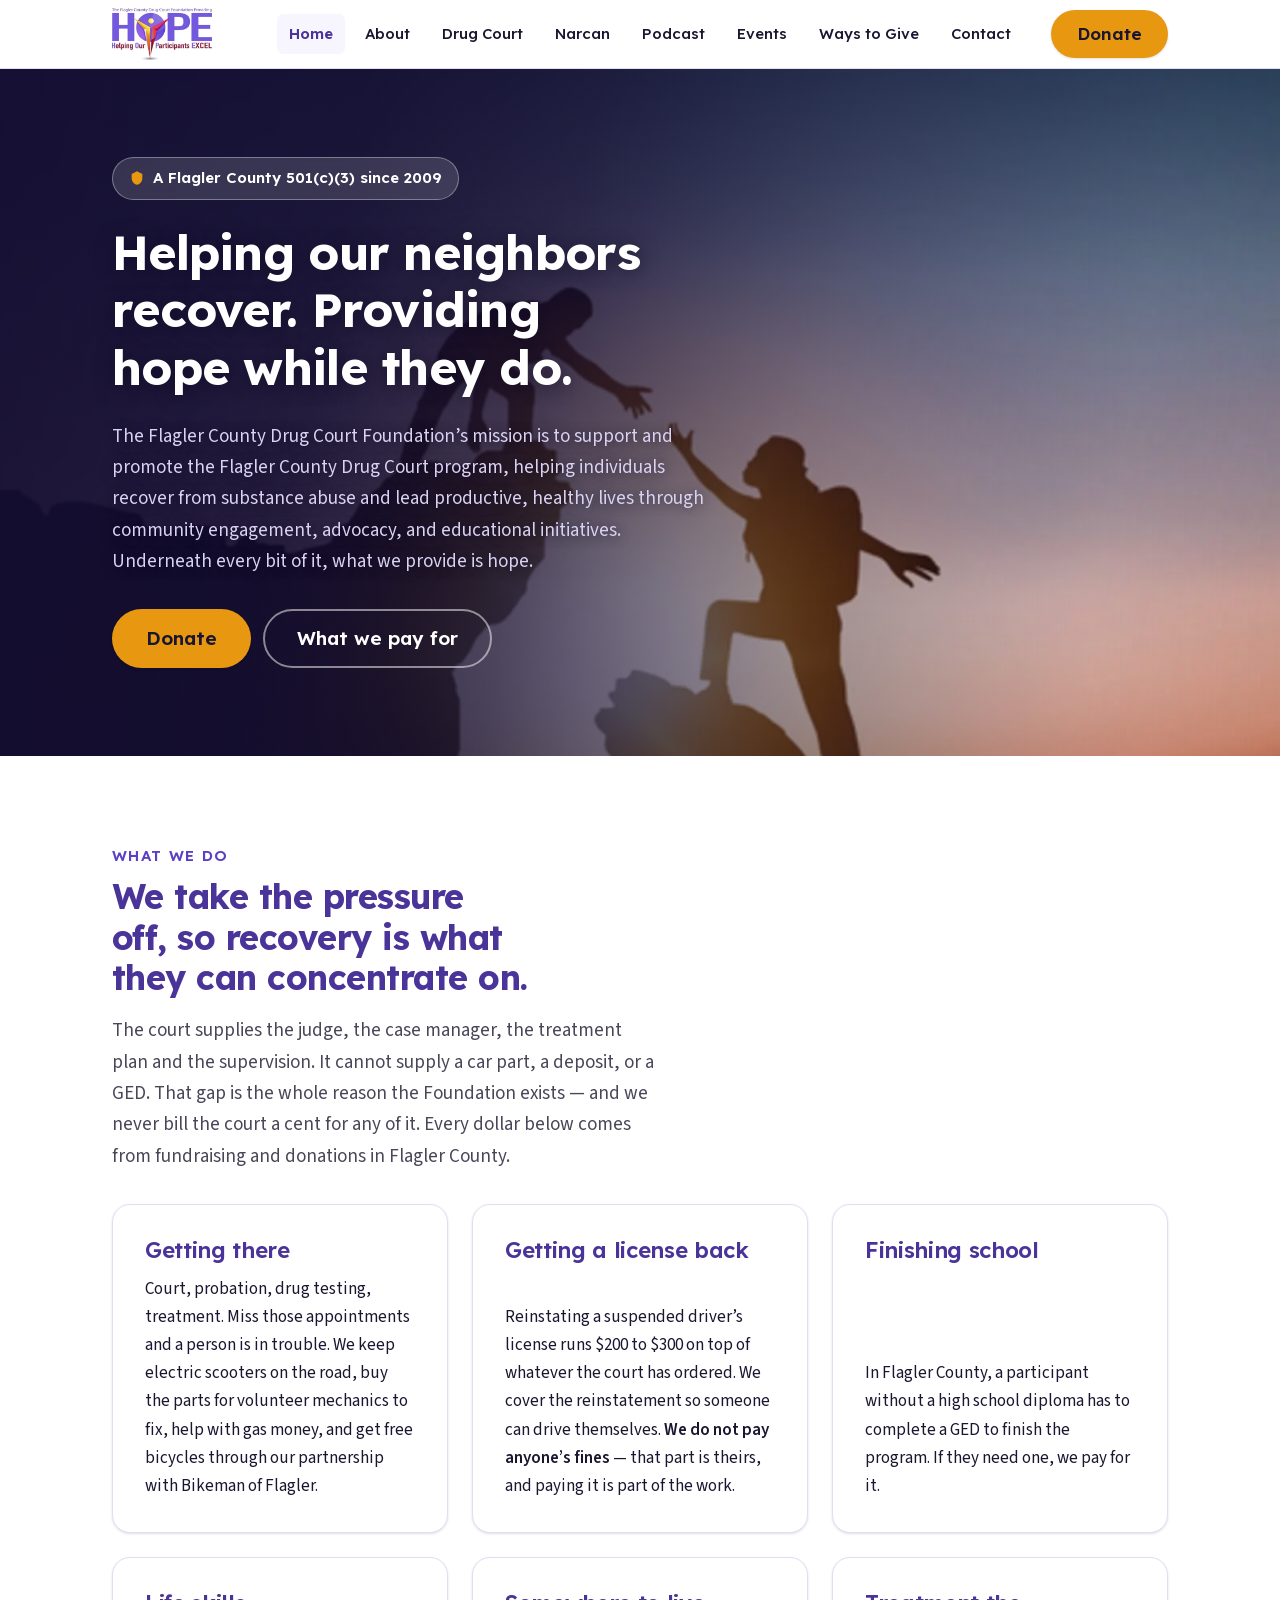
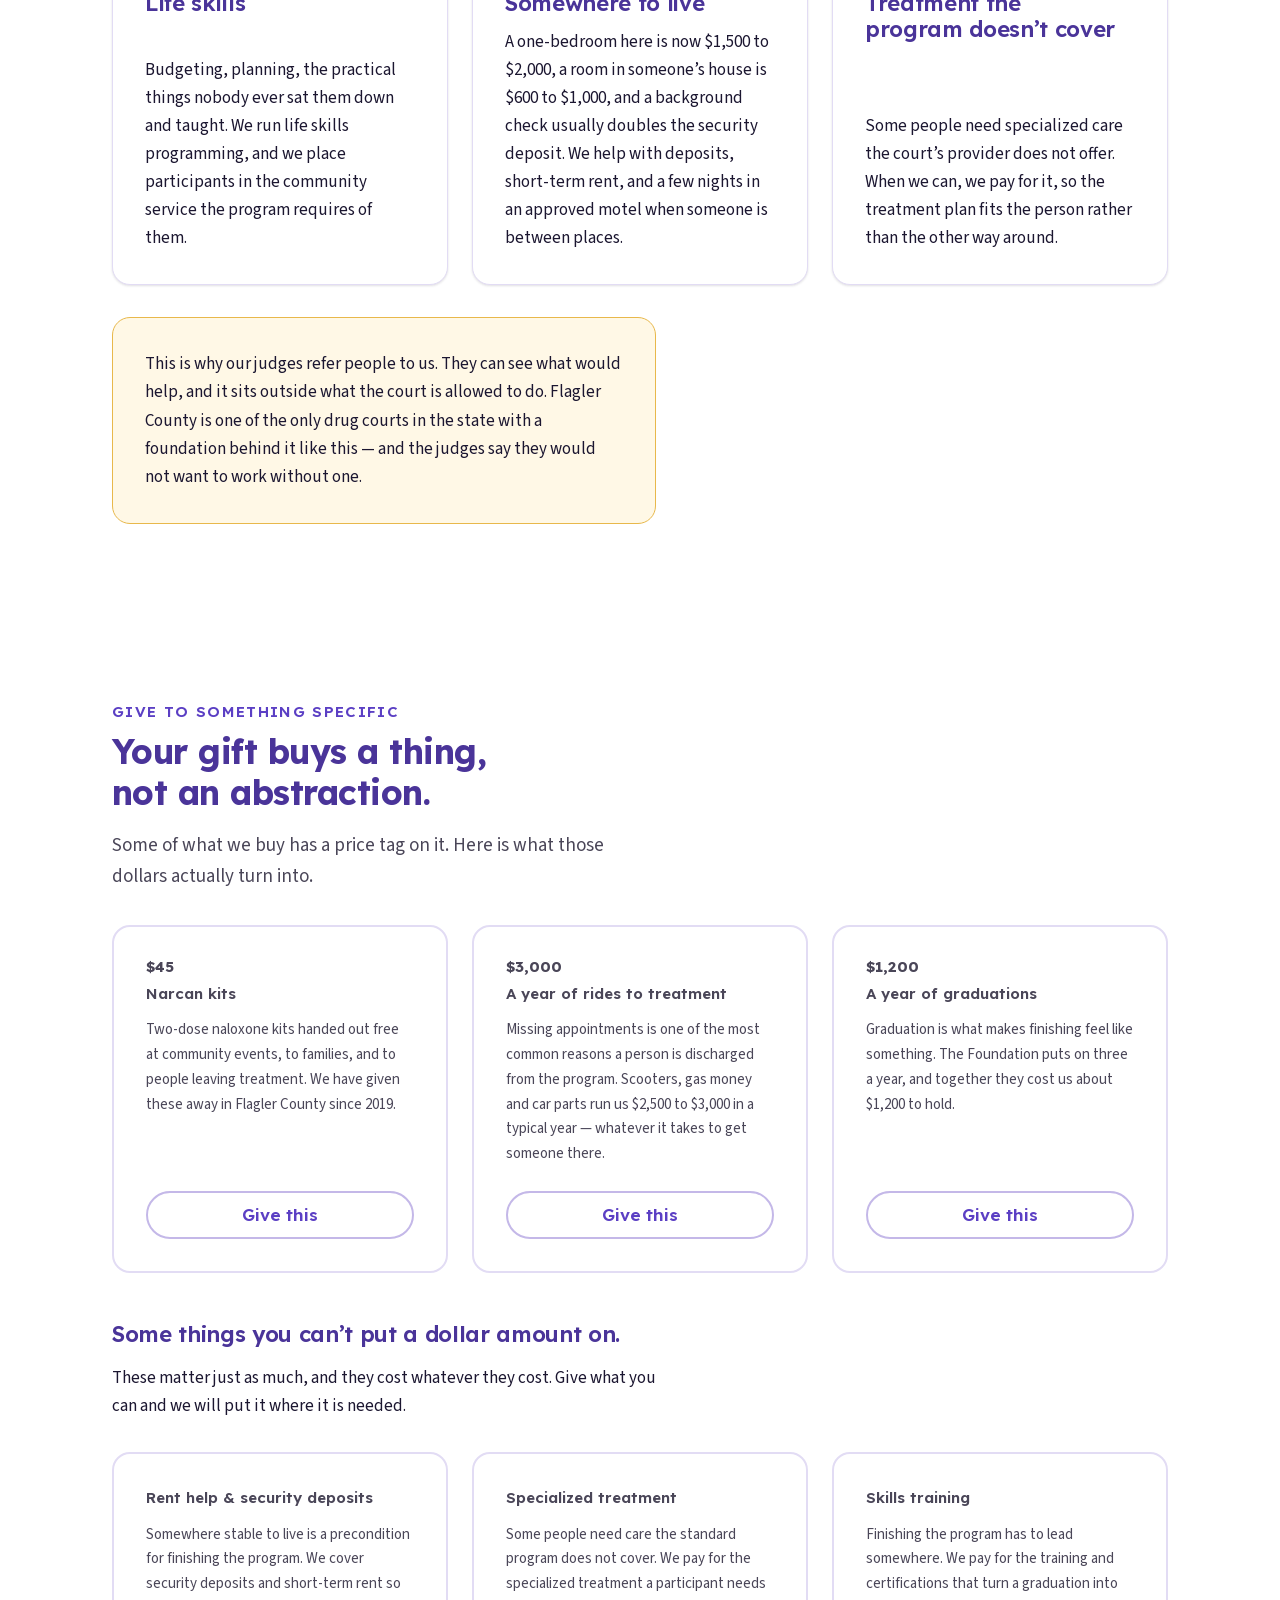
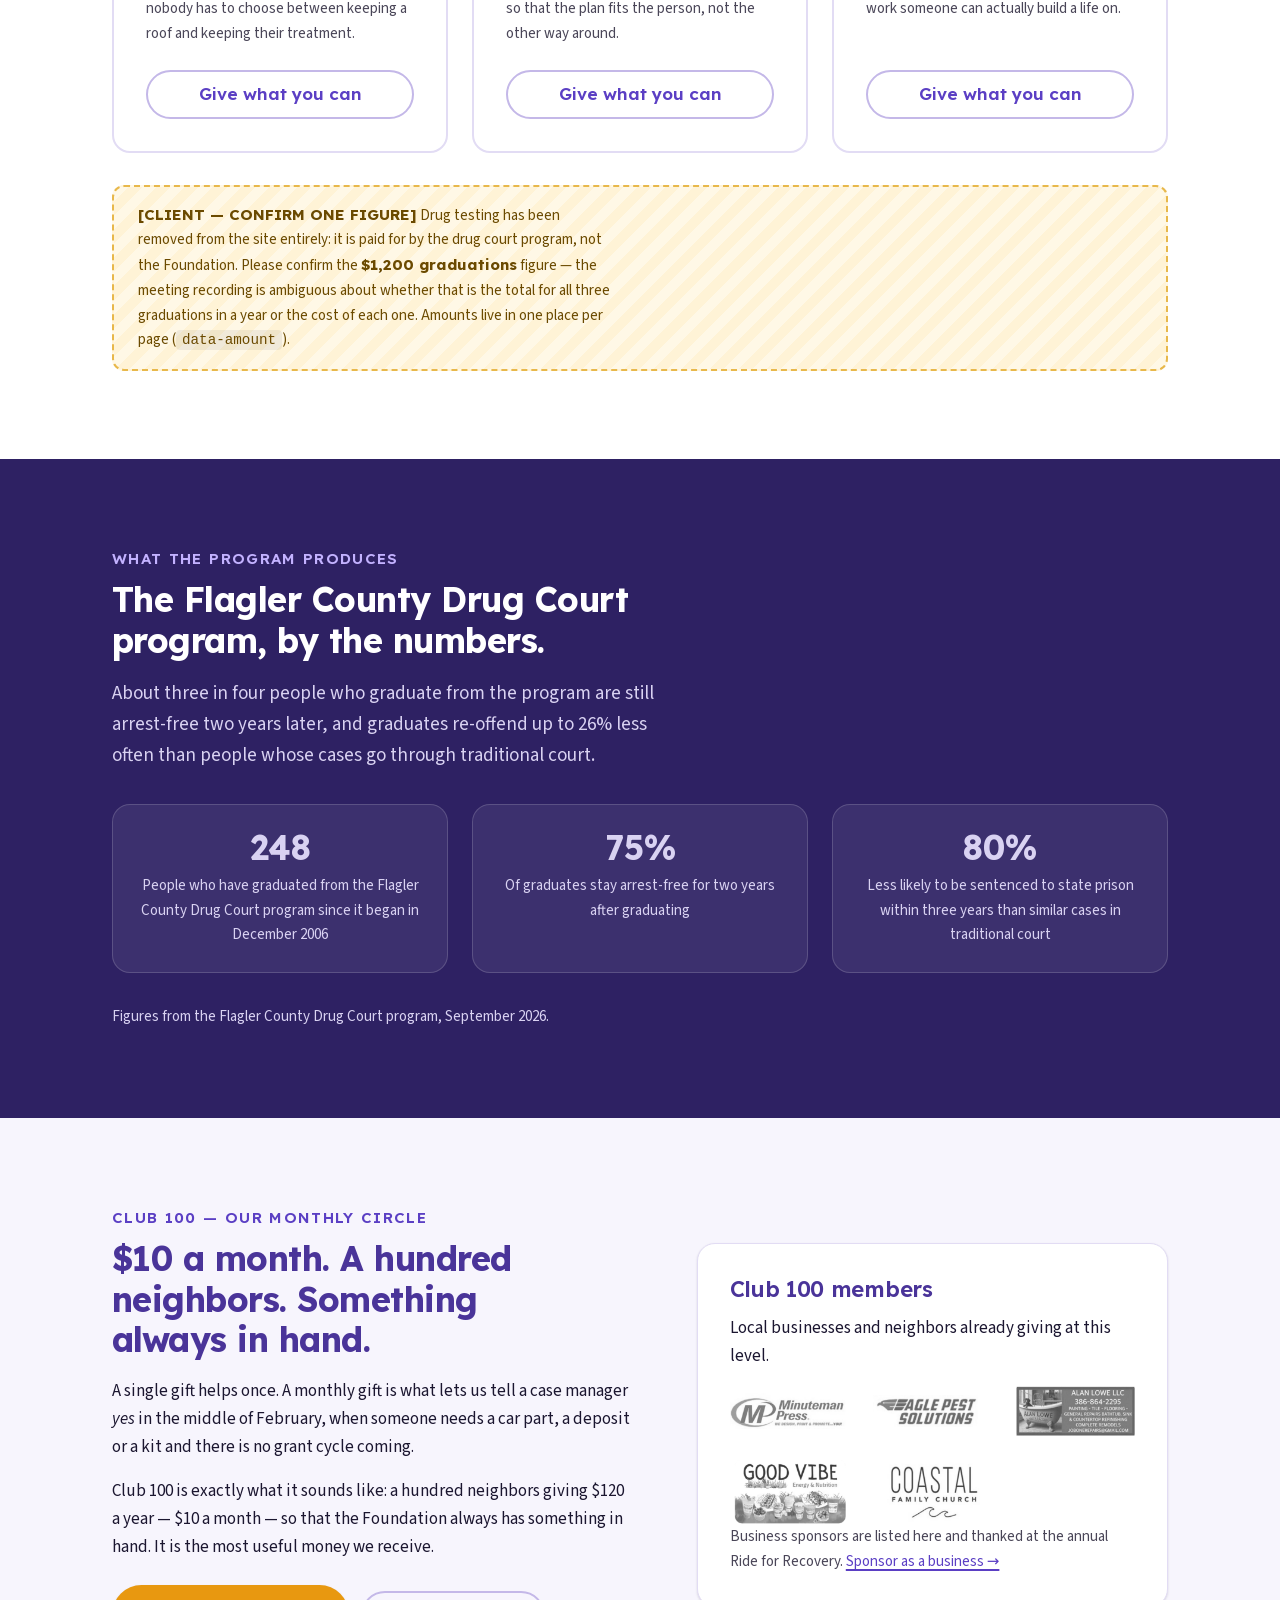
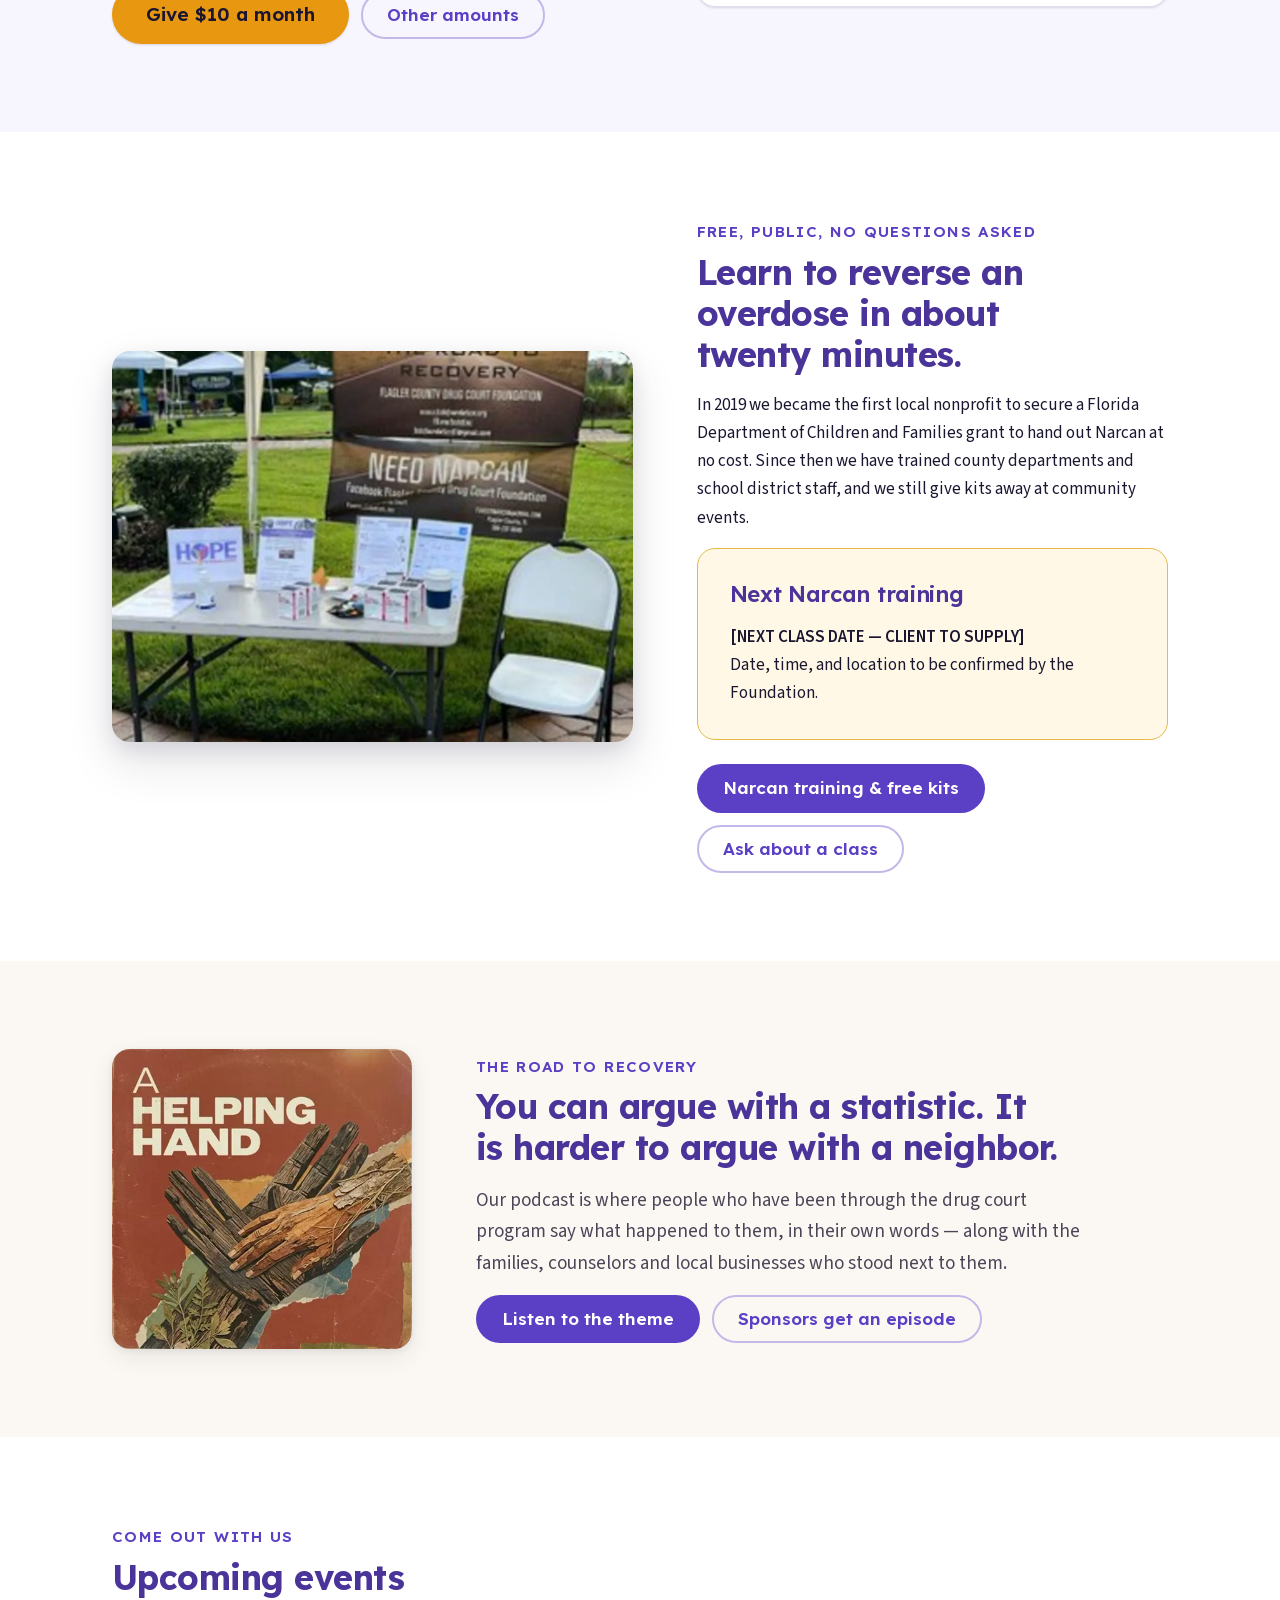
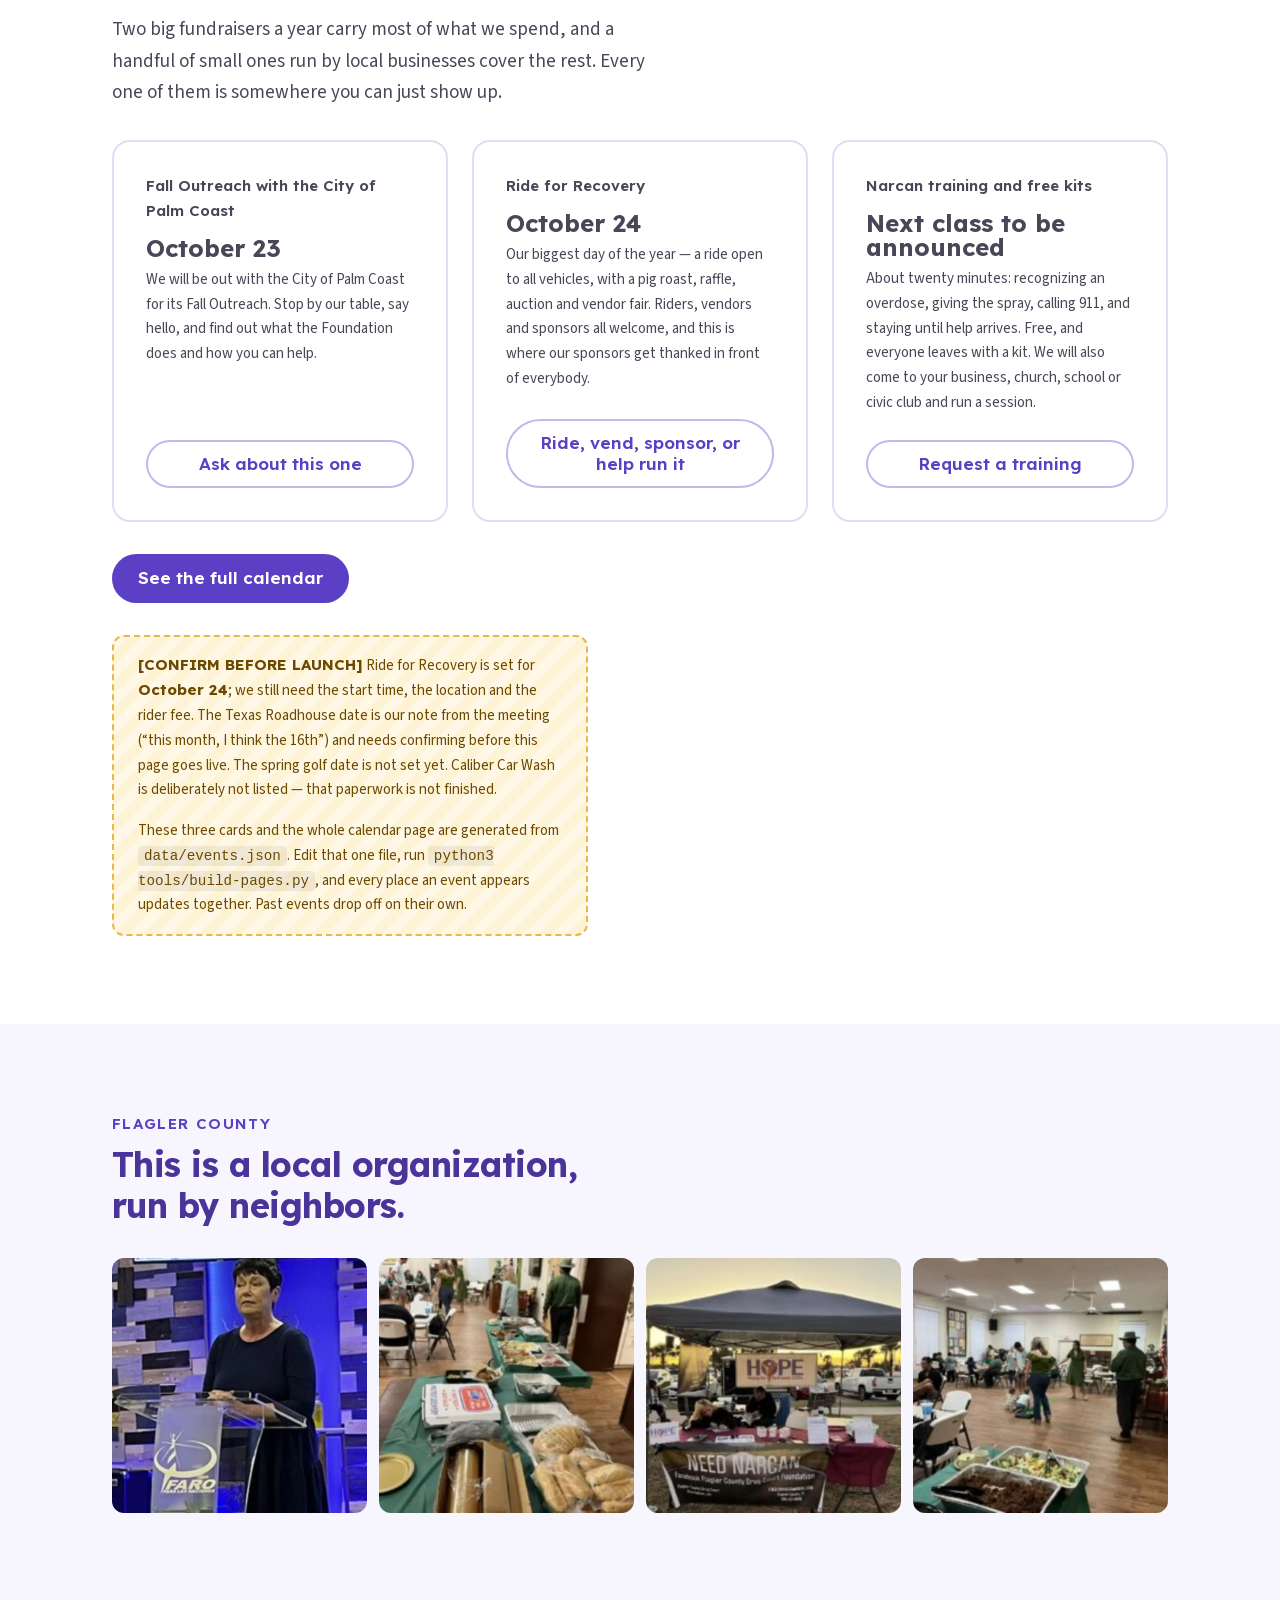
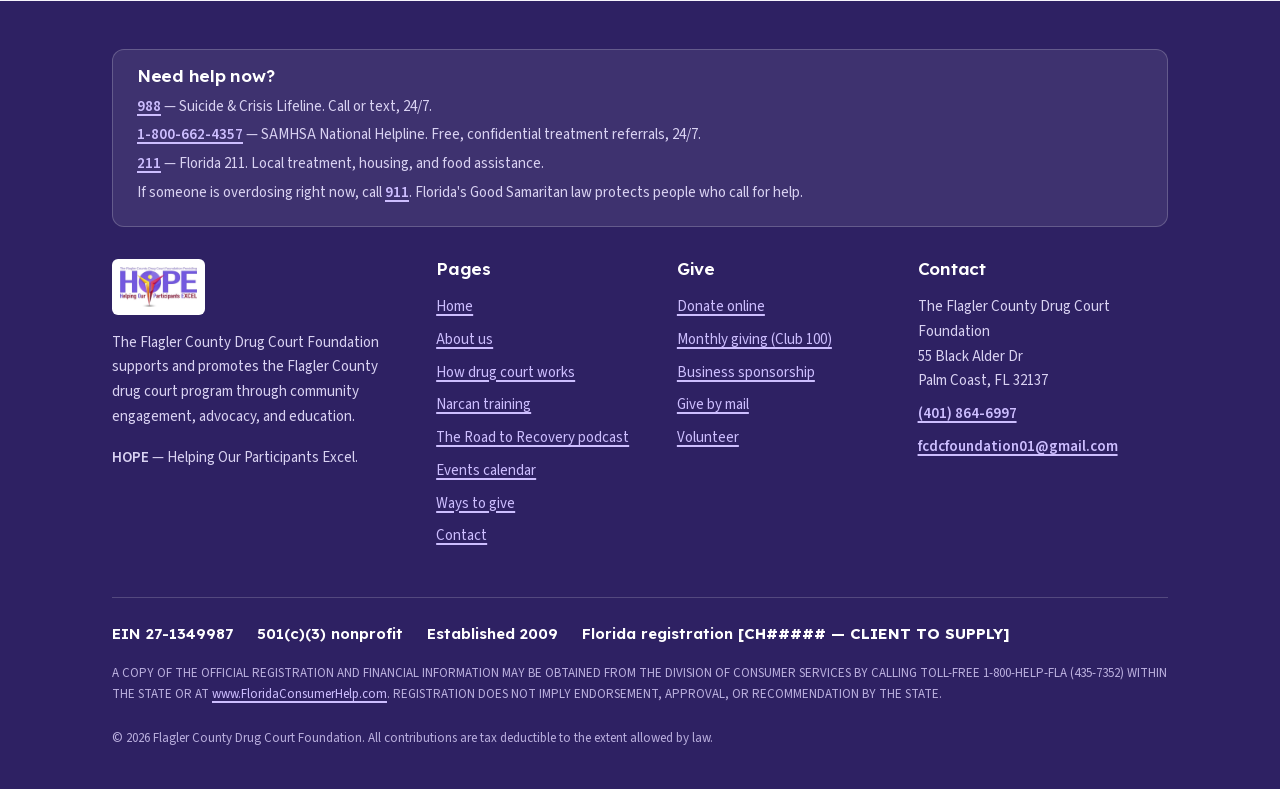
==== index.html @ a87cbf7b "Fill home-page outcome stats from the program's Sept 2026 report; program length is 57 weeks 248 gra" ====
<!DOCTYPE html>
<html lang="en">
<head>
<meta charset="utf-8">
<meta name="viewport" content="width=device-width, initial-scale=1">
<title>Flagler County Drug Court Foundation | Recovery, Hope, Second Chances</title>
<meta name="description" content="The Flagler County Drug Court Foundation helps people in the Flagler County drug court program recover — transportation, housing deposits, GEDs, specialized treatment, free Narcan and training. A local 501(c)(3) since 2009.">
<link rel="canonical" href="https://fcdc.ericolsen.studio/">

<meta property="og:type" content="website">
<meta property="og:title" content="Flagler County Drug Court Foundation | Recovery, Hope, Second Chances">
<meta property="og:description" content="We help Flagler County neighbors in the drug court program get through recovery — rides, deposits, GEDs, free Narcan — and we provide hope. Every dollar stays in this county.">
<meta property="og:url" content="https://fcdc.ericolsen.studio/">
<meta property="og:image" content="https://fcdc.ericolsen.studio/assets/img/og-image.png"><meta property="og:image:width" content="1200"><meta property="og:image:height" content="630"><meta property="og:image:alt" content="Flagler County Drug Court Foundation — recovery, hope, and second chances">
<meta property="og:site_name" content="Flagler County Drug Court Foundation">
<meta name="twitter:card" content="summary_large_image">

<link rel="icon" href="assets/img/hope-logo.png">
<link rel="preload" href="assets/fonts/Lexend-var.woff2" as="font" type="font/woff2" crossorigin>
<link rel="stylesheet" href="css/style.css?v=20260921">

<script type="application/ld+json">
{
  "@context": "https://schema.org",
  "@type": "NGO",
  "name": "Flagler County Drug Court Foundation",
  "alternateName": "FCDC HOPE Foundation",
  "url": "https://fcdc.ericolsen.studio/",
  "logo": "https://fcdc.ericolsen.studio/assets/img/hope-logo.png",
  "foundingDate": "2009",
  "taxID": "27-1349987",
  "nonprofitStatus": "Nonprofit501c3",
  "description": "A Florida 501(c)(3) supporting the Flagler County drug court program through community engagement, advocacy, Narcan distribution and training, and education that reduces the stigma around substance use disorder.",
  "areaServed": { "@type": "AdministrativeArea", "name": "Flagler County, Florida" },
  "address": {
    "@type": "PostalAddress",
    "streetAddress": "55 Black Alder Dr",
    "addressLocality": "Palm Coast",
    "addressRegion": "FL",
    "postalCode": "32137",
    "addressCountry": "US"
  },
  "knowsAbout": ["Substance use disorder recovery", "Drug court", "Narcan", "Naloxone training", "Overdose prevention"]
}
</script>
</head>
<body>

<a class="skip-link" href="#main">Skip to main content</a>

<header class="site-header">
  <div class="container site-header__inner">
    <a class="brand" href="index.html">
      <img src="assets/img/hope-logo.webp" alt="Flagler County Drug Court Foundation — HOPE: Helping Our Participants Excel" width="180" height="88">
      <span class="brand__text">Flagler County Drug&nbsp;Court Foundation</span>
    </a>

    <button class="nav-toggle" type="button" aria-expanded="false" aria-controls="site-nav">
      <svg class="nav-toggle__open" viewBox="0 0 24 24" fill="none" stroke="currentColor" stroke-width="2" stroke-linecap="round" aria-hidden="true"><path d="M3 6h18M3 12h18M3 18h18"/></svg>
      <svg class="nav-toggle__close" viewBox="0 0 24 24" fill="none" stroke="currentColor" stroke-width="2" stroke-linecap="round" aria-hidden="true"><path d="M6 6l12 12M18 6L6 18"/></svg>
      <span>Menu</span>
    </button>

    <nav class="site-nav" id="site-nav" aria-label="Main">
      <ul>
        <li><a href="index.html" aria-current="page">Home</a></li>
        <li><a href="about.html">About</a></li>
        <li><a href="drug-court.html">Drug Court</a></li>
        <li><a href="narcan.html">Narcan</a></li>
        <li><a href="podcast.html">Podcast</a></li>
        <li><a href="events.html">Events</a></li>
        <li><a href="ways-to-give.html">Ways to Give</a></li>
        <li><a href="contact.html">Contact</a></li>
      </ul>
    </nav>

    <a class="btn btn--donate header-donate" href="ways-to-give.html" data-donate>Donate</a>
  </div>
</header>

<main id="main">

  <!-- 1 ─────────────────────────────────────────────── HERO -->
  <section class="hero hero--photo">
    <div class="hero__bg" aria-hidden="true">
      <picture>
        <source srcset="assets/img/hands-community.webp" type="image/webp">
        <img src="assets/img/hands-community.jpg" alt=""
             width="1600" height="1078" fetchpriority="high">
      </picture>
    </div>

    <div class="container">
      <div class="hero__panel">
        <p class="hero__badge">
          <svg viewBox="0 0 24 24" fill="currentColor" aria-hidden="true"><path d="M12 2 4 6v6c0 5 3.4 9.4 8 10 4.6-.6 8-5 8-10V6z"/></svg>
          A Flagler County 501(c)(3) since 2009
        </p>

        <h1>Helping our neighbors recover. Providing hope while they do.</h1>

        <p class="hero__lede">
          The Flagler County Drug Court Foundation’s mission is to support and promote the
          Flagler County Drug Court program, helping individuals recover from substance abuse
          and lead productive, healthy lives through community engagement, advocacy, and
          educational initiatives. Underneath every bit of it, what we provide is hope.
        </p>

        <div class="btn-row">
          <a class="btn btn--donate btn--lg" href="ways-to-give.html" data-donate>Donate</a>
          <a class="btn btn--outline btn--lg" href="#whatwedo-heading">What we pay for</a>
        </div>
      </div>
    </div>
  </section>

  <!-- 2 ────────────────────────────────────────────── WHAT WE DO -->
  <section class="section" aria-labelledby="whatwedo-heading">
    <div class="container">
      <div class="section__head">
        <p class="eyebrow">What we do</p>
        <h2 id="whatwedo-heading">We take the pressure off, so recovery is what they can concentrate on.</h2>
        <p class="lede">
          The court supplies the judge, the case manager, the treatment plan and the supervision.
          It cannot supply a car part, a deposit, or a GED. That gap is the whole reason the
          Foundation exists — and we never bill the court a cent for any of it. Every dollar
          below comes from fundraising and donations in Flagler County.
        </p>
      </div>

      <div class="grid grid--3">
        <div class="card">
          <h3>Getting there</h3>
          <p class="mb-0">
            Court, probation, drug testing, treatment. Miss those appointments and a person is in
            trouble. We keep electric scooters on the road, buy the parts for volunteer mechanics
            to fix, help with gas money, and get free bicycles through our partnership with
            Bikeman of Flagler.
          </p>
        </div>

        <div class="card">
          <h3>Getting a license back</h3>
          <p class="mb-0">
            Reinstating a suspended driver’s license runs $200 to $300 on top of whatever the
            court has ordered. We cover the reinstatement so someone can drive themselves.
            <strong>We do not pay anyone’s fines</strong> — that part is theirs, and paying it is
            part of the work.
          </p>
        </div>

        <div class="card">
          <h3>Finishing school</h3>
          <p class="mb-0">
            In Flagler County, a participant without a high school diploma has to complete a GED
            to finish the program. If they need one, we pay for it.
          </p>
        </div>

        <div class="card">
          <h3>Life skills</h3>
          <p class="mb-0">
            Budgeting, planning, the practical things nobody ever sat them down and taught. We run
            life skills programming, and we place participants in the community service the
            program requires of them.
          </p>
        </div>

        <div class="card">
          <h3>Somewhere to live</h3>
          <p class="mb-0">
            A one-bedroom here is now $1,500 to $2,000, a room in someone’s house is $600 to
            $1,000, and a background check usually doubles the security deposit. We help with
            deposits, short-term rent, and a few nights in an approved motel when someone is
            between places.
          </p>
        </div>

        <div class="card">
          <h3>Treatment the program doesn’t cover</h3>
          <p class="mb-0">
            Some people need specialized care the court’s provider does not offer. When we can, we
            pay for it, so the treatment plan fits the person rather than the other way around.
          </p>
        </div>
      </div>

      <div class="callout callout--gold mt-6 narrow">
        <p class="mb-0">
          This is why our judges refer people to us. They can see what would help, and it sits
          outside what the court is allowed to do. Flagler County is one of the only drug courts
          in the state with a foundation behind it like this — and the judges say they would not
          want to work without one.
        </p>
      </div>
    </div>
  </section>

  <!-- 3 ────────────────────────────────────────── GIVING TIERS -->
  <section class="section" aria-labelledby="tiers-heading">
    <div class="container">
      <div class="section__head">
        <p class="eyebrow">Give to something specific</p>
        <h2 id="tiers-heading">Your gift buys a thing, not an abstraction.</h2>
        <p class="lede">
          Some of what we buy has a price tag on it. Here is what those dollars actually turn
          into.
        </p>
      </div>

      <div class="grid grid--3">
        <div class="tier">
          <p class="tier__amount">$45</p>
          <p class="tier__buys">Narcan kits</p>
          <p>
            Two-dose naloxone kits handed out free at community events, to families, and to
            people leaving treatment. We have given these away in Flagler County since 2019.
          </p>
          <a class="btn btn--outline" href="ways-to-give.html" data-donate data-amount="45">Give this</a>
        </div>

        <div class="tier">
          <p class="tier__amount">$3,000</p>
          <p class="tier__buys">A year of rides to treatment</p>
          <p>
            Missing appointments is one of the most common reasons a person is discharged from
            the program. Scooters, gas money and car parts run us $2,500 to $3,000 in a typical
            year — whatever it takes to get someone there.
          </p>
          <a class="btn btn--outline" href="ways-to-give.html" data-donate data-amount="3000">Give this</a>
        </div>

        <div class="tier">
          <p class="tier__amount">$1,200</p>
          <p class="tier__buys">A year of graduations</p>
          <p>
            Graduation is what makes finishing feel like something. The Foundation puts on three
            a year, and together they cost us about $1,200 to hold.
          </p>
          <a class="btn btn--outline" href="ways-to-give.html" data-donate data-amount="1200">Give this</a>
        </div>
      </div>

      <div class="section__head mt-7">
        <h3>Some things you can&rsquo;t put a dollar amount on.</h3>
        <p>
          These matter just as much, and they cost whatever they cost. Give what you can and we
          will put it where it is needed.
        </p>
      </div>

      <div class="grid grid--3">
        <div class="tier">
          <p class="tier__buys">Rent help &amp; security deposits</p>
          <p>
            Somewhere stable to live is a precondition for finishing the program. We cover
            security deposits and short-term rent so nobody has to choose between keeping a roof
            and keeping their treatment.
          </p>
          <a class="btn btn--outline" href="ways-to-give.html" data-donate>Give what you can</a>
        </div>

        <div class="tier">
          <p class="tier__buys">Specialized treatment</p>
          <p>
            Some people need care the standard program does not cover. We pay for the specialized
            treatment a participant needs so that the plan fits the person, not the other way
            around.
          </p>
          <a class="btn btn--outline" href="ways-to-give.html" data-donate>Give what you can</a>
        </div>

        <div class="tier">
          <p class="tier__buys">Skills training</p>
          <p>
            Finishing the program has to lead somewhere. We pay for the training and
            certifications that turn a graduation into work someone can actually build a life on.
          </p>
          <a class="btn btn--outline" href="ways-to-give.html" data-donate>Give what you can</a>
        </div>
      </div>

      <div class="placeholder mt-6">
        <p class="mb-0"><strong>[CLIENT — CONFIRM ONE FIGURE]</strong> Drug testing has been
        removed from the site entirely: it is paid for by the drug court program, not the
        Foundation. Please confirm the <strong>$1,200 graduations</strong> figure — the meeting
        recording is ambiguous about whether that is the total for all three graduations in a
        year or the cost of each one. Amounts live in one place per page
        (<code>data-amount</code>).</p>
      </div>
    </div>
  </section>

  <!-- 4 ───────────────────────────────────────────── OUTCOMES -->
  <section class="section section--dark" aria-labelledby="outcomes-heading">
    <div class="container">
      <div class="section__head">
        <p class="eyebrow">What the program produces</p>
        <h2 id="outcomes-heading">The Flagler County Drug Court program, by the numbers.</h2>
        <p class="lede">
          About three in four people who graduate from the program are still arrest-free two
          years later, and graduates re-offend up to 26% less often than people whose cases go
          through traditional court.
        </p>
      </div>

      <div class="stats">
        <div class="stat">
          <p class="stat__figure">248</p>
          <p class="stat__label">People who have graduated from the Flagler County Drug Court program since it began in December 2006</p>
        </div>
        <div class="stat">
          <p class="stat__figure">75%</p>
          <p class="stat__label">Of graduates stay arrest-free for two years after graduating</p>
        </div>
        <div class="stat">
          <p class="stat__figure">80%</p>
          <p class="stat__label">Less likely to be sentenced to state prison within three years than similar cases in traditional court</p>
        </div>
      </div>

      <p class="stat__label mt-6">Figures from the Flagler County Drug Court program, September 2026.</p>
    </div>
  </section>

  <!-- 5 ─────────────────────────────────────── MONTHLY GIVING -->
  <section class="section section--tint" aria-labelledby="monthly-heading">
    <div class="container">
      <div class="hero__grid">
        <div>
          <p class="eyebrow">Club 100 — our monthly circle</p>
          <h2 id="monthly-heading">$10 a month. A hundred neighbors. Something always in hand.</h2>
          <p>
            A single gift helps once. A monthly gift is what lets us tell a case manager
            <em>yes</em> in the middle of February, when someone needs a car part, a deposit or
            a kit and there is no grant cycle coming.
          </p>
          <p>
            Club 100 is exactly what it sounds like: a hundred neighbors giving $120 a year —
            $10 a month — so that the Foundation always has something in hand. It is the most
            useful money we receive.
          </p>
          <div class="btn-row mt-5">
            <a class="btn btn--donate btn--lg" href="ways-to-give.html" data-donate data-amount="10" data-monthly="true">Give $10 a month</a>
            <a class="btn btn--outline" href="ways-to-give.html">Other amounts</a>
          </div>
        </div>

        <div>
          <div class="card">
            <h3>Club 100 members</h3>
            <p>Local businesses and neighbors already giving at this level.</p>
            <div class="logo-wall" style="grid-template-columns:repeat(3,1fr)">
              <img src="assets/img/sponsor-MinuteManPress.webp" alt="Minuteman Press" loading="lazy" width="400" height="122">
              <img src="assets/img/sponsor-EaglePest-2.webp" alt="Eagle Pest Solutions" loading="lazy" width="400" height="107">
              <img src="assets/img/sponsor-JobOne.webp" alt="Alan Lowe LLC" loading="lazy" width="400" height="167">
              <img src="assets/img/sponsor-GoodVibes.webp" alt="Good Vibe Energy &amp; Nutrition" loading="lazy" width="400" height="217">
              <img src="assets/img/sponsor-Coastal-church2.webp" alt="Coastal Family Church" loading="lazy" width="400" height="219">
            </div>
            <p class="field__help mt-5">
              Business sponsors are listed here and thanked at the annual Ride for Recovery.
              <a href="ways-to-give.html#business">Sponsor as a business →</a>
            </p>
          </div>
        </div>
      </div>
    </div>
  </section>

  <!-- 6 ────────────────────────────────────── NARCAN TRAINING -->
  <section class="section" aria-labelledby="narcan-heading">
    <div class="container">
      <div class="hero__grid">
        <div class="hero__media">
          <picture>
            <source srcset="assets/img/narcan-outreach.webp" type="image/webp">
            <img src="assets/img/narcan-outreach.jpg"
                 alt="The Foundation's outreach table at a Flagler County community event, with free Narcan and information handouts laid out under a canopy."
                 loading="lazy" width="1200" height="1200">
          </picture>
        </div>

        <div>
          <p class="eyebrow">Free, public, no questions asked</p>
          <h2 id="narcan-heading">Learn to reverse an overdose in about twenty minutes.</h2>
          <p>
            In 2019 we became the first local nonprofit to secure a Florida Department of
            Children and Families grant to hand out Narcan at no cost. Since then we have
            trained county departments and school district staff, and we still give kits away
            at community events.
          </p>

          <div class="callout callout--gold">
            <h3>Next Narcan training</h3>
            <p class="mb-0">
              <strong>[NEXT CLASS DATE — CLIENT TO SUPPLY]</strong><br>
              Date, time, and location to be confirmed by the Foundation.
            </p>
          </div>

          <div class="btn-row mt-5">
            <a class="btn btn--primary" href="narcan.html">Narcan training &amp; free kits</a>
            <a class="btn btn--outline" href="contact.html?subject=narcan">Ask about a class</a>
          </div>
        </div>
      </div>
    </div>
  </section>

  <!-- 7 ─────────────────────────────────────────────── EVENTS -->
  <!-- Podcast -->
  <section class="section section--warm" aria-labelledby="podcast-heading">
    <div class="container">
      <div class="podcast-teaser podcast-teaser--lg">
        <a class="podcast-teaser__art" href="podcast.html" tabindex="-1" aria-hidden="true">
          <picture>
            <source srcset="assets/img/podcast-cover.webp" type="image/webp">
            <img src="assets/img/podcast-cover.jpg" alt="" loading="lazy" width="480" height="480">
          </picture>
        </a>
        <div class="podcast-teaser__body">
          <p class="eyebrow">The Road to Recovery</p>
          <h2 id="podcast-heading">You can argue with a statistic. It is harder to argue with a neighbor.</h2>
          <p class="lede">
            Our podcast is where people who have been through the drug court program say what
            happened to them, in their own words — along with the families, counselors and
            local businesses who stood next to them.
          </p>
          <div class="btn-row">
            <a class="btn btn--primary" href="podcast.html">Listen to the theme</a>
            <a class="btn btn--outline" href="ways-to-give.html#business">Sponsors get an episode</a>
          </div>
        </div>
      </div>
    </div>
  </section>

  <section class="section" aria-labelledby="events-heading">
    <div class="container">
      <div class="section__head">
        <p class="eyebrow">Come out with us</p>
        <h2 id="events-heading">Upcoming events</h2>
        <p class="lede">
          Two big fundraisers a year carry most of what we spend, and a handful of small ones run
          by local businesses cover the rest. Every one of them is somewhere you can just show up.
        </p>
      </div>

      <div class="grid grid--3">
        <div class="tier">
          <p class="tier__buys">Fall Outreach with the City of Palm Coast</p>
          <p class="tier__amount" style="font-size:1.5rem">October 23</p>
          <p>We will be out with the City of Palm Coast for its Fall Outreach. Stop by our table, say hello, and find out what the Foundation does and how you can help.</p>
          <a class="btn btn--outline" href="contact.html?subject=general">Ask about this one</a>
        </div>
        <div class="tier">
          <p class="tier__buys">Ride for Recovery</p>
          <p class="tier__amount" style="font-size:1.5rem">October 24</p>
          <p>Our biggest day of the year — a ride open to all vehicles, with a pig roast, raffle, auction and vendor fair. Riders, vendors and sponsors all welcome, and this is where our sponsors get thanked in front of everybody.</p>
          <a class="btn btn--outline" href="contact.html?subject=ride">Ride, vend, sponsor, or help run it</a>
        </div>
        <div class="tier">
          <p class="tier__buys">Narcan training and free kits</p>
          <p class="tier__amount" style="font-size:1.5rem">Next class to be announced</p>
          <p>About twenty minutes: recognizing an overdose, giving the spray, calling 911, and staying until help arrives. Free, and everyone leaves with a kit. We will also come to your business, church, school or civic club and run a session.</p>
          <a class="btn btn--outline" href="contact.html?subject=narcan">Request a training</a>
        </div>
      </div>

      <div class="btn-row mt-6">
        <a class="btn btn--primary" href="events.html">See the full calendar</a>
      </div>

      <div class="placeholder mt-6 narrow">
        <p><strong>[CONFIRM BEFORE LAUNCH]</strong> Ride for Recovery is set for
        <strong>October 24</strong>; we still need the start time, the location and the rider
        fee. The Texas Roadhouse date is our note from the meeting (“this month, I think the
        16th”) and needs confirming before this page goes live. The spring golf date is not set
        yet. Caliber Car Wash is deliberately not listed — that paperwork is not finished.</p>
        <p class="mb-0">These three cards and the whole calendar page are generated from
        <code>data/events.json</code>. Edit that one file, run
        <code>python3 tools/build-pages.py</code>, and every place an event appears updates
        together. Past events drop off on their own.</p>
      </div>
    </div>
  </section>

  <!-- Community -->
  <section class="section section--tint" aria-labelledby="community-heading">
    <div class="container">
      <div class="section__head">
        <p class="eyebrow">Flagler County</p>
        <h2 id="community-heading">This is a local organization, run by neighbors.</h2>
      </div>
      <div class="gallery">
        <img src="assets/img/gal-hope3.webp" alt="Foundation volunteers at a Flagler County community event." loading="lazy" width="900" height="900">
        <img src="assets/img/gal-event1a-300x225.webp" alt="Community members gathered at a Foundation event." loading="lazy" width="900" height="900">
        <img src="assets/img/gal-hope7-300x225.webp" alt="Foundation supporters together outdoors in Flagler County." loading="lazy" width="900" height="900">
        <img src="assets/img/gal-event1b-300x225.webp" alt="Volunteers staffing a Foundation information table." loading="lazy" width="900" height="900">
      </div>
    </div>
  </section>

</main>

<!-- Sticky mobile donate -->
<div class="mobile-donate">
  <a class="btn btn--donate btn--block btn--lg" href="ways-to-give.html" data-donate>Donate</a>
</div>

<footer class="site-footer">
  <div class="container">

    <div class="footer__help">
      <h3>Need help now?</h3>
      <ul>
        <li><strong><a href="tel:988">988</a></strong> — Suicide &amp; Crisis Lifeline. Call or text, 24/7.</li>
        <li><strong><a href="tel:18006624357">1-800-662-4357</a></strong> — SAMHSA National Helpline. Free, confidential treatment referrals, 24/7.</li>
        <li><strong><a href="tel:211">211</a></strong> — Florida 211. Local treatment, housing, and food assistance.</li>
        <li>If someone is overdosing right now, call <strong><a href="tel:911">911</a></strong>. Florida's Good Samaritan law protects people who call for help.</li>
      </ul>
    </div>

    <div class="footer__grid">
      <div class="footer__brand">
        <img src="assets/img/hope-logo.webp" alt="" width="180" height="88">
        <p>
          The Flagler County Drug Court Foundation supports and promotes the Flagler County
          drug court program through community engagement, advocacy, and education.
        </p>
        <p><strong>HOPE</strong> — Helping Our Participants Excel.</p>
      </div>

      <div>
        <h3>Pages</h3>
        <ul>
          <li><a href="index.html">Home</a></li>
          <li><a href="about.html">About us</a></li>
          <li><a href="drug-court.html">How drug court works</a></li>
          <li><a href="narcan.html">Narcan training</a></li>
          <li><a href="podcast.html">The Road to Recovery podcast</a></li>
          <li><a href="events.html">Events calendar</a></li>
          <li><a href="ways-to-give.html">Ways to give</a></li>
          <li><a href="contact.html">Contact</a></li>
        </ul>
      </div>

      <div>
        <h3>Give</h3>
        <ul>
          <li><a href="ways-to-give.html" data-donate>Donate online</a></li>
          <li><a href="ways-to-give.html#monthly">Monthly giving (Club 100)</a></li>
          <li><a href="ways-to-give.html#business">Business sponsorship</a></li>
          <li><a href="ways-to-give.html#mail">Give by mail</a></li>
          <li><a href="contact.html">Volunteer</a></li>
        </ul>
      </div>

      <div>
        <h3>Contact</h3>
        <ul>
          <li>The Flagler County Drug Court Foundation<br>55 Black Alder Dr<br>Palm Coast, FL 32137</li>
          <li><strong><a href="tel:+14018646997">(401) 864-6997</a></strong></li>
          <li><strong><a href="mailto:fcdcfoundation01@gmail.com">fcdcfoundation01@gmail.com</a></strong></li>
        </ul>
      </div>
    </div>

    <div class="footer__legal">
      <div class="footer__meta">
        <span>EIN 27-1349987</span>
        <span>501(c)(3) nonprofit</span>
        <span>Established 2009</span>
        <span>Florida registration <strong>[CH##### — CLIENT TO SUPPLY]</strong></span>
      </div>

      <p class="footer__disclosure">
        A COPY OF THE OFFICIAL REGISTRATION AND FINANCIAL INFORMATION MAY BE OBTAINED FROM THE
        DIVISION OF CONSUMER SERVICES BY CALLING TOLL-FREE 1-800-HELP-FLA (435-7352) WITHIN THE
        STATE OR AT <a href="https://www.FloridaConsumerHelp.com" rel="noopener">www.FloridaConsumerHelp.com</a>.
        REGISTRATION DOES NOT IMPLY ENDORSEMENT, APPROVAL, OR RECOMMENDATION BY THE STATE.
      </p>

      <p class="footer__disclosure mt-5">
        &copy; <span data-year>2026</span> Flagler County Drug Court Foundation. All contributions
        are tax deductible to the extent allowed by law.
      </p>
    </div>
  </div>
</footer>

<script src="js/donate-config.js"></script>
<script src="js/main.js?v=20260921" defer></script>
</body>
</html>
---- css/style.css ----
@import url('../assets/fonts/fonts.css');

/* ==========================================================================
   FCDC HOPE Foundation — single stylesheet
   Style: "Accessible & Ethical" — WCAG AA/AAA, high contrast, large text.
   Palette sampled from the Foundation's own HOPE logo.
   ========================================================================== */

:root {
  /* ---- Brand (sampled from HOPE logo) ---- */
  --hope-purple:      #7359DE;  /* logo primary */
  --hope-purple-700:  #5B3FC4;  /* 7.1:1 on white — links, body accents */
  --hope-purple-800:  #4A3499;  /* 9.4:1 on white — headings */
  --hope-purple-900:  #2E2163;  /* deep surfaces */
  --hope-crimson:     #8C1533;  /* logo "EXCEL" — 9.3:1 on white */
  --hope-gold:        #E89810;  /* logo figure — donate CTA */
  --hope-gold-600:    #C67D06;

  /* ---- Semantic tokens ---- */
  --color-primary:        var(--hope-purple-700);
  --color-on-primary:     #FFFFFF;
  --color-accent:         var(--hope-gold);      /* donate only */
  --color-on-accent:      #1B1630;

  --color-bg:             #FFFFFF;
  --color-bg-tint:        #F7F5FD;  /* pale purple wash */
  --color-bg-warm:        #FBF8F3;  /* warm paper */
  --color-surface:        #FFFFFF;
  --color-surface-dark:   var(--hope-purple-900);

  --color-text:           #1B1630;  /* 17.4:1 on white */
  --color-text-muted:     #4A4658;  /* 8.9:1 on white */
  --color-text-invert:    #FFFFFF;
  --color-text-invert-mut:#D9D2F2;

  --color-border:         #E2DCF4;
  --color-border-strong:  #C4B8E8;
  --color-ring:           var(--hope-purple);

  --color-success:        #1E7A4D;
  --color-danger:         #A8232E;
  --color-note-bg:        #FFF8E6;
  --color-note-border:    #E8B84B;

  /* ---- Type scale ---- */
  --font-head: 'Lexend', ui-sans-serif, system-ui, -apple-system, 'Segoe UI', sans-serif;
  --font-body: 'Source Sans 3', ui-sans-serif, system-ui, -apple-system, 'Segoe UI', sans-serif;

  --fs-xs:   0.8125rem;  /* 13 — legal only */
  --fs-sm:   0.9375rem;  /* 15 */
  --fs-base: 1.0625rem;  /* 17 — body, generous for older donors */
  --fs-lg:   1.1875rem;
  --fs-xl:   1.375rem;
  --fs-2xl:  1.75rem;
  --fs-3xl:  2.125rem;
  --fs-4xl:  2.75rem;

  /* ---- Spacing (4/8 rhythm) ---- */
  --sp-1: 0.25rem; --sp-2: 0.5rem;  --sp-3: 0.75rem; --sp-4: 1rem;
  --sp-5: 1.5rem;  --sp-6: 2rem;    --sp-7: 3rem;    --sp-8: 4rem;
  --sp-9: 5.5rem;

  --radius-sm: 6px;
  --radius:    12px;
  --radius-lg: 18px;
  --radius-pill: 999px;

  --shadow-sm: 0 1px 2px rgba(27,22,48,.06), 0 1px 3px rgba(27,22,48,.08);
  --shadow:    0 2px 6px rgba(27,22,48,.07), 0 8px 24px rgba(27,22,48,.08);
  --shadow-lg: 0 8px 20px rgba(27,22,48,.10), 0 20px 48px rgba(27,22,48,.12);

  --container: 1120px;
  --measure: 68ch;

  --dur: 200ms;
  --ease: cubic-bezier(.2,.7,.3,1);

  /* z-index scale */
  --z-nav: 100;
  --z-sticky-cta: 90;
  --z-skip: 200;
}

/* ==========================================================================
   Reset / base
   ========================================================================== */
*, *::before, *::after { box-sizing: border-box; }
html { -webkit-text-size-adjust: 100%; scroll-behavior: smooth; }
@media (prefers-reduced-motion: reduce) { html { scroll-behavior: auto; } }

body {
  margin: 0;
  background: var(--color-bg);
  color: var(--color-text);
  font-family: var(--font-body);
  font-size: var(--fs-base);
  line-height: 1.65;
  -webkit-font-smoothing: antialiased;
  overflow-wrap: break-word;
}

h1, h2, h3, h4 {
  font-family: var(--font-head);
  color: var(--hope-purple-800);
  line-height: 1.2;
  letter-spacing: -0.015em;
  margin: 0 0 var(--sp-4);
  text-wrap: balance;
}
h1 { font-size: var(--fs-4xl); font-weight: 700; }
h2 { font-size: var(--fs-3xl); font-weight: 700; }
h3 { font-size: var(--fs-xl); font-weight: 600; }
h4 { font-size: var(--fs-lg); font-weight: 600; }

p, ul, ol { margin: 0 0 var(--sp-4); }
p { max-width: var(--measure); }

a { color: var(--hope-purple-700); text-decoration-thickness: 1.5px; text-underline-offset: 3px; }
a:hover { color: var(--hope-purple-800); }

img { max-width: 100%; height: auto; display: block; }

hr { border: 0; border-top: 1px solid var(--color-border); margin: var(--sp-6) 0; }

:focus-visible {
  outline: 3px solid var(--color-ring);
  outline-offset: 3px;
  border-radius: var(--radius-sm);
}

::selection { background: var(--hope-purple); color: #fff; }

/* ==========================================================================
   Layout helpers
   ========================================================================== */
.container {
  width: 100%;
  max-width: var(--container);
  margin-inline: auto;
  padding-inline: var(--sp-5);
}
@media (min-width: 768px) { .container { padding-inline: var(--sp-6); } }

.section { padding-block: var(--sp-7); }
@media (min-width: 768px) { .section { padding-block: var(--sp-9); } }

.section--tint { background: var(--color-bg-tint); }
.section--warm { background: var(--color-bg-warm); }
.section--dark {
  background: var(--color-surface-dark);
  color: var(--color-text-invert);
}
.section--dark h1, .section--dark h2, .section--dark h3 { color: #fff; }
.section--dark p { color: var(--color-text-invert-mut); }
.section--dark a:not(.btn) { color: #CDBEFF; }

.section__head { max-width: var(--measure); margin-bottom: var(--sp-6); }
.eyebrow {
  font-family: var(--font-head);
  font-size: var(--fs-sm);
  font-weight: 600;
  letter-spacing: 0.09em;
  text-transform: uppercase;
  color: var(--hope-purple-700);
  margin: 0 0 var(--sp-2);
}
.section--dark .eyebrow { color: #C3B2FF; }

.lede { font-size: var(--fs-lg); color: var(--color-text-muted); }
.section--dark .lede { color: var(--color-text-invert-mut); }

.skip-link {
  position: absolute; left: var(--sp-4); top: -100px;
  z-index: var(--z-skip);
  background: var(--hope-purple-800); color: #fff;
  padding: var(--sp-3) var(--sp-4);
  border-radius: 0 0 var(--radius) var(--radius);
  font-weight: 600;
  transition: top var(--dur) var(--ease);
}
.skip-link:focus { top: 0; color: #fff; }

/* ==========================================================================
   Buttons
   ========================================================================== */
.btn {
  display: inline-flex; align-items: center; justify-content: center; gap: var(--sp-2);
  min-height: 48px;
  padding: var(--sp-3) var(--sp-5);
  font-family: var(--font-head);
  font-size: var(--fs-base);
  font-weight: 600;
  line-height: 1.2;
  border: 2px solid transparent;
  border-radius: var(--radius-pill);
  text-decoration: none;
  cursor: pointer;
  text-align: center;
  touch-action: manipulation;
  transition: background-color var(--dur) var(--ease),
              border-color var(--dur) var(--ease),
              color var(--dur) var(--ease),
              box-shadow var(--dur) var(--ease),
              transform var(--dur) var(--ease);
}
.btn:active { transform: scale(.97); }
@media (prefers-reduced-motion: reduce) { .btn:active { transform: none; } }

/* Donate — gold, deliberately unlike anything else on the page */
.btn--donate {
  background: var(--color-accent);
  color: var(--color-on-accent);
  box-shadow: var(--shadow-sm);
}
.btn--donate:hover { background: var(--hope-gold-600); color: var(--color-on-accent); box-shadow: var(--shadow); }

.btn--primary { background: var(--hope-purple-700); color: #fff; }
.btn--primary:hover { background: var(--hope-purple-800); color: #fff; }

.btn--outline {
  background: transparent;
  color: var(--hope-purple-700);
  border-color: var(--color-border-strong);
}
.btn--outline:hover { background: var(--color-bg-tint); color: var(--hope-purple-800); border-color: var(--hope-purple); }

.section--dark .btn--outline { color: #fff; border-color: rgba(255,255,255,.45); }
.section--dark .btn--outline:hover { background: rgba(255,255,255,.1); color: #fff; border-color: #fff; }

.btn--lg { min-height: 56px; padding: var(--sp-4) var(--sp-6); font-size: var(--fs-lg); }
.btn--block { display: flex; width: 100%; }

.btn-row { display: flex; flex-wrap: wrap; gap: var(--sp-3); align-items: center; }

/* ==========================================================================
   Header / nav
   ========================================================================== */
.site-header {
  position: sticky; top: 0; z-index: var(--z-nav);
  background: rgba(255,255,255,.97);
  border-bottom: 1px solid var(--color-border);
  backdrop-filter: saturate(140%) blur(8px);
}
.site-header__inner {
  display: flex; align-items: center; gap: var(--sp-4);
  min-height: 68px;
  padding-block: var(--sp-2);
}
.brand { display: flex; align-items: center; gap: var(--sp-3); text-decoration: none; margin-right: auto; flex-shrink: 0; }
.brand img { display: block; height: 44px; width: auto; }
.brand__text { display: none; }
/* Wordmark text only while the nav is collapsed (480–1099px). On desktop the
   eight nav items + Donate need the whole 1120px container, and the logo
   already carries the full name — the text was wrapping to four lines and
   colliding with "Home". */
@media (min-width: 480px) and (max-width: 1099.98px) {
  .brand__text {
    display: block;
    font-family: var(--font-head);
    font-weight: 600;
    font-size: var(--fs-sm);
    line-height: 1.25;
    color: var(--hope-purple-800);
    max-width: 15ch;
  }
}

.nav-toggle {
  display: inline-flex; align-items: center; justify-content: center; gap: var(--sp-2);
  min-height: 44px; min-width: 44px;
  padding: var(--sp-2) var(--sp-3);
  background: transparent;
  border: 2px solid var(--color-border-strong);
  border-radius: var(--radius-pill);
  color: var(--hope-purple-800);
  font-family: var(--font-head); font-weight: 600; font-size: var(--fs-sm);
  cursor: pointer;
}
.nav-toggle:hover { background: var(--color-bg-tint); }
.nav-toggle svg { width: 20px; height: 20px; }
.nav-toggle__close { display: none; }
.nav-toggle[aria-expanded="true"] .nav-toggle__open { display: none; }
.nav-toggle[aria-expanded="true"] .nav-toggle__close { display: block; }

.site-nav ul { list-style: none; margin: 0; padding: 0; }
.site-nav a {
  display: block;
  font-family: var(--font-head);
  font-weight: 500;
  text-decoration: none;
  color: var(--color-text);
  border-radius: var(--radius-sm);
}
.site-nav a:hover { color: var(--hope-purple-700); }
.site-nav a[aria-current="page"] { color: var(--hope-purple-800); font-weight: 600; }

/* Mobile nav panel */
@media (max-width: 1099px) {
  .site-nav {
    display: none;
    position: absolute; left: 0; right: 0; top: 100%;
    background: #fff;
    border-bottom: 1px solid var(--color-border);
    box-shadow: var(--shadow);
    padding: var(--sp-3) var(--sp-5) var(--sp-5);
  }
  .site-nav.is-open { display: block; }
  .site-nav li + li { border-top: 1px solid var(--color-border); }
  .site-nav a { padding: var(--sp-4) var(--sp-1); min-height: 48px; }
  .site-nav a[aria-current="page"] { border-left: 3px solid var(--hope-purple); padding-left: var(--sp-3); }
  .header-donate { display: none; }
}

@media (min-width: 1100px) {
  .nav-toggle { display: none; }
  .brand img { height: 52px; }
  .site-nav { display: block; flex-shrink: 0; }
  .site-nav ul { display: flex; align-items: center; gap: var(--sp-2); }
  .site-nav a { padding: var(--sp-2) var(--sp-3); font-size: var(--fs-sm); white-space: nowrap; }
  .site-nav a[aria-current="page"] { background: var(--color-bg-tint); }
  .header-donate { margin-left: var(--sp-3); }
}

/* Sticky mobile donate bar */
.mobile-donate {
  position: fixed; left: 0; right: 0; bottom: 0;
  z-index: var(--z-sticky-cta);
  padding: var(--sp-3) var(--sp-4);
  padding-bottom: calc(var(--sp-3) + env(safe-area-inset-bottom, 0px));
  background: rgba(255,255,255,.98);
  border-top: 1px solid var(--color-border);
  box-shadow: 0 -4px 16px rgba(27,22,48,.10);
  backdrop-filter: blur(8px);
}
@media (min-width: 1100px) { .mobile-donate { display: none; } }
body.has-mobile-donate { padding-bottom: 88px; }
@media (min-width: 1100px) { body.has-mobile-donate { padding-bottom: 0; } }

/* ==========================================================================
   Hero
   ========================================================================== */
.hero {
  position: relative;
  background: linear-gradient(180deg, var(--color-bg-tint) 0%, #fff 100%);
  padding-block: var(--sp-7) var(--sp-7);
  overflow: hidden;
}
@media (min-width: 768px) { .hero { padding-block: var(--sp-8) var(--sp-8); } }

.hero__grid { display: grid; gap: var(--sp-6); align-items: center; }
@media (min-width: 900px) { .hero__grid { grid-template-columns: 1.05fr .95fr; gap: var(--sp-8); } }

.hero h1 { font-size: clamp(2rem, 6vw, 3.25rem); margin-bottom: var(--sp-5); }
.hero__lede { font-size: var(--fs-lg); color: var(--color-text-muted); margin-bottom: var(--sp-6); }

.hero__media {
  position: relative;
  border-radius: var(--radius-lg);
  overflow: hidden;
  box-shadow: var(--shadow-lg);
  aspect-ratio: 4 / 3;
}
.hero__media img { width: 100%; height: 100%; object-fit: cover; }

.hero__badge {
  display: inline-flex; align-items: center; gap: var(--sp-2);
  background: #fff;
  border: 1px solid var(--color-border-strong);
  border-radius: var(--radius-pill);
  padding: var(--sp-2) var(--sp-4);
  font-size: var(--fs-sm);
  font-weight: 600;
  font-family: var(--font-head);
  color: var(--hope-purple-800);
  margin-bottom: var(--sp-5);
  box-shadow: var(--shadow-sm);
}
.hero__badge svg { width: 16px; height: 16px; color: var(--hope-purple); }

/* --- Full-bleed photo hero (home) -------------------------------------- */
.hero--photo {
  isolation: isolate;
  background: #140E32;
  color: var(--color-text-invert);
  padding-block: var(--sp-8);
}
@media (min-width: 768px) { .hero--photo { padding-block: var(--sp-8); } }
/* The wider the window, the harsher a short block crops the photo — so the
   block grows with the width to keep the figures whole, and stops at 760px
   however large the window gets. */
@media (min-width: 900px) {
  .hero--photo {
    min-block-size: min(40vw, 760px);
    max-block-size: 760px;
    display: flex;
    align-items: center;
  }
  .hero--photo > .container { inline-size: 100%; }
}

.hero__bg { position: absolute; inset: 0; z-index: -2; }

.hero__bg img {
  width: 100%; height: 100%;
  object-fit: cover;
  object-position: 50% 42%;
}

/* Scrim — heavy behind the words, clearing toward the sunburst on the right. */
.hero--photo::after {
  content: "";
  position: absolute; inset: 0; z-index: -1;
  background: linear-gradient(180deg,
      rgba(20,14,50,.82) 0%,
      rgba(20,14,50,.62) 55%,
      rgba(20,14,50,.86) 100%);
}
@media (min-width: 900px) {
  .hero--photo::after {
    background:
      linear-gradient(100deg,
        rgba(20,14,50,.95) 0%,
        rgba(20,14,50,.90) 26%,
        rgba(20,14,50,.74) 43%,
        rgba(20,14,50,.40) 63%,
        rgba(20,14,50,.10) 85%,
        rgba(20,14,50,0) 100%),
      linear-gradient(180deg,
        rgba(20,14,50,.28) 0%,
        rgba(20,14,50,0) 30%,
        rgba(20,14,50,0) 76%,
        rgba(20,14,50,.16) 100%);
  }
}

/* The copy sits on a translucent pane that dissolves into the photograph. */
.hero__panel {
  max-width: 41rem;
  padding-block: var(--sp-4);
}
@media (min-width: 900px) {
  .hero__panel { padding-block: var(--sp-5); }
}

.hero--photo h1 {
  color: var(--color-text-invert);
  font-size: clamp(1.9rem, 4.4vw, 3rem);
  text-shadow: 0 2px 18px rgba(12,8,32,.55);
}
.hero--photo .hero__lede {
  color: var(--color-text-invert-mut);
  text-shadow: 0 1px 12px rgba(12,8,32,.55);
}
.hero--photo .hero__badge {
  background: rgba(255,255,255,.14);
  border-color: rgba(255,255,255,.34);
  color: var(--color-text-invert);
  box-shadow: none;
  -webkit-backdrop-filter: blur(6px);
  backdrop-filter: blur(6px);
}
.hero--photo .hero__badge svg { color: var(--hope-gold); }

.hero--photo .btn--outline { color: #fff; border-color: rgba(255,255,255,.5); }
.hero--photo .btn--outline:hover {
  background: rgba(255,255,255,.12); color: #fff; border-color: #fff;
}

/* Page hero (interior pages) */
.page-hero {
  background: var(--color-bg-tint);
  border-bottom: 1px solid var(--color-border);
  padding-block: var(--sp-7);
}
.page-hero h1 { margin-bottom: var(--sp-3); }
.page-hero p { font-size: var(--fs-lg); color: var(--color-text-muted); margin-bottom: 0; }

/* ==========================================================================
   The economic case
   ========================================================================== */
.cost-compare {
  display: grid; gap: var(--sp-4);
  margin-block: var(--sp-6);
}
@media (min-width: 720px) { .cost-compare { grid-template-columns: 1fr 1fr; gap: var(--sp-5); } }

.cost-card {
  border-radius: var(--radius-lg);
  padding: var(--sp-6);
  border: 2px solid var(--color-border);
  background: #fff;
  display: flex; flex-direction: column;
}
.cost-card--prison { border-color: #E4C9CE; background: #FDF7F8; }
.cost-card--court  { border-color: var(--hope-purple); background: var(--color-bg-tint); }

.cost-card__label {
  font-family: var(--font-head);
  font-size: var(--fs-sm); font-weight: 600;
  letter-spacing: .07em; text-transform: uppercase;
  color: var(--color-text-muted);
  margin-bottom: var(--sp-3);
}
.cost-card__figure {
  font-family: var(--font-head);
  font-size: clamp(2.5rem, 9vw, 3.5rem);
  font-weight: 700;
  line-height: 1;
  letter-spacing: -0.03em;
  font-variant-numeric: tabular-nums;
  margin-bottom: var(--sp-2);
}
.cost-card--prison .cost-card__figure { color: var(--hope-crimson); }
.cost-card--court  .cost-card__figure { color: var(--hope-purple-800); }
.cost-card__unit { font-size: var(--fs-sm); color: var(--color-text-muted); font-weight: 600; display: block; margin-bottom: var(--sp-4); }
.cost-card__desc { font-size: var(--fs-sm); color: var(--color-text-muted); margin: 0; }

/* Proportional bars — visual, not color-only */
.cost-bar { height: 14px; border-radius: var(--radius-pill); background: #EDE7F9; overflow: hidden; margin-bottom: var(--sp-4); }
.cost-bar__fill { height: 100%; border-radius: var(--radius-pill); }
.cost-card--prison .cost-bar__fill { background: var(--hope-crimson); }
.cost-card--court  .cost-bar__fill { background: var(--hope-purple); }

.source-note {
  font-size: var(--fs-sm);
  color: var(--color-text-muted);
  background: var(--color-bg-warm);
  border-left: 3px solid var(--color-border-strong);
  padding: var(--sp-4) var(--sp-5);
  border-radius: 0 var(--radius) var(--radius) 0;
  max-width: var(--measure);
}
.source-note p { font-size: inherit; margin-bottom: var(--sp-2); }
.source-note p:last-child { margin-bottom: 0; }

/* ==========================================================================
   Cards / grids
   ========================================================================== */
.grid { display: grid; gap: var(--sp-5); }
.grid--2 { grid-template-columns: 1fr; }
.grid--3 { grid-template-columns: 1fr; }
@media (min-width: 640px) { .grid--2 { grid-template-columns: repeat(2, 1fr); } }
@media (min-width: 860px) { .grid--3 { grid-template-columns: repeat(3, 1fr); } }

.card {
  background: var(--color-surface);
  border: 1px solid var(--color-border);
  border-radius: var(--radius-lg);
  padding: var(--sp-6);
  box-shadow: var(--shadow-sm);
  display: flex; flex-direction: column;
}
.card h3 { margin-bottom: var(--sp-3); }
.card p { margin-bottom: var(--sp-4); }
.card > :last-child { margin-bottom: 0; margin-top: auto; }

.card__icon {
  width: 48px; height: 48px;
  display: grid; place-items: center;
  border-radius: var(--radius);
  background: var(--color-bg-tint);
  color: var(--hope-purple-700);
  margin-bottom: var(--sp-4);
}
.card__icon svg { width: 26px; height: 26px; }

/* Giving tiers */
.tier {
  background: #fff;
  border: 2px solid var(--color-border);
  border-radius: var(--radius-lg);
  padding: var(--sp-6);
  display: flex; flex-direction: column;
  transition: border-color var(--dur) var(--ease), box-shadow var(--dur) var(--ease);
}
.tier:hover { border-color: var(--hope-purple); box-shadow: var(--shadow); }
.tier--featured { border-color: var(--hope-purple); box-shadow: var(--shadow); position: relative; }
.tier__flag {
  position: absolute; top: -13px; left: var(--sp-5);
  background: var(--hope-purple-800); color: #fff;
  font-family: var(--font-head); font-size: var(--fs-xs); font-weight: 600;
  letter-spacing: .06em; text-transform: uppercase;
  padding: var(--sp-1) var(--sp-3);
  border-radius: var(--radius-pill);
}
.tier__amount {
  font-family: var(--font-head);
  font-size: var(--fs-3xl); font-weight: 700;
  color: var(--hope-purple-800);
  font-variant-numeric: tabular-nums;
  line-height: 1;
  margin-bottom: var(--sp-2);
}
.tier__buys { font-family: var(--font-head); font-weight: 600; font-size: var(--fs-lg); color: var(--color-text); margin-bottom: var(--sp-3); }
.tier p { font-size: var(--fs-sm); color: var(--color-text-muted); }
/* Buttons sit on the card floor so every button in a row lines up,
   however long the description above it runs. */
.tier > p:last-of-type { margin-bottom: var(--sp-5); }
.tier .btn { margin-top: auto; }

/* Outcomes / stats */
.stats { display: grid; gap: var(--sp-5); }
@media (min-width: 640px) { .stats { grid-template-columns: repeat(3, 1fr); } }
.stat {
  text-align: center;
  padding: var(--sp-5);
  border-radius: var(--radius-lg);
  background: rgba(255,255,255,.07);
  border: 1px solid rgba(255,255,255,.16);
}
.stat__figure {
  font-family: var(--font-head);
  font-size: var(--fs-3xl); font-weight: 700; line-height: 1.1;
  color: #fff;
  font-variant-numeric: tabular-nums;
  margin-bottom: var(--sp-2);
}
.stat__label { font-size: var(--fs-sm); color: var(--color-text-invert-mut); margin: 0; }

/* Logo wall */
.logo-wall {
  display: grid;
  grid-template-columns: repeat(2, 1fr);
  gap: var(--sp-5);
  align-items: center;
}
@media (min-width: 640px) { .logo-wall { grid-template-columns: repeat(3, 1fr); } }
@media (min-width: 900px) { .logo-wall { grid-template-columns: repeat(4, 1fr); } }
.logo-wall img {
  max-height: 68px; width: auto; margin-inline: auto;
  filter: grayscale(1); opacity: .78;
  transition: filter var(--dur) var(--ease), opacity var(--dur) var(--ease);
}
.logo-wall a:hover img, .logo-wall img:hover { filter: none; opacity: 1; }

/* Gallery */
.gallery { display: grid; grid-template-columns: repeat(2, 1fr); gap: var(--sp-3); }
@media (min-width: 700px) { .gallery { grid-template-columns: repeat(4, 1fr); } }
.gallery img {
  width: 100%; aspect-ratio: 1; object-fit: cover;
  border-radius: var(--radius);
}

/* ==========================================================================
   Callouts / notes
   ========================================================================== */
.callout {
  border-radius: var(--radius-lg);
  padding: var(--sp-6);
  background: var(--color-bg-tint);
  border: 1px solid var(--color-border-strong);
}
.callout--gold { background: var(--color-note-bg); border-color: var(--color-note-border); }
.callout > :last-child { margin-bottom: 0; }

/* Editorial placeholder — visible to the client, obvious in review */
.placeholder {
  background: repeating-linear-gradient(135deg, #FFF8E6, #FFF8E6 10px, #FFF3D6 10px, #FFF3D6 20px);
  border: 2px dashed var(--color-note-border);
  border-radius: var(--radius);
  padding: var(--sp-4) var(--sp-5);
  color: #6B4A00;
  font-size: var(--fs-sm);
}
.placeholder > :last-child { margin-bottom: 0; }
.placeholder strong { font-family: var(--font-head); }
/* A placeholder keeps its own light card colours even inside a dark section —
   otherwise .section--dark's light text lands on the pale amber and vanishes. */
.section--dark .placeholder,
.section--dark .placeholder p,
.section--dark .placeholder li { color: #6B4A00; }
.section--dark .placeholder a { color: #7A3E00; }
.placeholder code {
  background: rgba(0,0,0,.06); padding: 2px 6px; border-radius: 4px;
  font-size: .95em;
}

/* Help-now strip */
.help-now {
  background: var(--hope-crimson);
  color: #fff;
}
.help-now a { color: #fff; font-weight: 600; }
.help-now__inner {
  display: flex; flex-wrap: wrap; gap: var(--sp-3) var(--sp-5);
  align-items: center; justify-content: center;
  padding-block: var(--sp-4);
  text-align: center;
  font-size: var(--fs-sm);
}
.help-now__label { font-family: var(--font-head); font-weight: 600; }

/* ==========================================================================
   Prose lists
   ========================================================================== */
.list-check { list-style: none; padding: 0; max-width: var(--measure); }
.list-check li {
  position: relative; padding-left: var(--sp-6); margin-bottom: var(--sp-3);
}
.list-check li::before {
  content: ""; position: absolute; left: 0; top: .45em;
  width: 18px; height: 18px;
  background: var(--hope-purple);
  -webkit-mask: url("data:image/svg+xml,%3Csvg xmlns='http://www.w3.org/2000/svg' viewBox='0 0 20 20'%3E%3Cpath d='M7.6 14.3 3.7 10.4l1.4-1.4 2.5 2.5 7.3-7.3 1.4 1.4z'/%3E%3C/svg%3E") center/contain no-repeat;
  mask: url("data:image/svg+xml,%3Csvg xmlns='http://www.w3.org/2000/svg' viewBox='0 0 20 20'%3E%3Cpath d='M7.6 14.3 3.7 10.4l1.4-1.4 2.5 2.5 7.3-7.3 1.4 1.4z'/%3E%3C/svg%3E") center/contain no-repeat;
}
.section--dark .list-check li::before { background: #C3B2FF; }

.steps { counter-reset: step; list-style: none; padding: 0; max-width: var(--measure); }
.steps li {
  counter-increment: step;
  position: relative; padding-left: var(--sp-7); margin-bottom: var(--sp-5);
}
.steps li::before {
  content: counter(step);
  position: absolute; left: 0; top: 0;
  width: 34px; height: 34px;
  display: grid; place-items: center;
  border-radius: 50%;
  background: var(--hope-purple-700); color: #fff;
  font-family: var(--font-head); font-weight: 700; font-size: var(--fs-sm);
}
.steps h3 { margin-bottom: var(--sp-2); }

/* ==========================================================================
   Donation embed
   ========================================================================== */
.donate-embed {
  background: #fff;
  border: 1px solid var(--color-border);
  border-radius: var(--radius-lg);
  box-shadow: var(--shadow);
  overflow: hidden;
  min-height: 640px;
}
.donate-embed iframe { display: block; width: 100%; min-height: 640px; border: 0; }

/* ==========================================================================
   Forms
   ========================================================================== */
.form { max-width: 34rem; }
.field { margin-bottom: var(--sp-5); }
.field label {
  display: block;
  font-family: var(--font-head); font-weight: 600; font-size: var(--fs-sm);
  margin-bottom: var(--sp-2);
}
.field .req { color: var(--color-danger); }
.field input, .field select, .field textarea {
  width: 100%;
  min-height: 48px;
  padding: var(--sp-3) var(--sp-4);
  font-family: var(--font-body);
  font-size: var(--fs-base);
  color: var(--color-text);
  background: #fff;
  border: 2px solid var(--color-border-strong);
  border-radius: var(--radius);
}
.field textarea { min-height: 140px; resize: vertical; }
.field input:focus, .field select:focus, .field textarea:focus {
  border-color: var(--hope-purple);
  outline: 3px solid rgba(115,89,222,.28);
  outline-offset: 0;
}
.field__help { font-size: var(--fs-sm); color: var(--color-text-muted); margin: var(--sp-2) 0 0; }
.field__error { font-size: var(--fs-sm); color: var(--color-danger); font-weight: 600; margin: var(--sp-2) 0 0; display: none; }
.field.has-error input, .field.has-error textarea, .field.has-error select { border-color: var(--color-danger); }
.field.has-error .field__error { display: block; }

.form__status { margin-top: var(--sp-4); font-weight: 600; }

/* honeypot */
.hp { position: absolute; left: -9999px; width: 1px; height: 1px; overflow: hidden; }

/* ==========================================================================
   Contact details
   ========================================================================== */
.detail-list { list-style: none; padding: 0; margin: 0; }
.detail-list li { display: flex; gap: var(--sp-4); margin-bottom: var(--sp-5); align-items: flex-start; }
.detail-list svg { width: 22px; height: 22px; color: var(--hope-purple-700); flex-shrink: 0; margin-top: 3px; }
.detail-list__label { font-family: var(--font-head); font-weight: 600; display: block; }

/* ==========================================================================
   FAQ
   ========================================================================== */
.faq { max-width: var(--measure); }
.faq details {
  border: 1px solid var(--color-border);
  border-radius: var(--radius);
  margin-bottom: var(--sp-3);
  background: #fff;
}
.faq summary {
  cursor: pointer;
  padding: var(--sp-4) var(--sp-5);
  font-family: var(--font-head); font-weight: 600;
  min-height: 48px;
  display: flex; align-items: center;
  list-style: none;
}
.faq summary::-webkit-details-marker { display: none; }
.faq summary::after {
  content: ""; margin-left: auto; width: 12px; height: 12px;
  border-right: 2px solid var(--hope-purple-700);
  border-bottom: 2px solid var(--hope-purple-700);
  transform: rotate(45deg); transition: transform var(--dur) var(--ease);
  flex-shrink: 0;
}
.faq details[open] summary::after { transform: rotate(-135deg); }
.faq .faq__body { padding: 0 var(--sp-5) var(--sp-5); }
.faq .faq__body > :last-child { margin-bottom: 0; }

/* ==========================================================================
   Footer
   ========================================================================== */
.site-footer {
  background: var(--hope-purple-900);
  color: var(--color-text-invert-mut);
  padding-block: var(--sp-7) var(--sp-5);
  font-size: var(--fs-sm);
}
.site-footer h2, .site-footer h3 { color: #fff; font-size: var(--fs-base); margin-bottom: var(--sp-4); }
.site-footer a { color: #CDBEFF; }
.site-footer a:hover { color: #fff; }
.site-footer ul { list-style: none; padding: 0; }
.site-footer li { margin-bottom: var(--sp-2); }
.site-footer p { max-width: none; }

.footer__grid { display: grid; gap: var(--sp-6); }
@media (min-width: 640px) { .footer__grid { grid-template-columns: repeat(2, 1fr); } }
@media (min-width: 960px) { .footer__grid { grid-template-columns: 1.4fr 1fr 1fr 1.2fr; gap: var(--sp-6); } }

.footer__brand img { height: 56px; width: auto; margin-bottom: var(--sp-4); background: #fff; border-radius: var(--radius-sm); padding: var(--sp-2); }

.footer__legal {
  margin-top: var(--sp-6);
  padding-top: var(--sp-5);
  border-top: 1px solid rgba(255,255,255,.18);
}
.footer__disclosure {
  font-size: var(--fs-xs);
  line-height: 1.6;
  color: #B9AEDD;
  max-width: 92ch;
}
.footer__meta {
  display: flex; flex-wrap: wrap; gap: var(--sp-2) var(--sp-5);
  margin-bottom: var(--sp-4);
  font-family: var(--font-head); font-weight: 600; color: #fff;
}

.footer__help {
  background: rgba(255,255,255,.08);
  border: 1px solid rgba(255,255,255,.2);
  border-radius: var(--radius);
  padding: var(--sp-4) var(--sp-5);
  margin-bottom: var(--sp-6);
}
.footer__help h3 { margin-bottom: var(--sp-2); }
.footer__help ul { margin: 0; }
.footer__help li { margin-bottom: var(--sp-1); }

/* ==========================================================================
   Utilities
   ========================================================================== */
.visually-hidden {
  position: absolute !important; width: 1px; height: 1px;
  padding: 0; margin: -1px; overflow: hidden;
  clip: rect(0 0 0 0); white-space: nowrap; border: 0;
}
[hidden] { display: none !important; }
.text-center { text-align: center; }
.mb-0 { margin-bottom: 0; }
.mt-5 { margin-top: var(--sp-5); }
.mt-7 { margin-top: var(--sp-7); }
.mt-6 { margin-top: var(--sp-6); }
.narrow { max-width: var(--measure); }

/* Reveal-on-scroll (progressive enhancement; no-JS shows everything) */
@media (prefers-reduced-motion: no-preference) {
  .js .reveal { opacity: 0; transform: translateY(16px); transition: opacity 500ms var(--ease), transform 500ms var(--ease); }
  .js .reveal.is-visible { opacity: 1; transform: none; }
}

/* ==========================================================================
   Podcast  (podcast.html, plus teasers on index.html and about.html)
   ========================================================================== */
.podcast-layout { display: grid; gap: var(--sp-7); align-items: start; }
@media (min-width: 900px) {
  .podcast-layout { grid-template-columns: minmax(0, 420px) minmax(0, 1fr); gap: var(--sp-8); }
  .podcast-player { position: sticky; top: var(--sp-6); }
}

/* The clip is square cover art. Locking the box to 1:1 stops the poster from
   letterboxing inside a 16:9 default and keeps the layout from jumping when
   the video element finally loads its own metadata. */
.podcast-video {
  display: block;
  width: 100%;
  aspect-ratio: 1;
  height: auto;
  background: var(--hope-purple-900);
  border-radius: var(--radius-lg);
  box-shadow: var(--shadow);
}
.podcast-caption {
  font-size: var(--fs-sm);
  color: var(--color-text-muted);
  margin: var(--sp-4) 0 0;
}

.lyrics {
  margin: 0;
  padding: var(--sp-6);
  background: #fff;
  border: 1px solid var(--color-border);
  border-left: 4px solid var(--hope-purple);
  border-radius: var(--radius);
  font-size: var(--fs-lg);
  line-height: 1.8;
}
.lyrics p { max-width: none; }

/* Teaser card — cover art beside a short pitch */
.podcast-teaser {
  display: grid;
  gap: var(--sp-5);
  align-items: center;
}
@media (min-width: 640px) {
  .podcast-teaser { grid-template-columns: 180px minmax(0, 1fr); gap: var(--sp-6); }
  .podcast-teaser--lg { grid-template-columns: 300px minmax(0, 1fr); gap: var(--sp-8); }
}
.podcast-teaser__art {
  display: block;
  max-width: 300px;
  border-radius: var(--radius-lg);
  overflow: hidden;
  box-shadow: var(--shadow);
  line-height: 0;
}
.podcast-teaser__art img { width: 100%; height: auto; }
.podcast-teaser__body > :last-child { margin-bottom: 0; }
/* Inside .section--dark the body copy inherits the light text it needs; the
   art is decorative and carries no colour of its own. */

/* ==========================================================================
   Events calendar  (events.html)
   The month grid is progressive enhancement — the full event list underneath is
   plain HTML and works with JavaScript off.
   ========================================================================== */
.cal-layout { display: grid; grid-template-columns: minmax(0, 1fr); gap: var(--sp-7); align-items: start; }
.cal-layout > * { min-width: 0; } /* the event slideshow's flex row must not widen the page */
@media (min-width: 900px) {
  .cal-layout { grid-template-columns: minmax(0, 380px) minmax(0, 1fr); gap: var(--sp-8); }
}

.cal__bar {
  display: flex; align-items: center; justify-content: space-between;
  gap: var(--sp-3); margin-bottom: var(--sp-4);
}
.cal__month {
  font-family: var(--font-head); font-weight: 600; font-size: var(--fs-xl);
  color: var(--hope-purple-800); margin: 0;
}
.cal__nav { display: flex; gap: var(--sp-2); }
.cal__nav button {
  width: 2.75rem; height: 2.75rem; display: grid; place-items: center;
  background: var(--color-surface); color: var(--hope-purple-700);
  border: 1px solid var(--color-border-strong); border-radius: var(--radius-sm);
  cursor: pointer; transition: background var(--dur) var(--ease);
}
.cal__nav button:hover { background: var(--color-bg-tint); }
.cal__nav svg { width: 1.25rem; height: 1.25rem; }

table.cal__grid {
  width: 100%; border-collapse: collapse; table-layout: fixed;
  background: var(--color-surface); border: 1px solid var(--color-border);
  border-radius: var(--radius); overflow: hidden;
}
table.cal__grid th {
  font-family: var(--font-head); font-size: var(--fs-sm); font-weight: 600;
  color: var(--color-text-muted); text-transform: uppercase; letter-spacing: .06em;
  padding: var(--sp-3) 0; background: var(--color-bg-tint);
  border-bottom: 1px solid var(--color-border);
}
table.cal__grid td {
  border: 1px solid var(--color-border); vertical-align: top;
  padding: var(--sp-2) var(--sp-2) var(--sp-3); height: 4.25rem;
}
table.cal__grid td.is-blank { background: var(--color-bg-tint); }
.cal__num { display: block; font-size: var(--fs-sm); color: var(--color-text-muted); }
td[aria-current="date"] .cal__num {
  font-weight: 700; color: var(--color-on-primary); background: var(--hope-purple-700);
  width: 1.75rem; height: 1.75rem; border-radius: 50%; display: grid; place-items: center;
}
td.has-events { background: #FCFBFF; }
/* The day of the event showing in the slideshow alongside */
td.is-active { background: #EDE8FB; box-shadow: inset 0 0 0 2px var(--hope-purple); }
td.is-active .cal__num { color: var(--hope-purple-800); font-weight: 700; }
td[aria-current="date"].is-active .cal__num { color: var(--color-on-primary); }

/* A dot, not a title: seven columns in a 380px rail cannot hold readable text,
   and the full detail sits in the list alongside. The accessible name is intact. */
.cal__evt {
  display: inline-block; width: .6rem; height: .6rem; border-radius: 50%;
  margin: 5px 2px 0; vertical-align: top; text-decoration: none;
}
.cal__evt:hover { transform: scale(1.35); }
.cal__evt:focus-visible { outline: 2px solid var(--color-ring); outline-offset: 3px; }

.cal-legend {
  list-style: none; margin: var(--sp-4) 0 0; padding: 0;
  display: flex; flex-wrap: wrap; gap: var(--sp-4);
  font-size: var(--fs-sm); color: var(--color-text-muted);
}
.cal-legend li { display: flex; align-items: center; gap: var(--sp-2); }
.cal-legend span { width: .6rem; height: .6rem; border-radius: 50%; display: inline-block; }
/* Solid, not the pale chip tints — these are 10px dots on white and have to carry. */
.cal__evt--fundraiser { background: var(--hope-gold-600); }
.cal__evt--training   { background: var(--hope-purple-700); }
.cal__evt--community  { background: var(--hope-crimson); }

@media (max-width: 560px) {
  table.cal__grid td { height: 3.25rem; padding: var(--sp-2) 4px; }
}

/* ---- Event list: a horizontal slideshow ----
   Scroll-snap does the sliding, so with JavaScript off it is still a sideways
   scroll with a visible scrollbar. calendar.js adds arrows, dots and the count
   (and only then hides the scrollbar). One event fills the width at a time. */
.evt-slider { margin-top: var(--sp-5); }
.evt-list {
  list-style: none; margin: 0; padding: 4px; /* room for the card shadow */
  display: flex; gap: var(--sp-5);
  overflow-x: auto; overscroll-behavior-x: contain;
  scroll-snap-type: x mandatory; scroll-behavior: smooth;
  -webkit-overflow-scrolling: touch;
  position: relative;
}
.evt-list > .evt { flex: 0 0 100%; scroll-snap-align: start; scroll-snap-stop: always; }
.evt-slider.is-ready .evt-list { scrollbar-width: none; }
.evt-slider.is-ready .evt-list::-webkit-scrollbar { display: none; }
@media (prefers-reduced-motion: reduce) { .evt-list { scroll-behavior: auto; } }

.evt-slider__bar {
  display: flex; align-items: center; justify-content: space-between;
  gap: var(--sp-3); margin-bottom: var(--sp-3);
}
.evt-slider__count {
  margin: 0; font-family: var(--font-head); font-weight: 600;
  font-size: var(--fs-sm); color: var(--color-text-muted);
}
.evt-slider__count b { color: var(--hope-purple-800); font-weight: 700; }
.evt-slider__nav button:disabled { opacity: .35; cursor: default; }
.evt-slider__nav button:disabled:hover { background: var(--color-surface); }
.evt-slider__dots {
  display: flex; justify-content: center; gap: var(--sp-2);
  margin: var(--sp-4) 0 0; padding: 0; list-style: none;
}
.evt-slider__dots button {
  width: 2rem; height: 1.5rem; display: grid; place-items: center;
  background: none; border: 0; padding: 0; cursor: pointer;
}
.evt-slider__dots button::before {
  content: ""; width: .625rem; height: .625rem; border-radius: 50%;
  background: var(--color-border-strong);
  transition: background var(--dur) var(--ease), transform var(--dur) var(--ease);
}
.evt-slider__dots button:hover::before { background: #B7A6F2; }
.evt-slider__dots button[aria-current="true"]::before { background: var(--hope-purple); transform: scale(1.3); }
.evt-slider__dots button:focus-visible { outline: 2px solid var(--color-ring); outline-offset: 2px; border-radius: var(--radius-sm); }

/* Spacer bars: a three-colour brand band (the legend colours) between sections */
.spacer-bar {
  height: 10px;
  background: linear-gradient(90deg,
    var(--hope-purple) 0 62%, var(--hope-crimson) 62% 84%, var(--hope-gold) 84% 100%);
}
.evt {
  display: grid; gap: var(--sp-4); align-items: start;
  background: var(--color-surface); border: 1px solid var(--color-border);
  border-radius: var(--radius); padding: var(--sp-5); box-shadow: var(--shadow-sm);
}
@media (min-width: 560px) { .evt { grid-template-columns: 4.5rem minmax(0, 1fr); } }
.evt { scroll-margin-top: 6rem; } /* clear the sticky header on #hash jumps */
.evt:target { border-color: var(--hope-purple); box-shadow: 0 0 0 3px rgba(115, 89, 222, .25); }
.evt__date {
  background: var(--hope-purple-900); color: var(--color-text-invert);
  border-radius: var(--radius-sm); padding: var(--sp-2) 0; text-align: center;
  width: 4.5rem;
}
.evt__mon {
  display: block; font-family: var(--font-head); font-size: var(--fs-sm);
  font-weight: 600; text-transform: uppercase; letter-spacing: .08em;
  color: var(--color-text-invert-mut);
}
.evt__day { display: block; font-family: var(--font-head); font-size: var(--fs-2xl); font-weight: 700; line-height: 1.1; }
.evt__body > h3 { margin: var(--sp-2) 0 var(--sp-1); }
.evt__when { font-weight: 600; color: var(--color-text); margin: 0; }
.evt__where { color: var(--color-text-muted); margin: 0 0 var(--sp-3); }
.evt__actions { display: flex; flex-wrap: wrap; gap: var(--sp-3); margin: var(--sp-4) 0 0; }
.evt__actions .btn { margin: 0; }
.evt-confirm {
  background: var(--color-note-bg); border-left: 4px solid var(--color-note-border);
  padding: var(--sp-3) var(--sp-4); margin: var(--sp-3) 0; border-radius: var(--radius-sm);
}
.evt--empty { display: block; }

.evt-kind {
  display: inline-block; font-family: var(--font-head); font-size: var(--fs-xs);
  font-weight: 600; text-transform: uppercase; letter-spacing: .08em;
  padding: 3px 10px; border-radius: var(--radius-pill);
}
.evt-kind--fundraiser { background: #FFF1D6; color: #6E4600; }
.evt-kind--training   { background: #EDE8FB; color: var(--hope-purple-800); }
.evt-kind--community  { background: #FAE7EC; color: var(--hope-crimson); }

@media print {
  .cal-wrap, .evt__actions, .evt-slider__bar, .evt-slider__dots, .spacer-bar { display: none !important; }
  .cal-layout { grid-template-columns: minmax(0, 1fr); }
  .evt-list { display: grid; overflow: visible; }
  .evt { break-inside: avoid; box-shadow: none; }
}

@media print {
  .site-header, .mobile-donate, .help-now, .btn { display: none !important; }
  body { font-size: 11pt; }
}
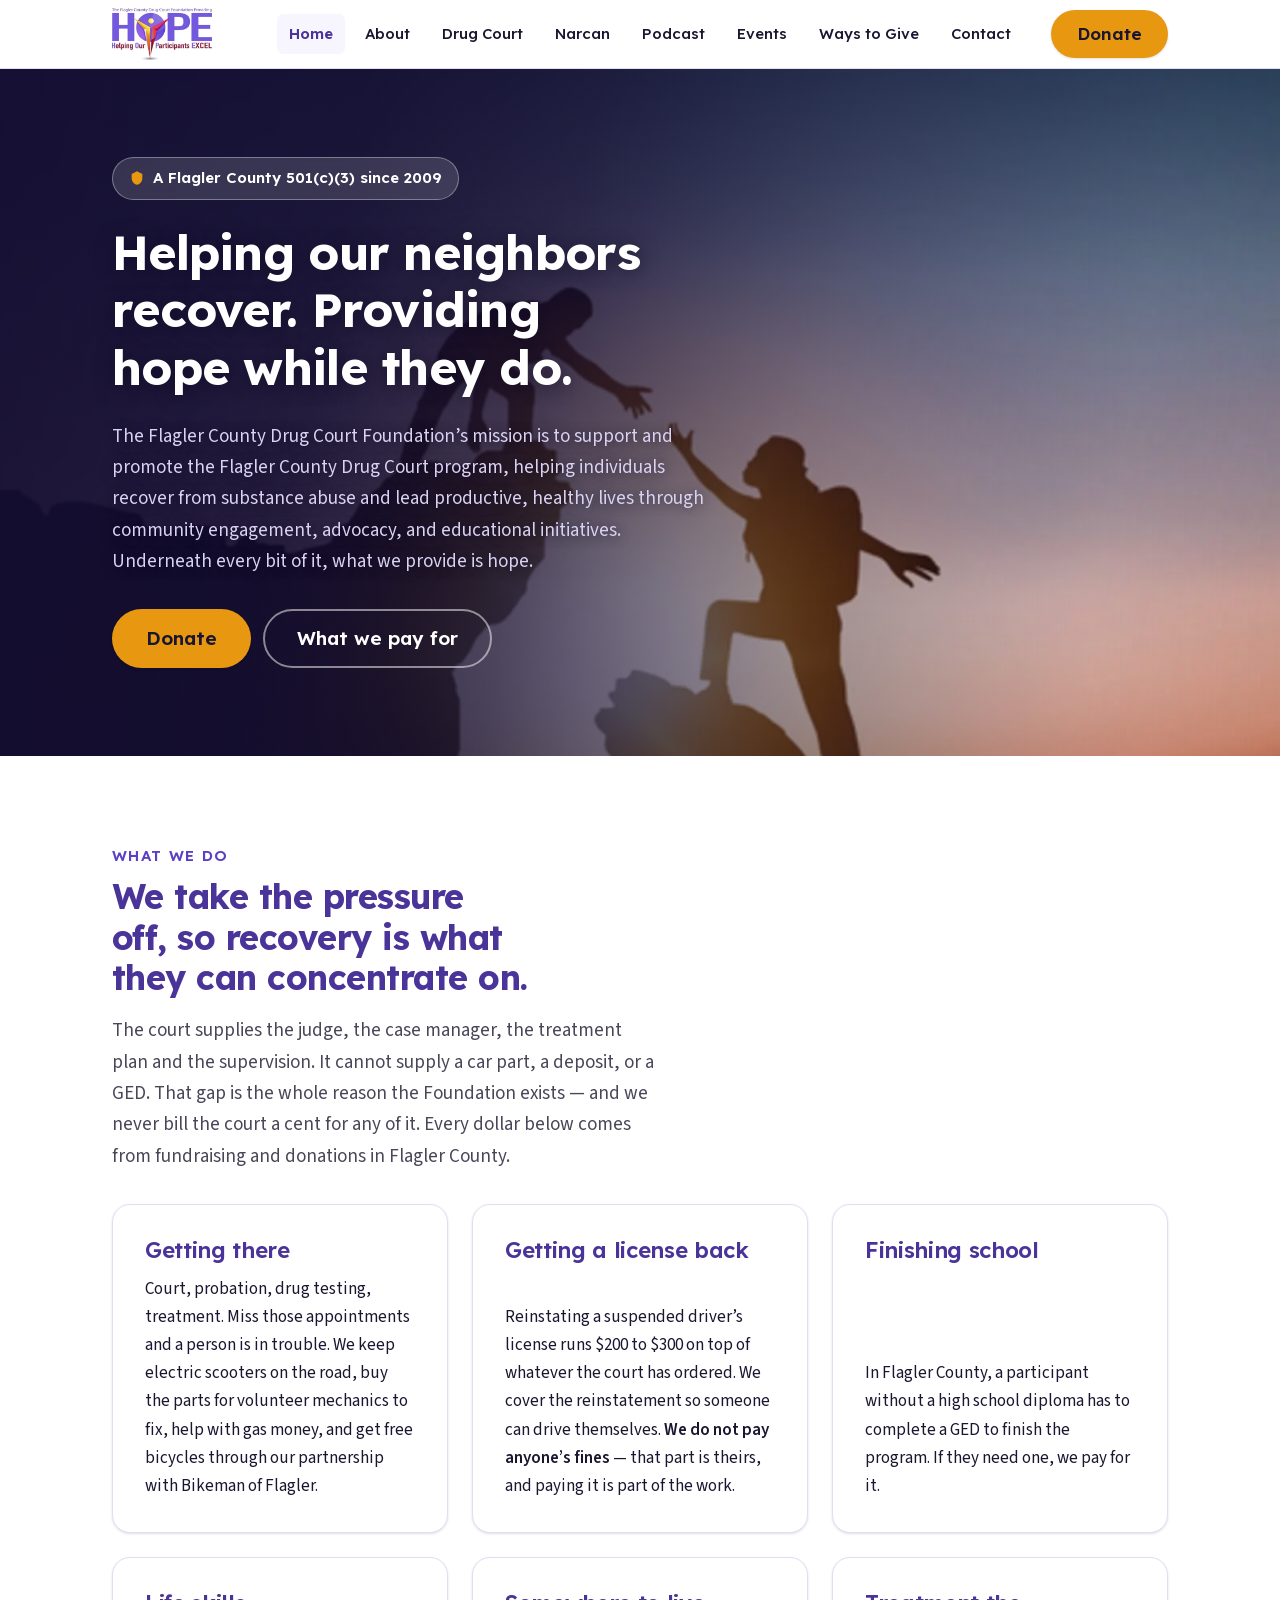
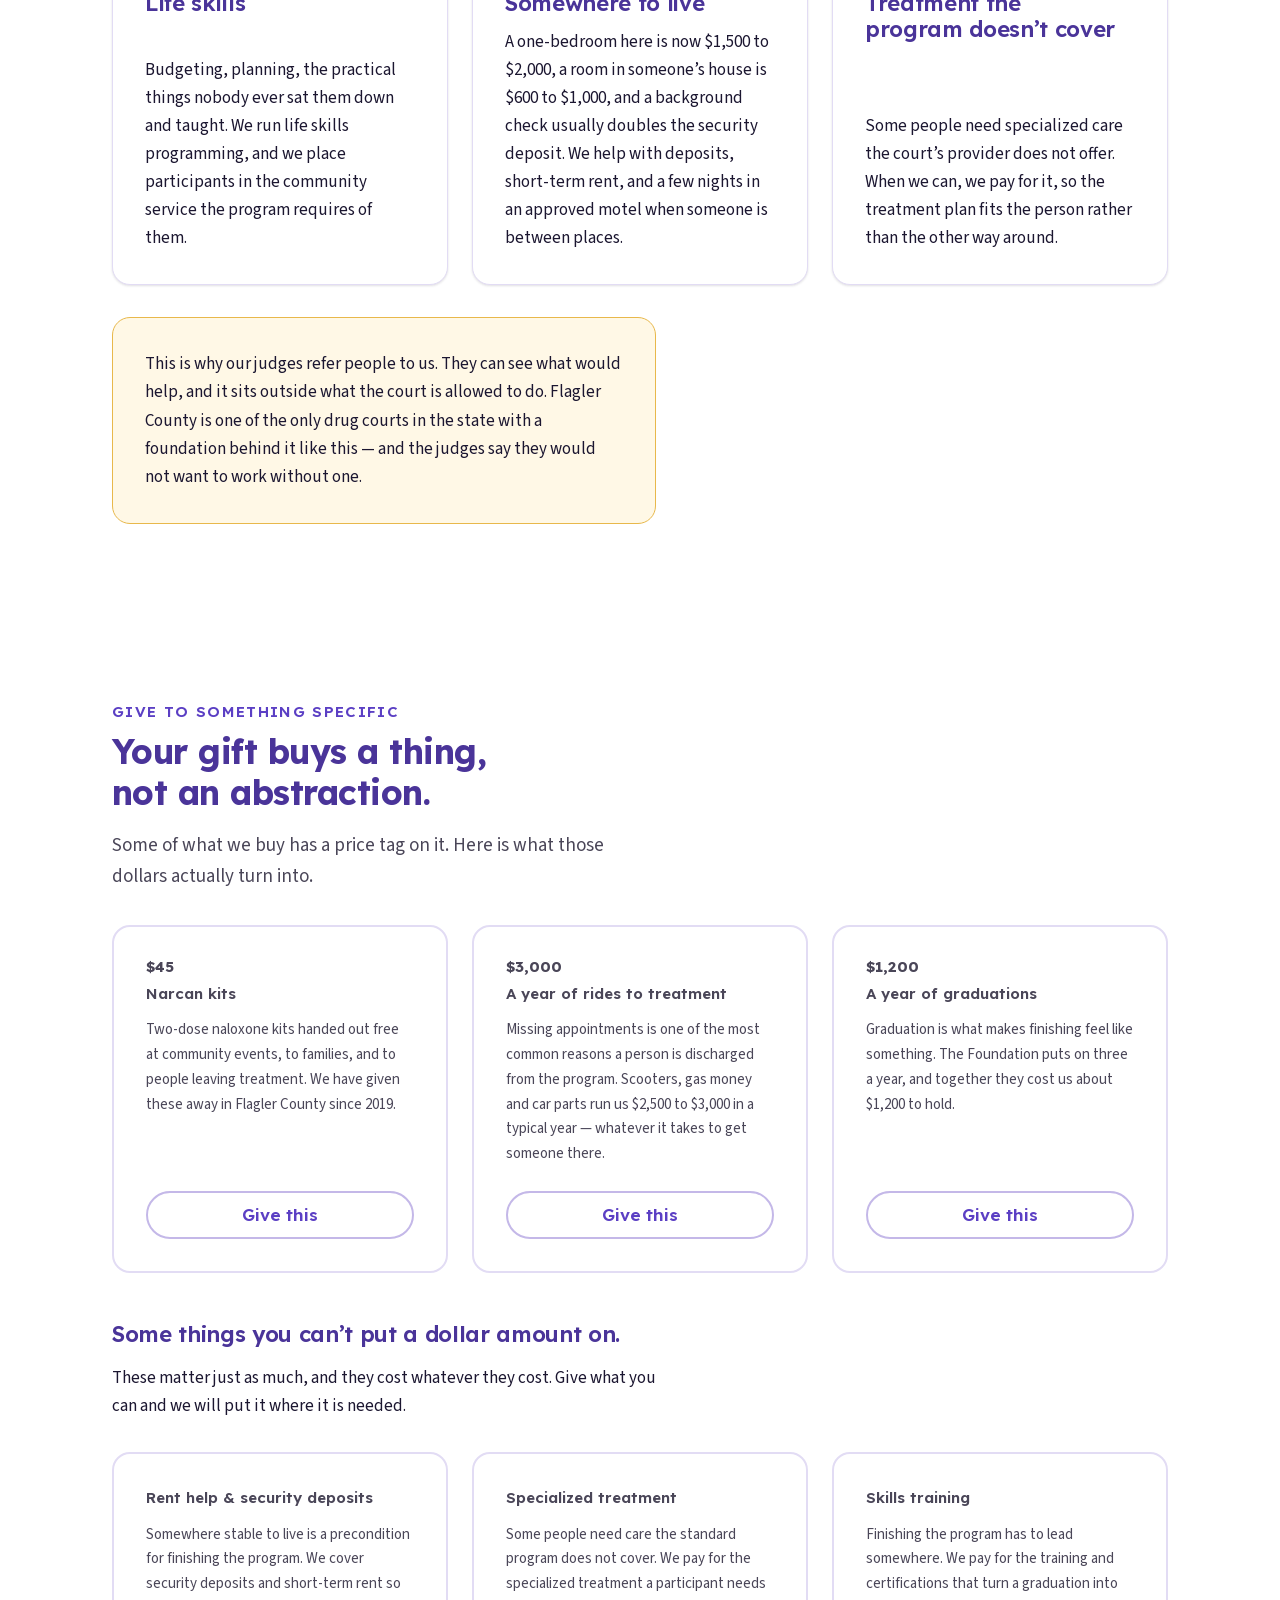
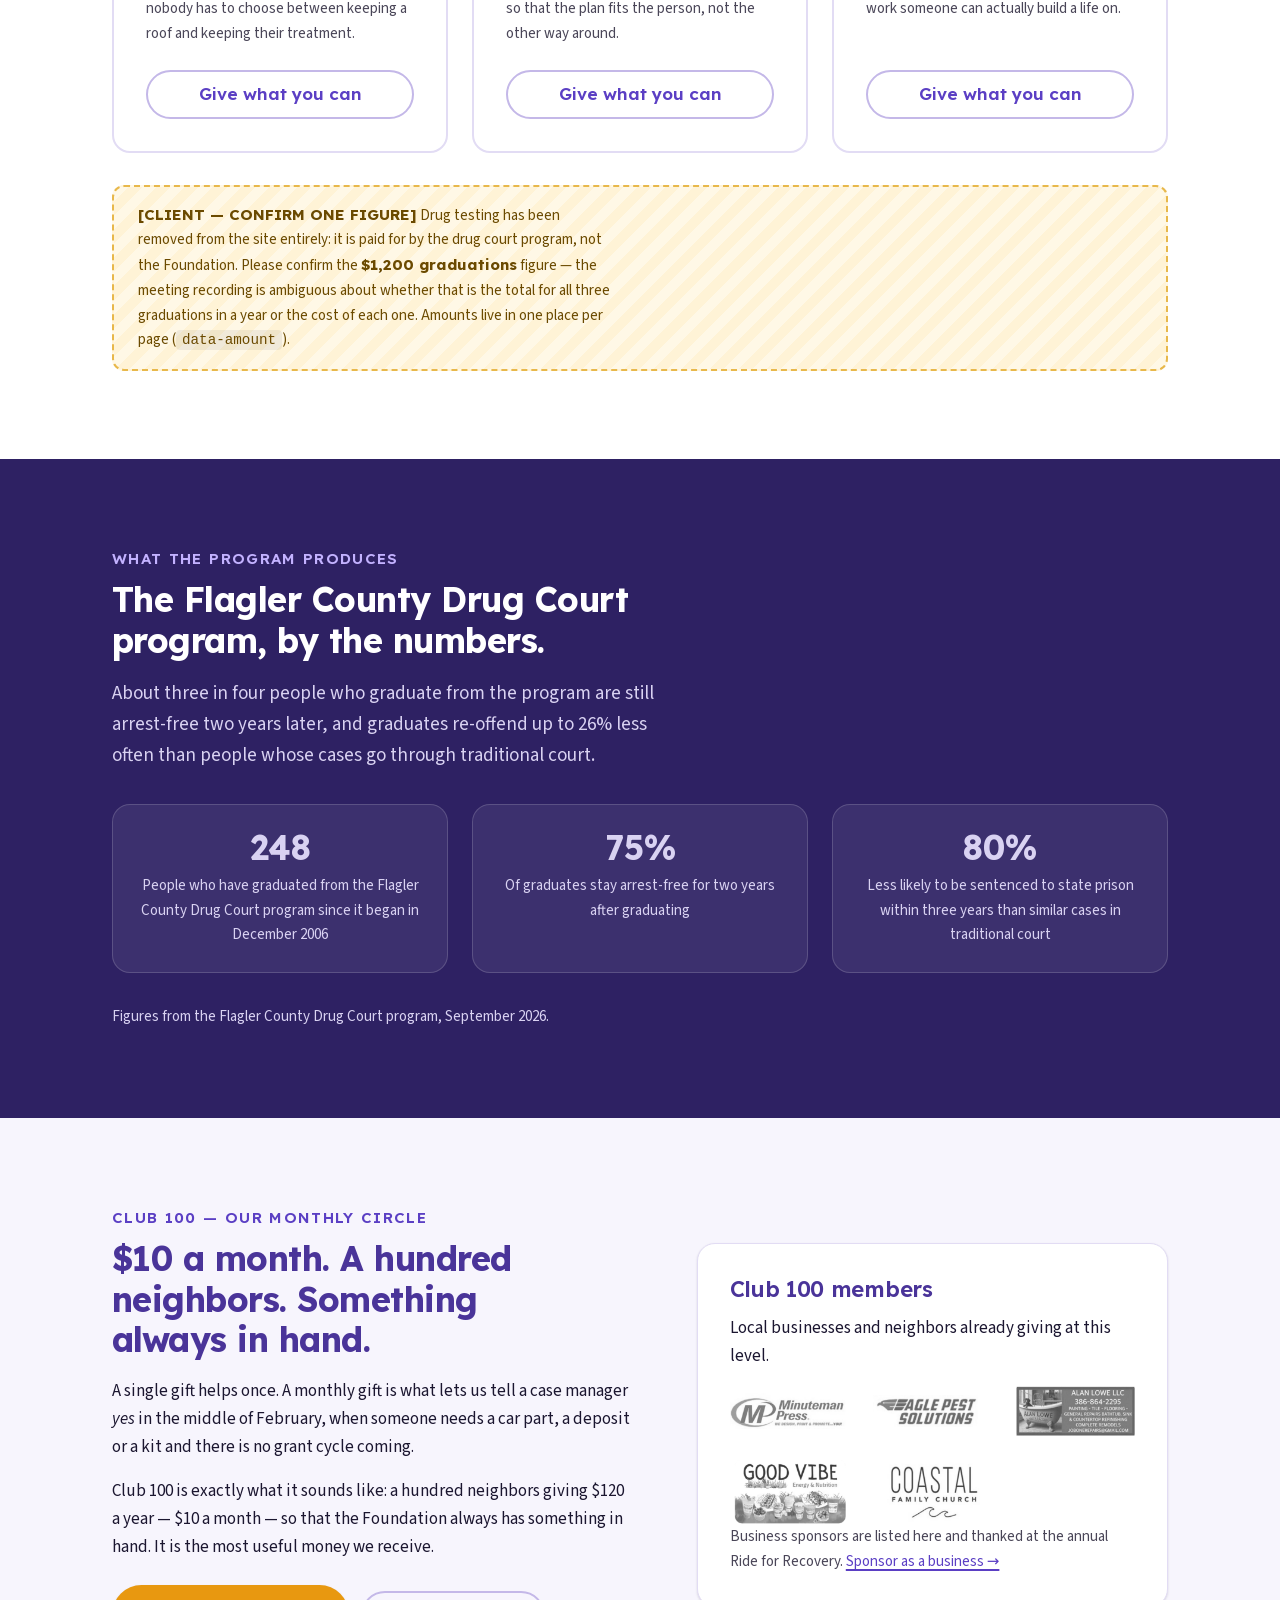
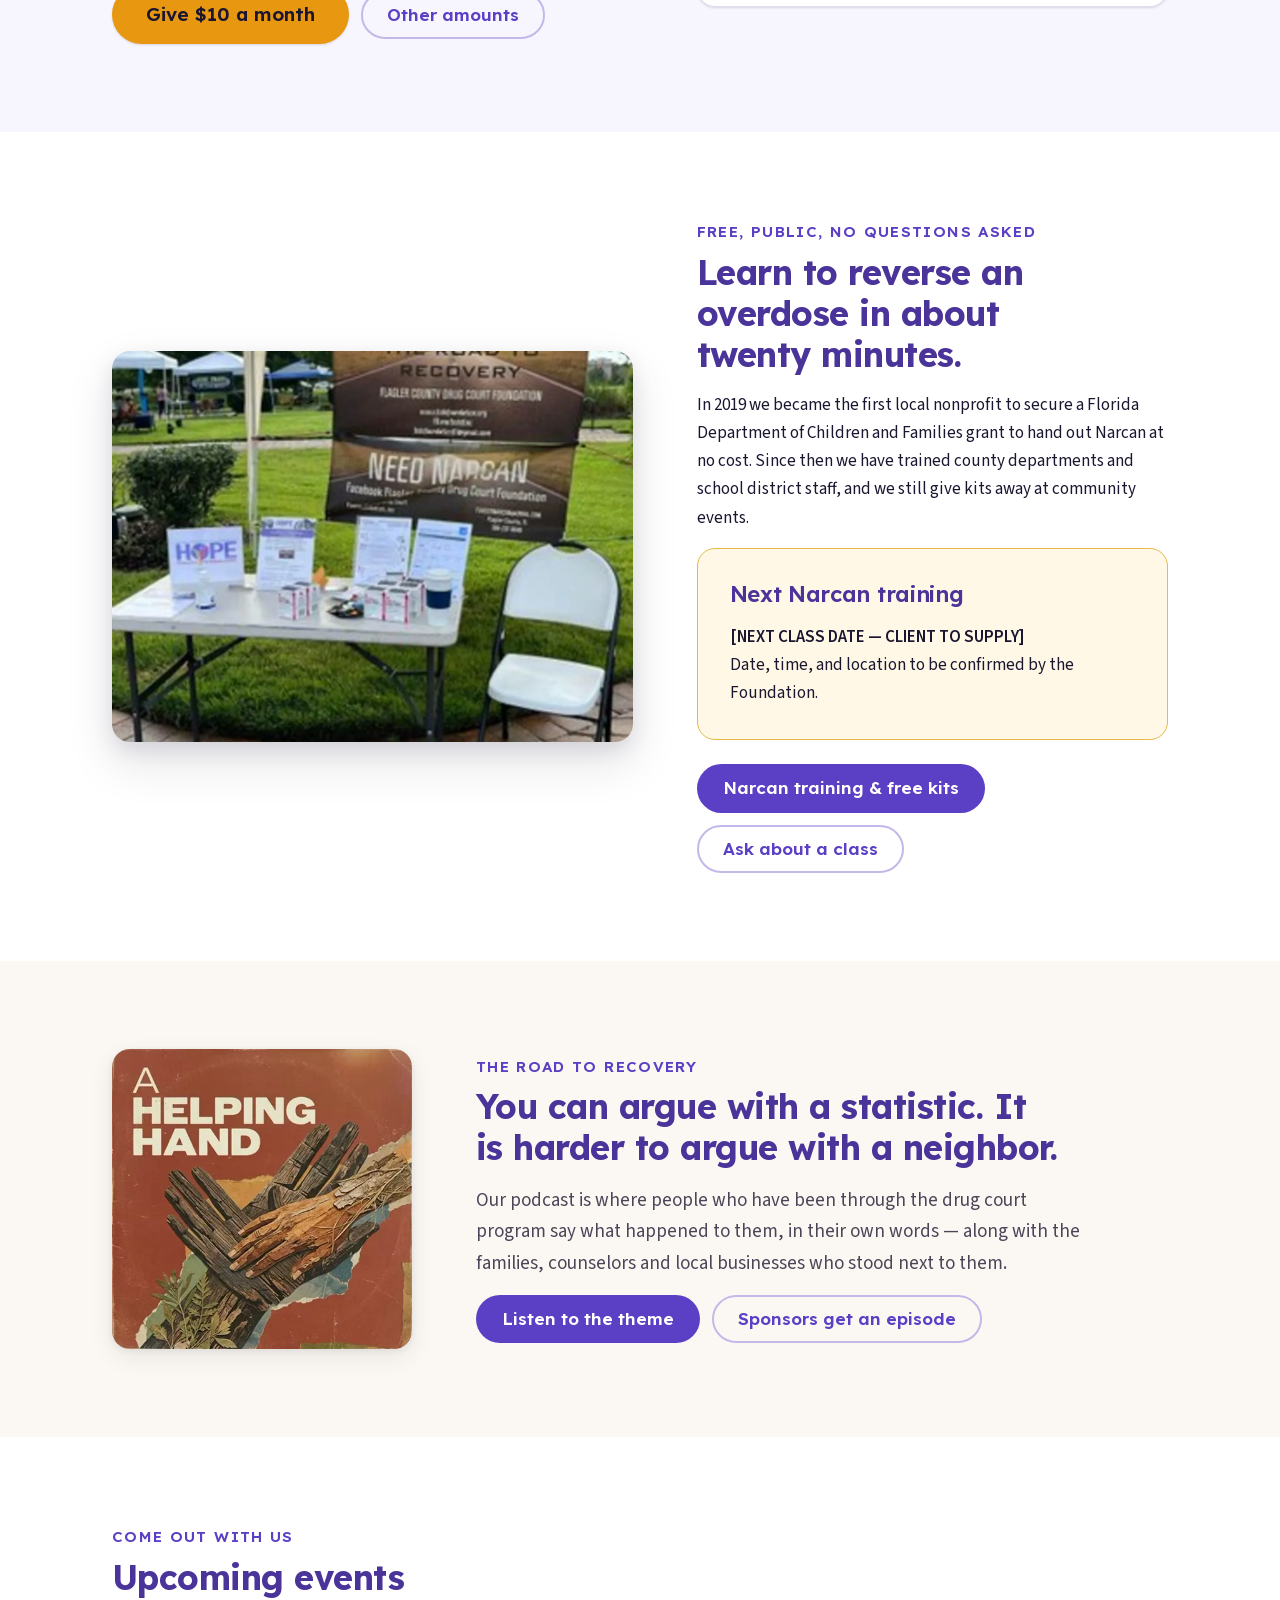
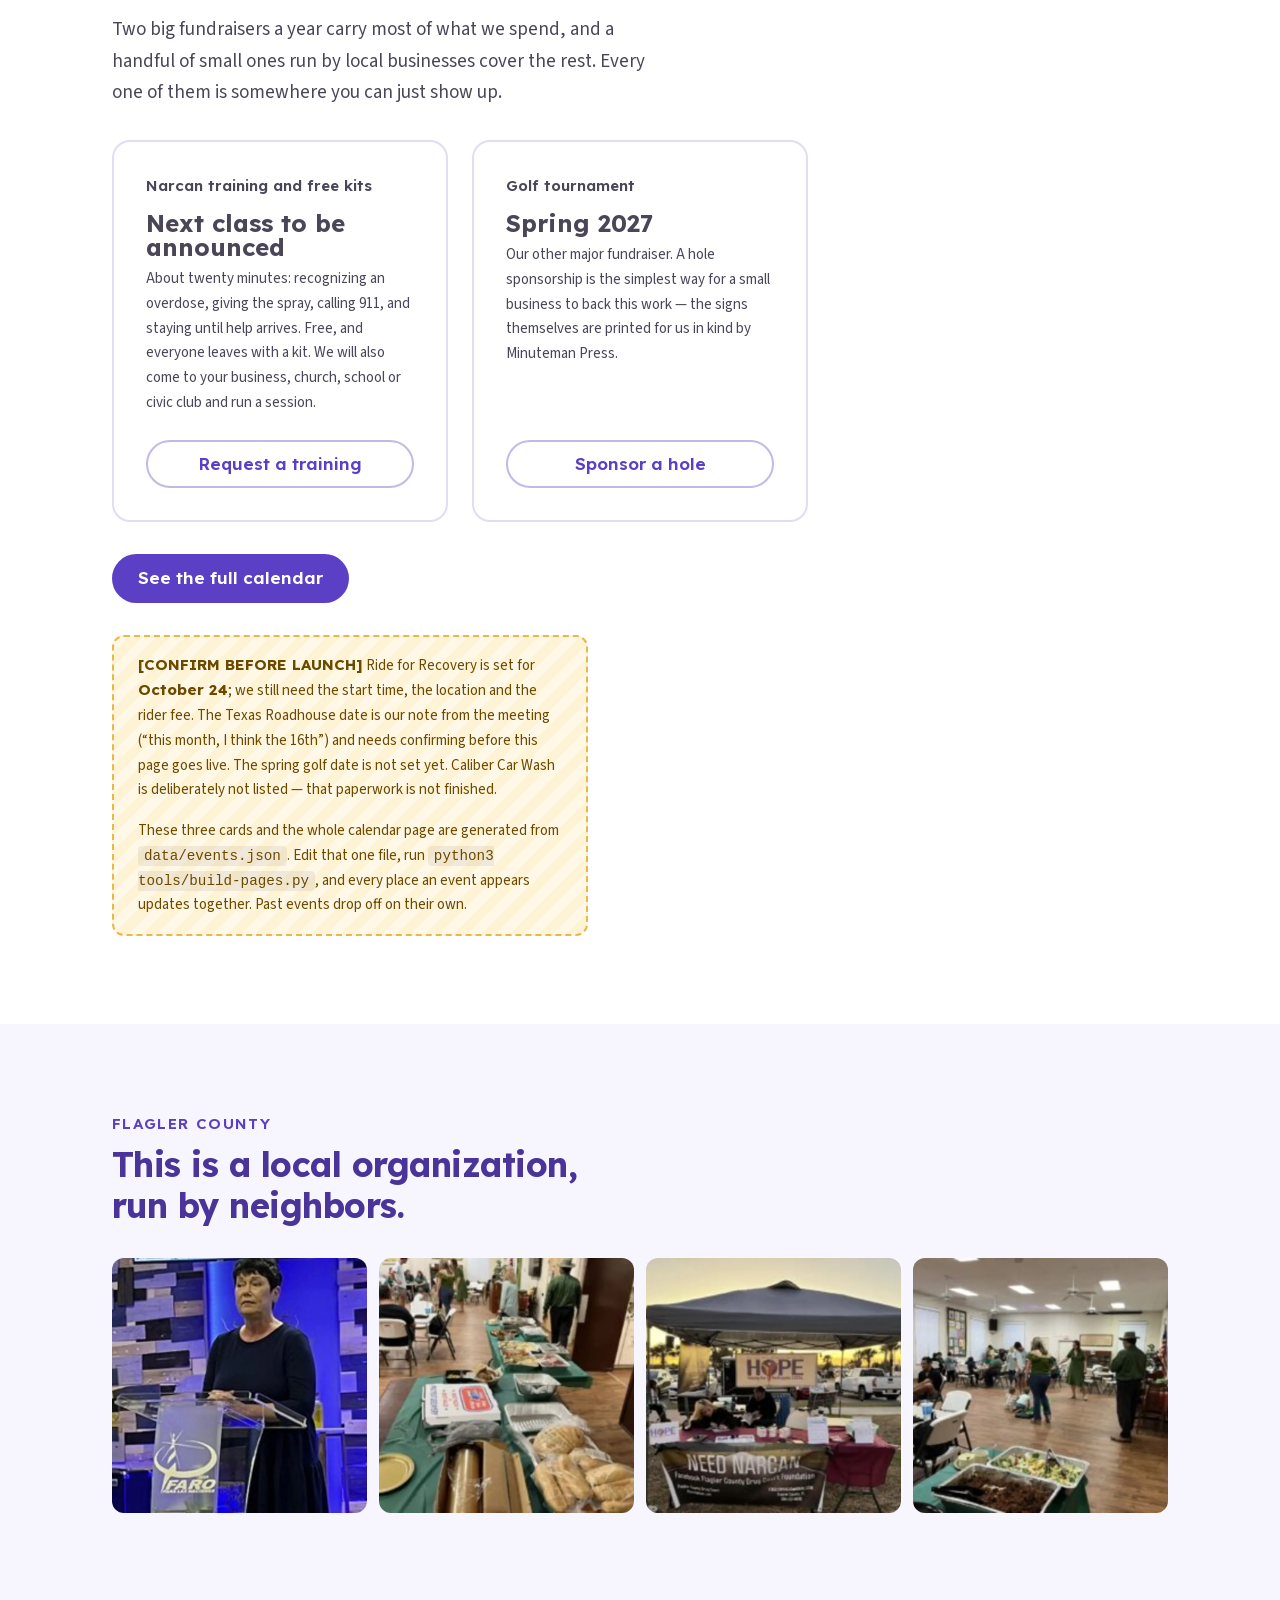
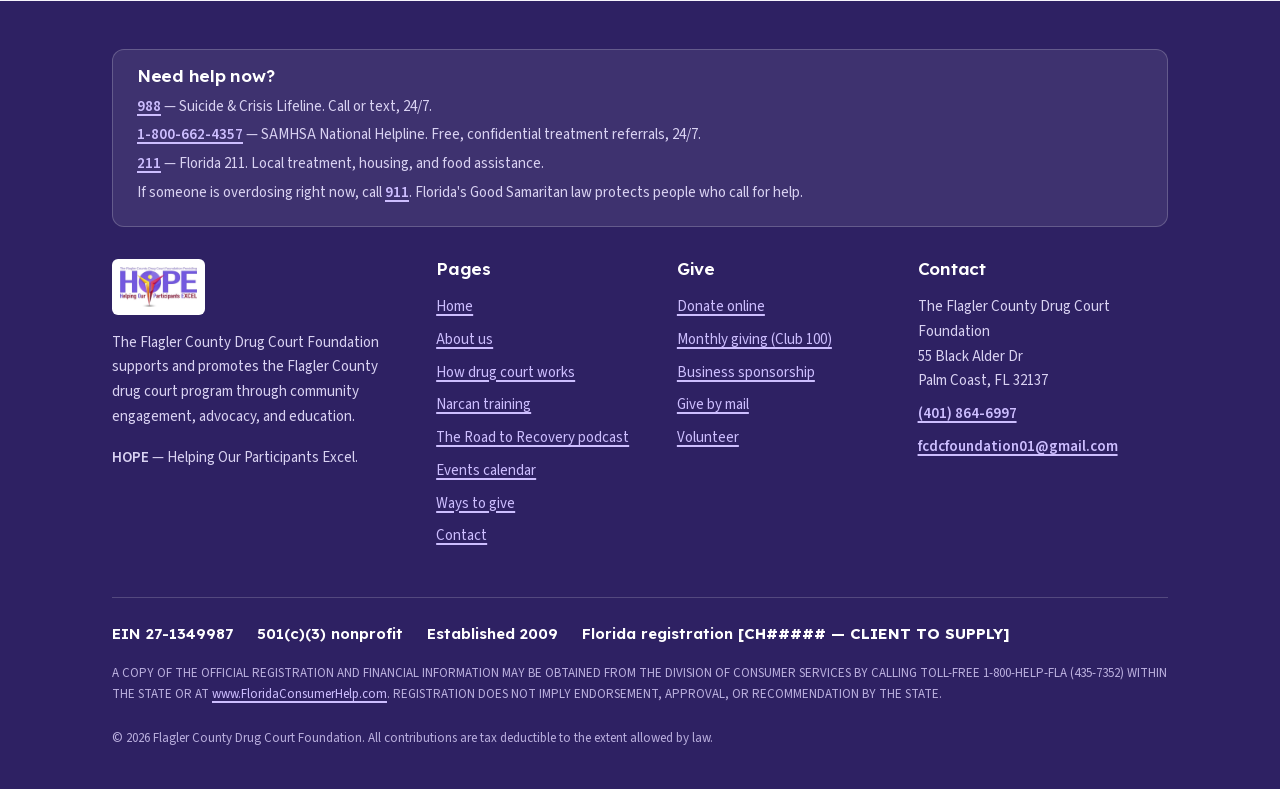
==== commit f2830c25: "Move to fcdcfoundation.org: canonical, og:url, sitemap, robots, llms.txt; rebuild retires the Octobe" ====
--- a/index.html
+++ b/index.html
@@ -5,13 +5,13 @@
 <meta name="viewport" content="width=device-width, initial-scale=1">
 <title>Flagler County Drug Court Foundation | Recovery, Hope, Second Chances</title>
 <meta name="description" content="The Flagler County Drug Court Foundation helps people in the Flagler County drug court program recover — transportation, housing deposits, GEDs, specialized treatment, free Narcan and training. A local 501(c)(3) since 2009.">
-<link rel="canonical" href="https://fcdc.ericolsen.studio/">
+<link rel="canonical" href="https://fcdcfoundation.org/">
 
 <meta property="og:type" content="website">
 <meta property="og:title" content="Flagler County Drug Court Foundation | Recovery, Hope, Second Chances">
 <meta property="og:description" content="We help Flagler County neighbors in the drug court program get through recovery — rides, deposits, GEDs, free Narcan — and we provide hope. Every dollar stays in this county.">
-<meta property="og:url" content="https://fcdc.ericolsen.studio/">
-<meta property="og:image" content="https://fcdc.ericolsen.studio/assets/img/og-image.png"><meta property="og:image:width" content="1200"><meta property="og:image:height" content="630"><meta property="og:image:alt" content="Flagler County Drug Court Foundation — recovery, hope, and second chances">
+<meta property="og:url" content="https://fcdcfoundation.org/">
+<meta property="og:image" content="https://fcdcfoundation.org/assets/img/og-image.png"><meta property="og:image:width" content="1200"><meta property="og:image:height" content="630"><meta property="og:image:alt" content="Flagler County Drug Court Foundation — recovery, hope, and second chances">
 <meta property="og:site_name" content="Flagler County Drug Court Foundation">
 <meta name="twitter:card" content="summary_large_image">
 
@@ -25,8 +25,8 @@
   "@type": "NGO",
   "name": "Flagler County Drug Court Foundation",
   "alternateName": "FCDC HOPE Foundation",
-  "url": "https://fcdc.ericolsen.studio/",
-  "logo": "https://fcdc.ericolsen.studio/assets/img/hope-logo.png",
+  "url": "https://fcdcfoundation.org/",
+  "logo": "https://fcdcfoundation.org/assets/img/hope-logo.png",
   "foundingDate": "2009",
   "taxID": "27-1349987",
   "nonprofitStatus": "Nonprofit501c3",
@@ -448,22 +448,16 @@
 
       <div class="grid grid--3">
         <div class="tier">
-          <p class="tier__buys">Fall Outreach with the City of Palm Coast</p>
-          <p class="tier__amount" style="font-size:1.5rem">October 23</p>
-          <p>We will be out with the City of Palm Coast for its Fall Outreach. Stop by our table, say hello, and find out what the Foundation does and how you can help.</p>
-          <a class="btn btn--outline" href="contact.html?subject=general">Ask about this one</a>
-        </div>
-        <div class="tier">
-          <p class="tier__buys">Ride for Recovery</p>
-          <p class="tier__amount" style="font-size:1.5rem">October 24</p>
-          <p>Our biggest day of the year — a ride open to all vehicles, with a pig roast, raffle, auction and vendor fair. Riders, vendors and sponsors all welcome, and this is where our sponsors get thanked in front of everybody.</p>
-          <a class="btn btn--outline" href="contact.html?subject=ride">Ride, vend, sponsor, or help run it</a>
-        </div>
-        <div class="tier">
           <p class="tier__buys">Narcan training and free kits</p>
           <p class="tier__amount" style="font-size:1.5rem">Next class to be announced</p>
           <p>About twenty minutes: recognizing an overdose, giving the spray, calling 911, and staying until help arrives. Free, and everyone leaves with a kit. We will also come to your business, church, school or civic club and run a session.</p>
           <a class="btn btn--outline" href="contact.html?subject=narcan">Request a training</a>
+        </div>
+        <div class="tier">
+          <p class="tier__buys">Golf tournament</p>
+          <p class="tier__amount" style="font-size:1.5rem">Spring 2027</p>
+          <p>Our other major fundraiser. A hole sponsorship is the simplest way for a small business to back this work — the signs themselves are printed for us in kind by Minuteman Press.</p>
+          <a class="btn btn--outline" href="contact.html?subject=sponsor">Sponsor a hole</a>
         </div>
       </div>
 
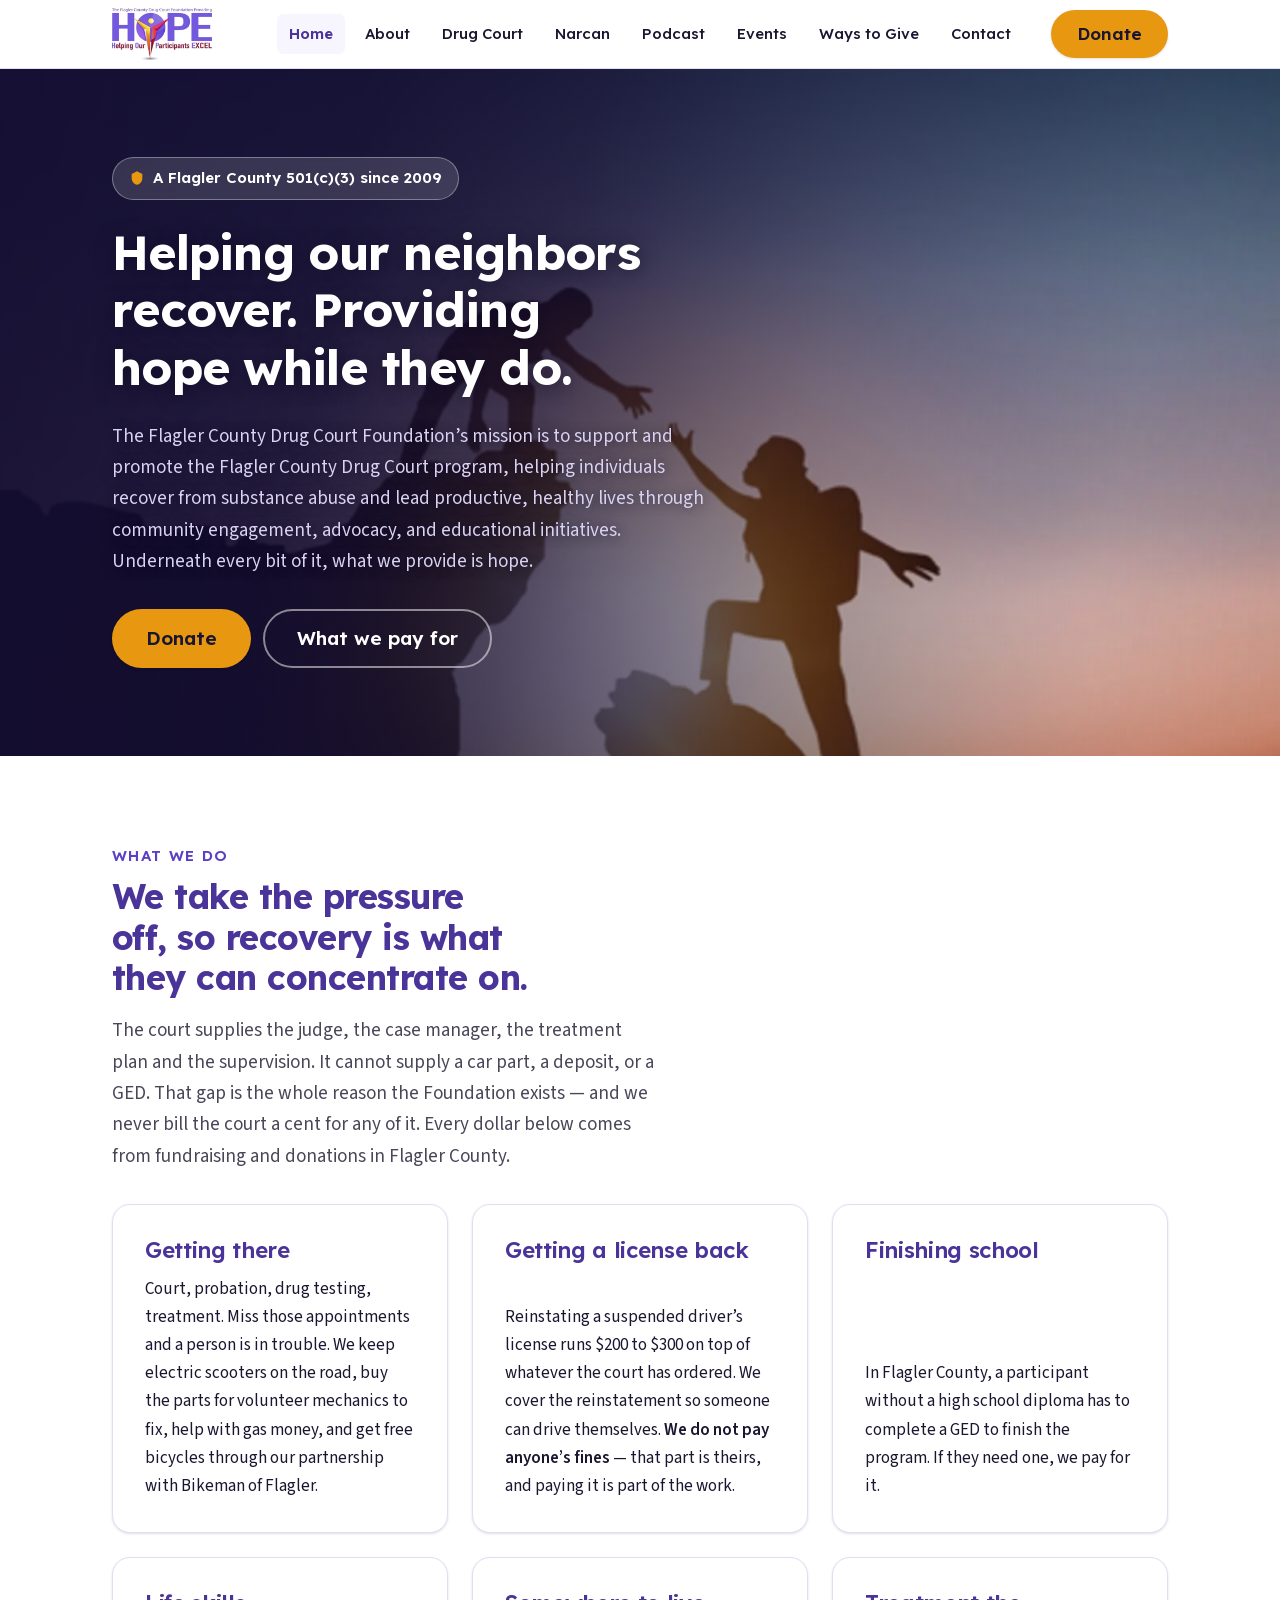
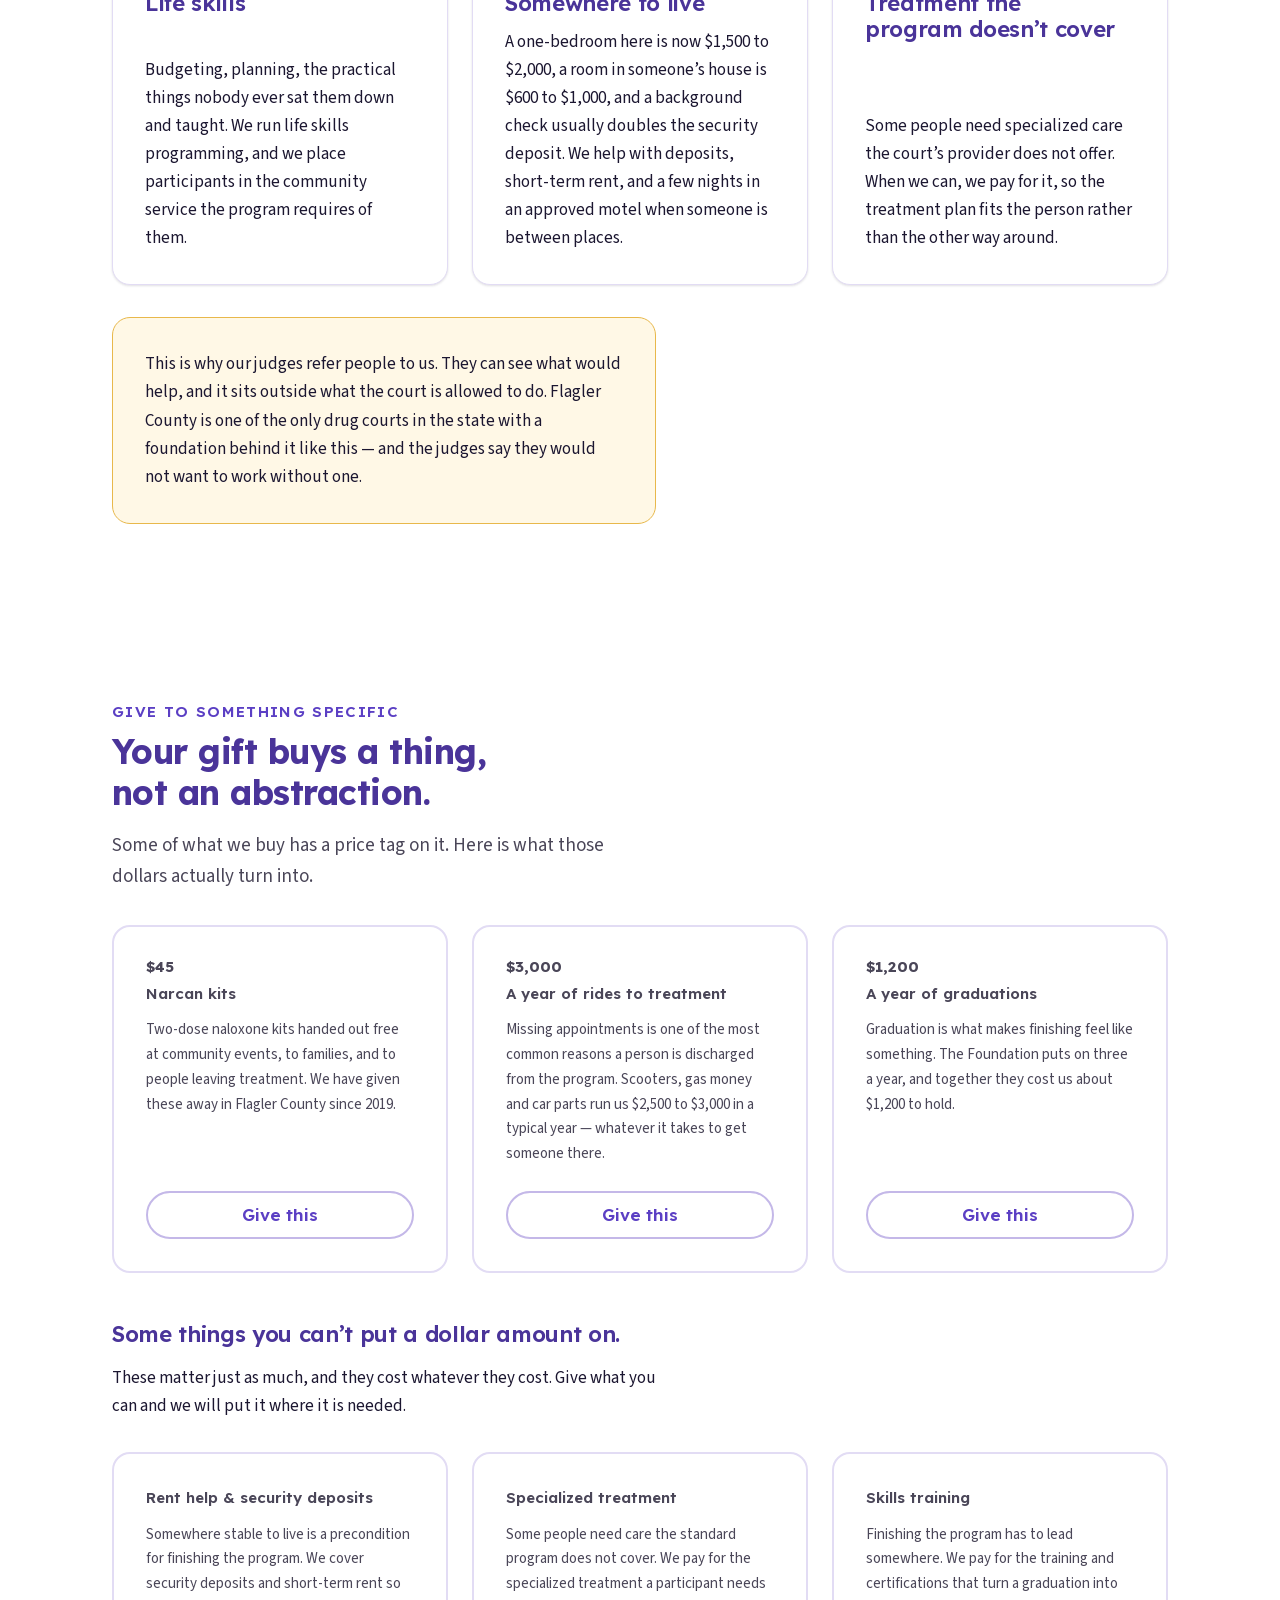
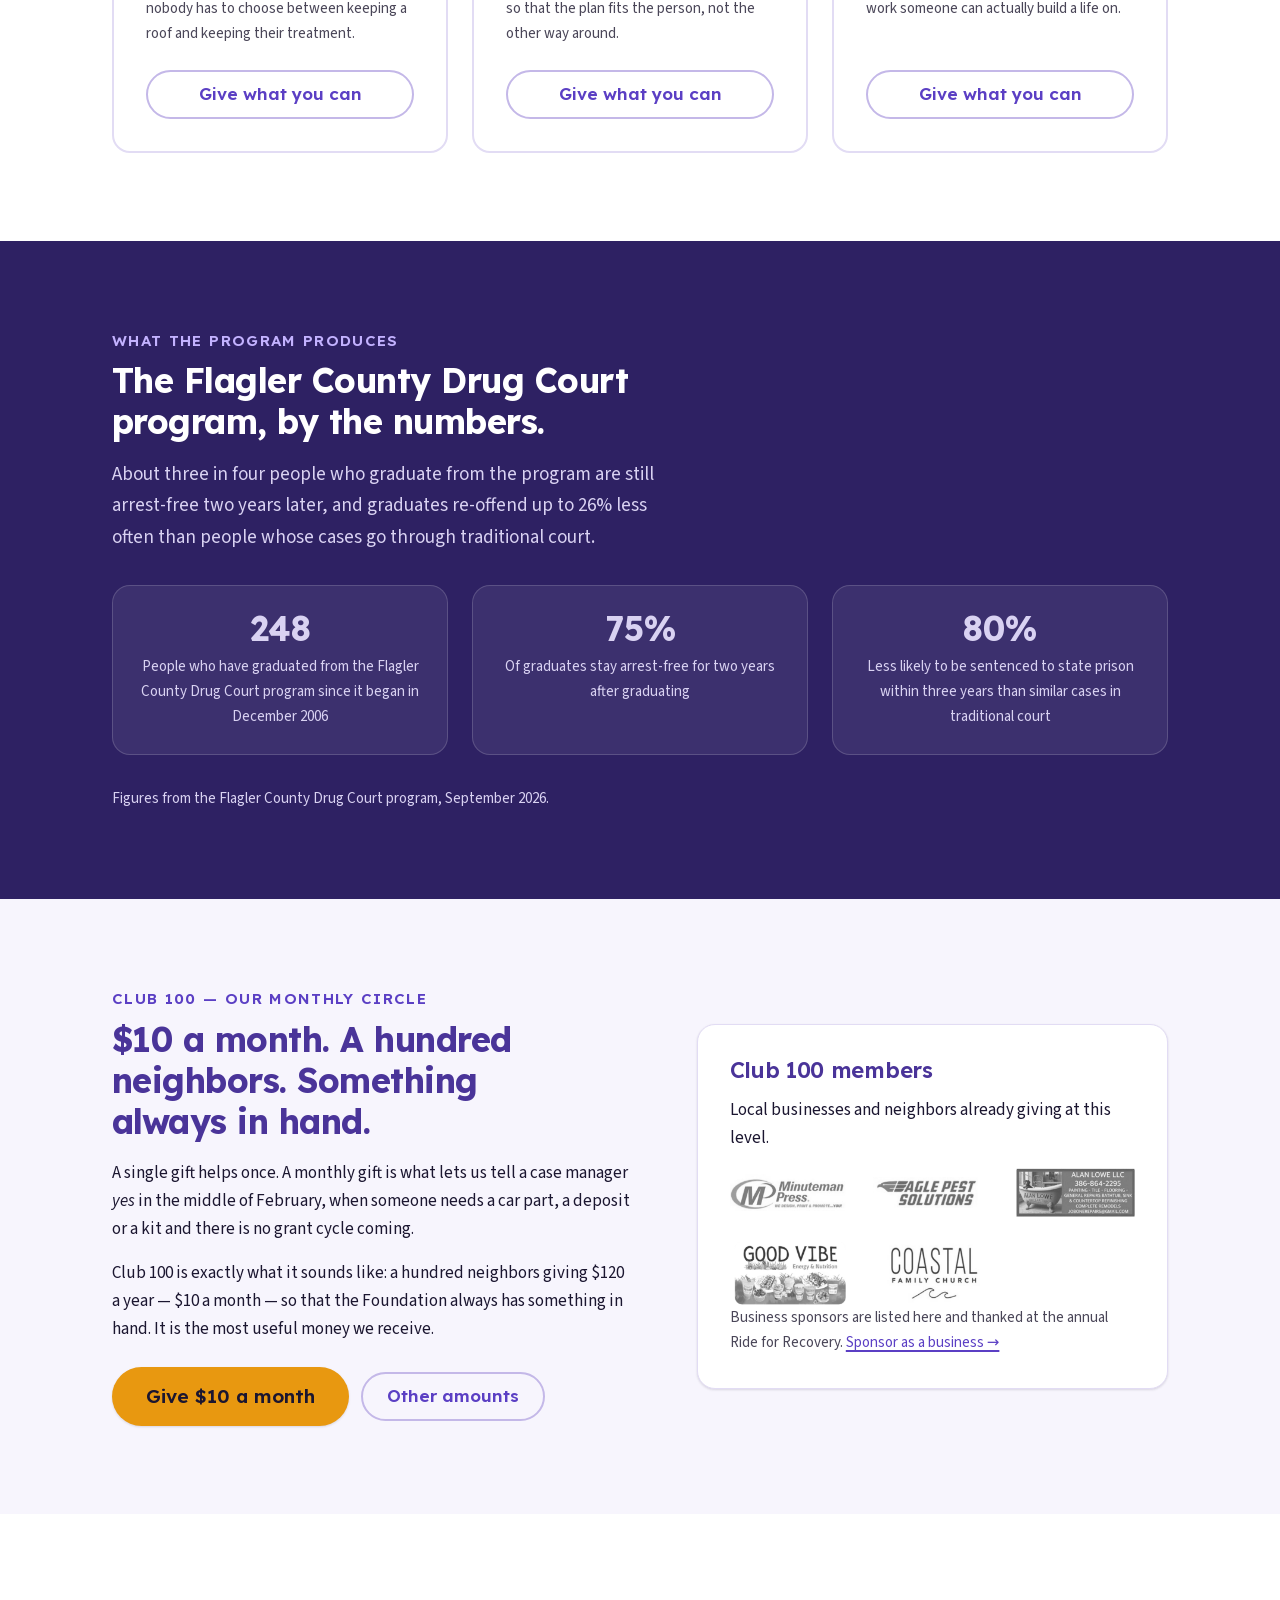
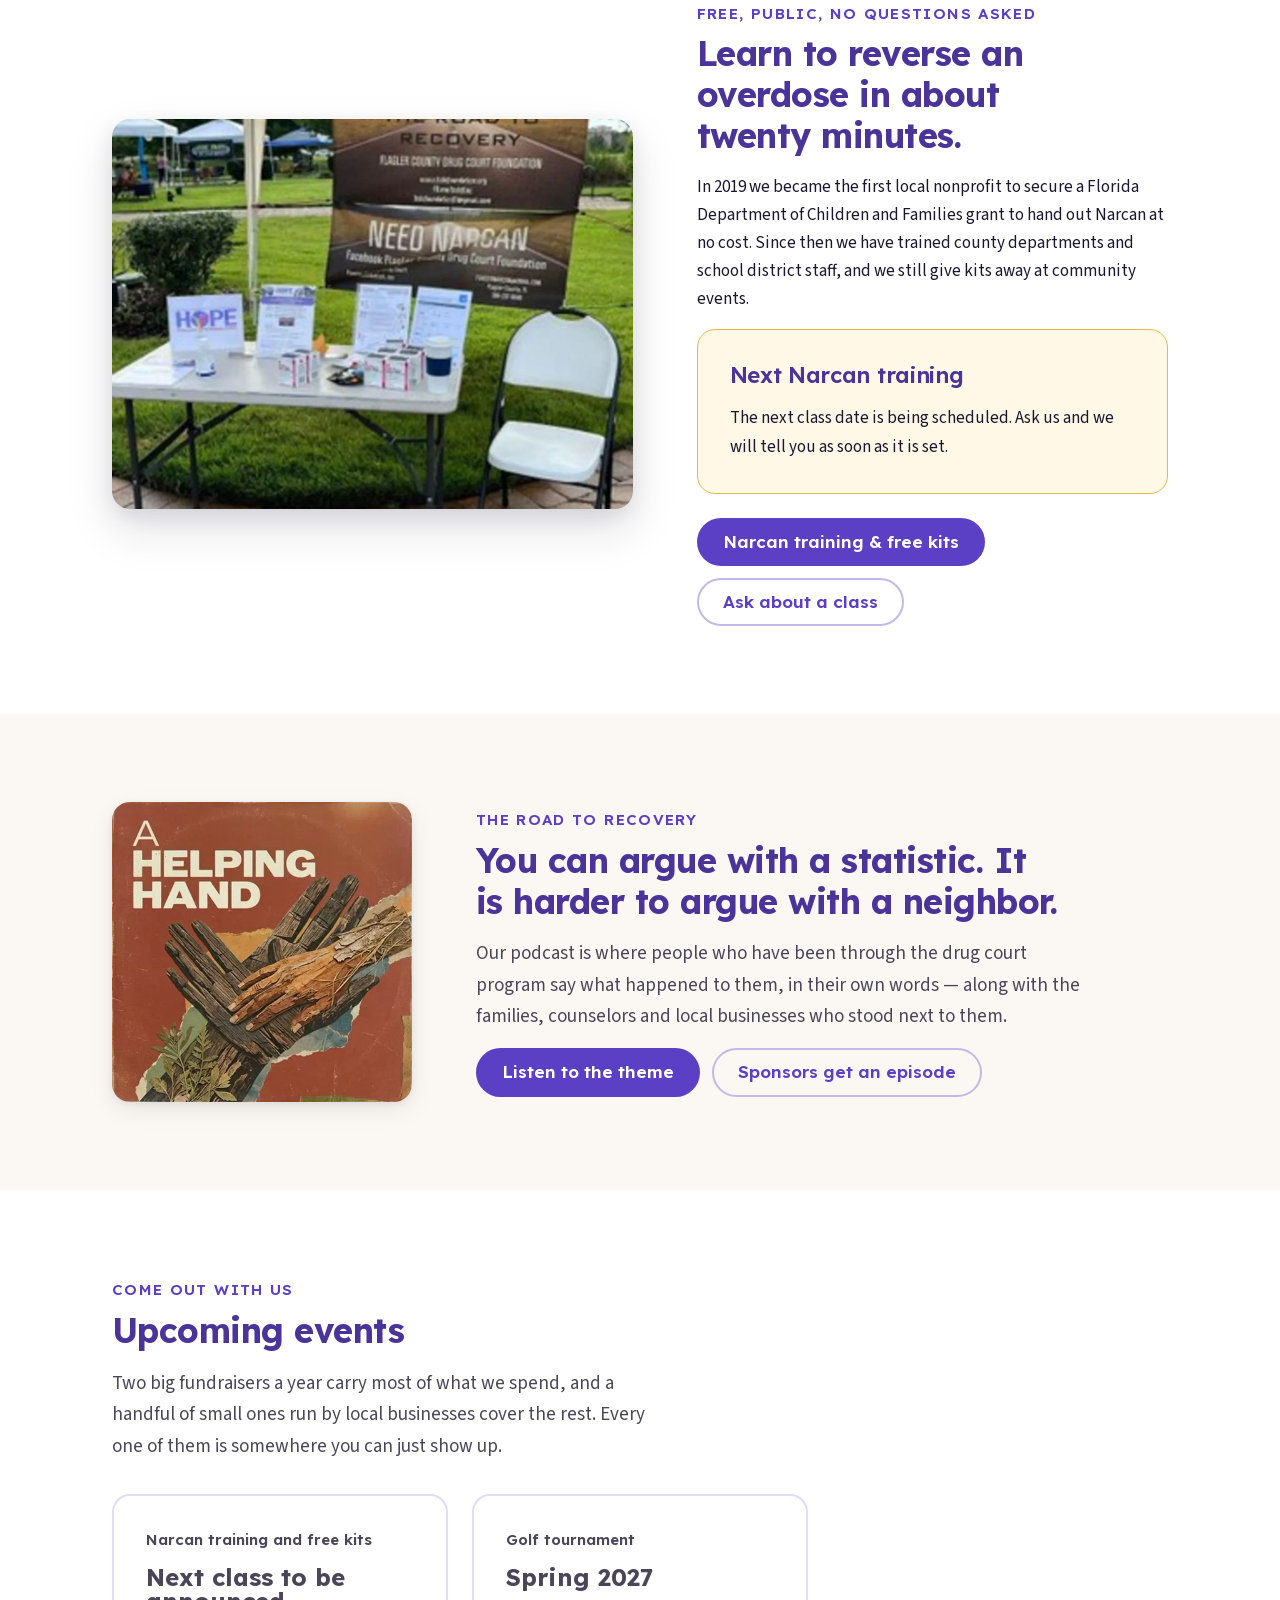
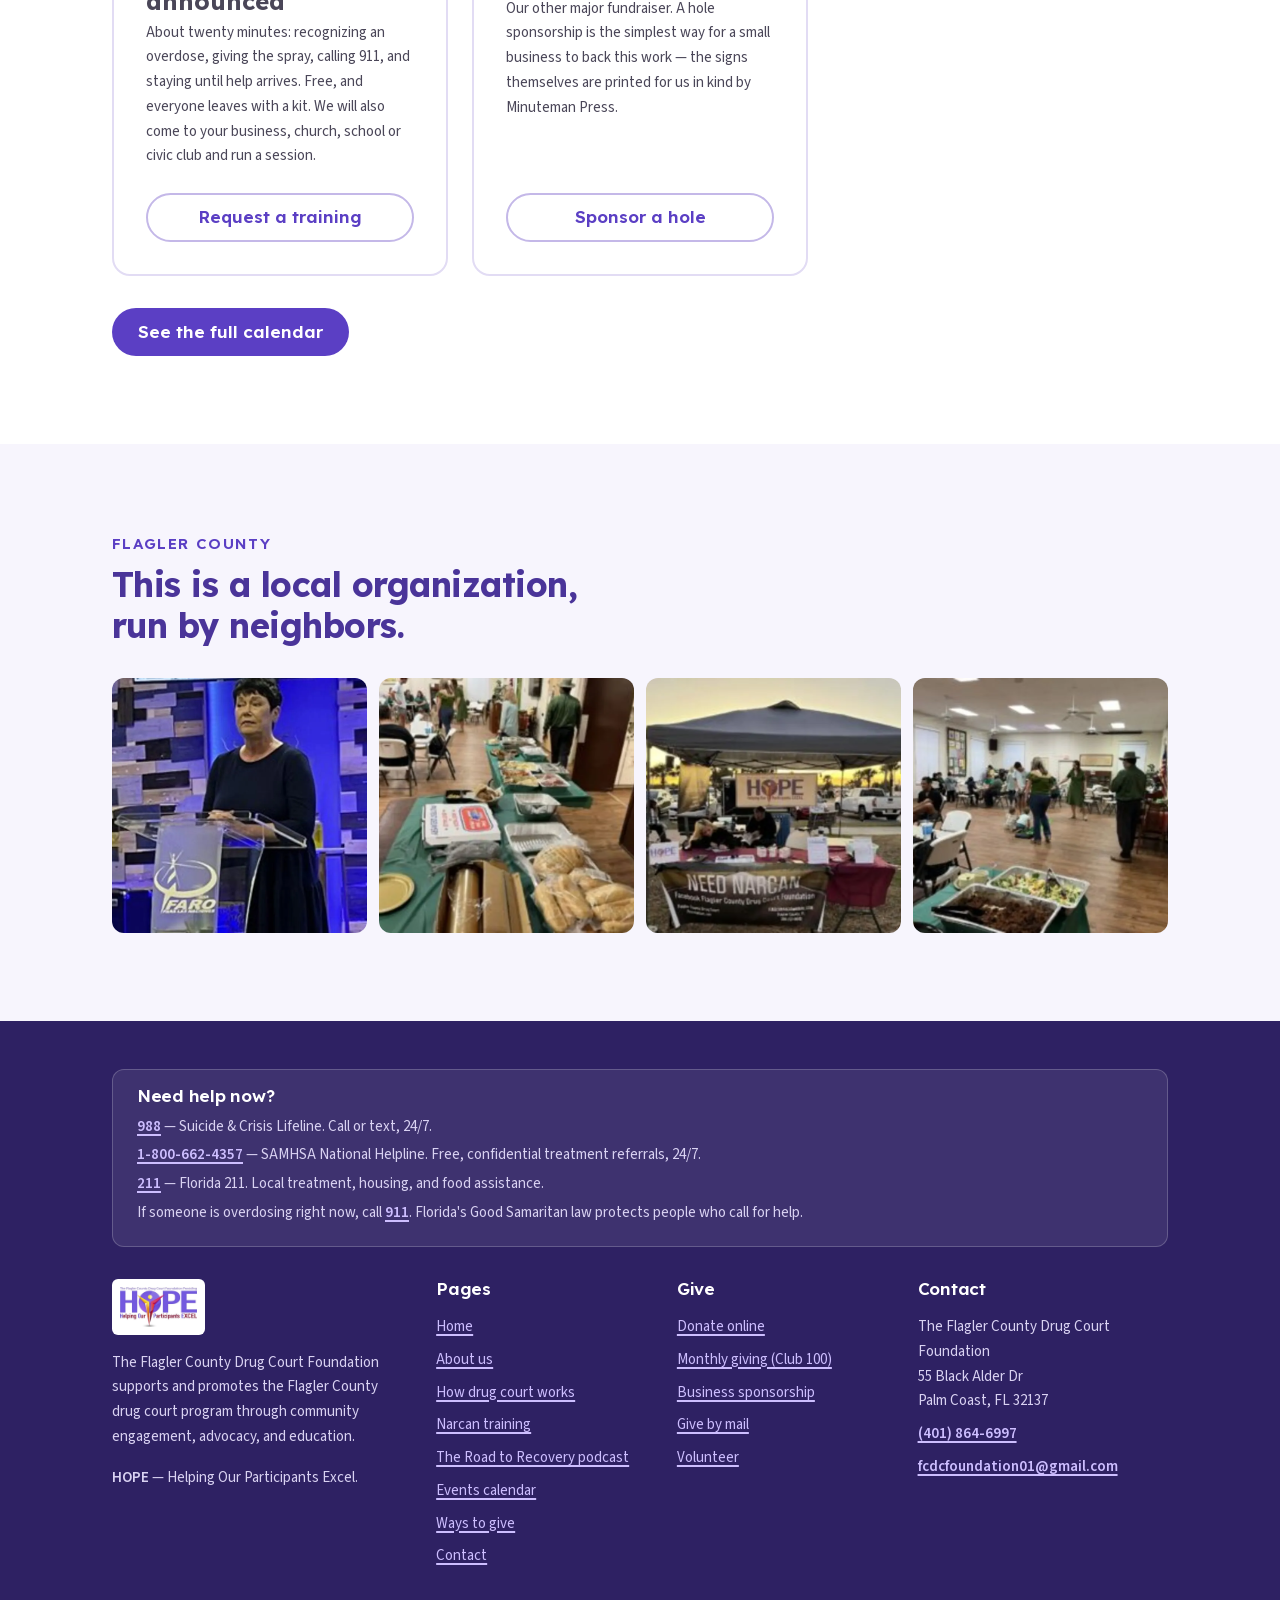
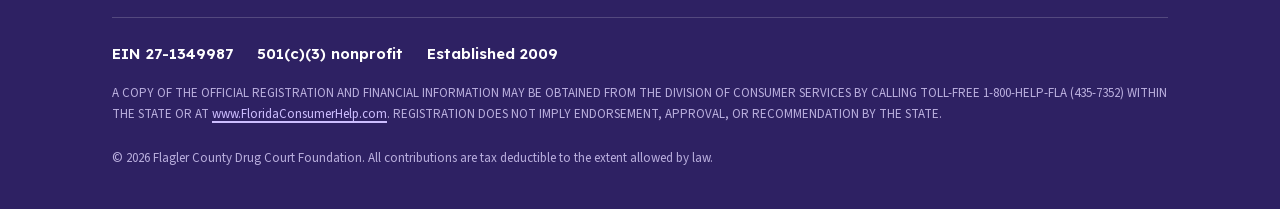
==== commit 1389d7fc: "Hide the notes-to-client from the public pages: bracket placeholders, the two unanswered drug court " ====
--- a/index.html
+++ b/index.html
@@ -280,6 +280,7 @@
         </div>
       </div>
 
+<!-- CLIENT NOTE, hidden from the public 2026-11-17 (Eric). Restore or replace when the Foundation answers.
       <div class="placeholder mt-6">
         <p class="mb-0"><strong>[CLIENT — CONFIRM ONE FIGURE]</strong> Drug testing has been
         removed from the site entirely: it is paid for by the drug court program, not the
@@ -288,6 +289,7 @@
         year or the cost of each one. Amounts live in one place per page
         (<code>data-amount</code>).</p>
       </div>
+-->
     </div>
   </section>
 
@@ -393,8 +395,7 @@
           <div class="callout callout--gold">
             <h3>Next Narcan training</h3>
             <p class="mb-0">
-              <strong>[NEXT CLASS DATE — CLIENT TO SUPPLY]</strong><br>
-              Date, time, and location to be confirmed by the Foundation.
+              The next class date is being scheduled. Ask us and we will tell you as soon as it is set.
             </p>
           </div>
 
@@ -465,6 +466,7 @@
         <a class="btn btn--primary" href="events.html">See the full calendar</a>
       </div>
 
+<!-- CLIENT NOTE, hidden from the public 2026-11-17 (Eric). Restore or replace when the Foundation answers.
       <div class="placeholder mt-6 narrow">
         <p><strong>[CONFIRM BEFORE LAUNCH]</strong> Ride for Recovery is set for
         <strong>October 24</strong>; we still need the start time, the location and the rider
@@ -476,6 +478,7 @@
         <code>python3 tools/build-pages.py</code>, and every place an event appears updates
         together. Past events drop off on their own.</p>
       </div>
+-->
     </div>
   </section>
 
@@ -565,7 +568,6 @@
         <span>EIN 27-1349987</span>
         <span>501(c)(3) nonprofit</span>
         <span>Established 2009</span>
-        <span>Florida registration <strong>[CH##### — CLIENT TO SUPPLY]</strong></span>
       </div>
 
       <p class="footer__disclosure">
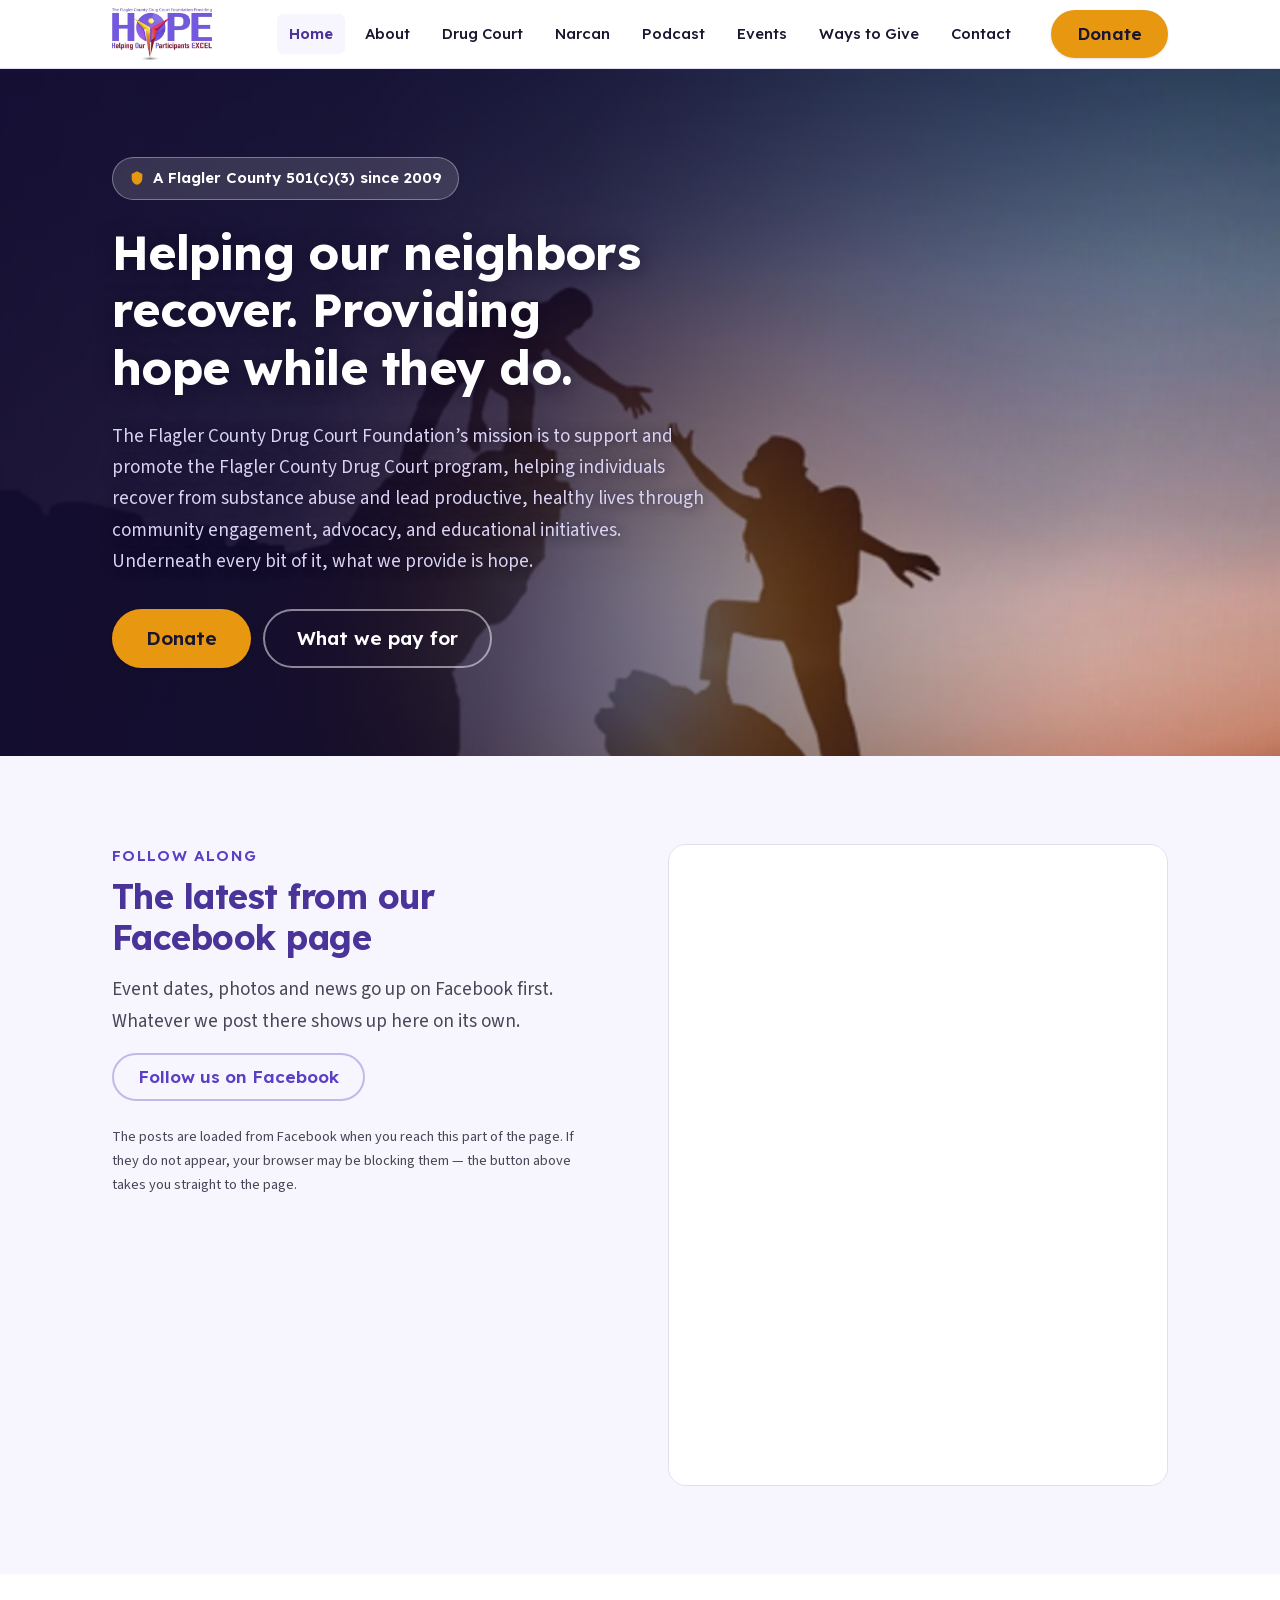
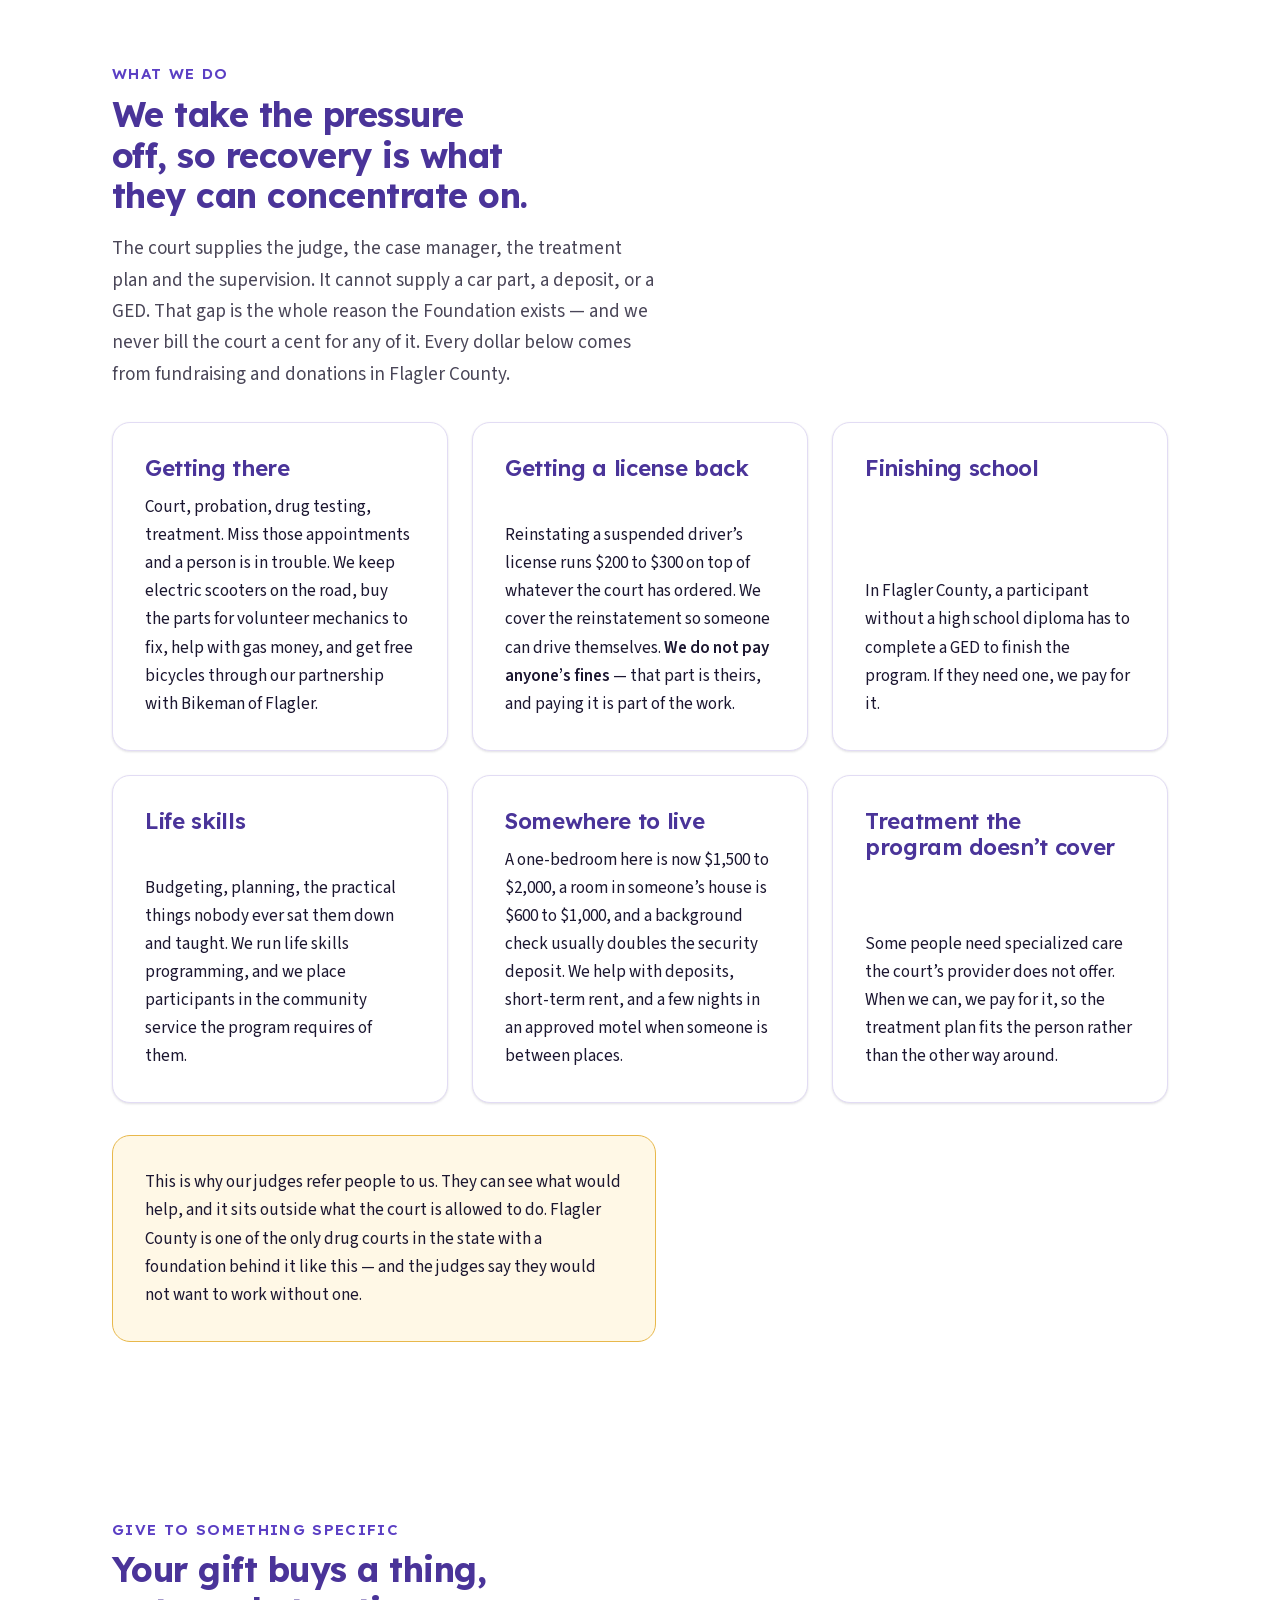
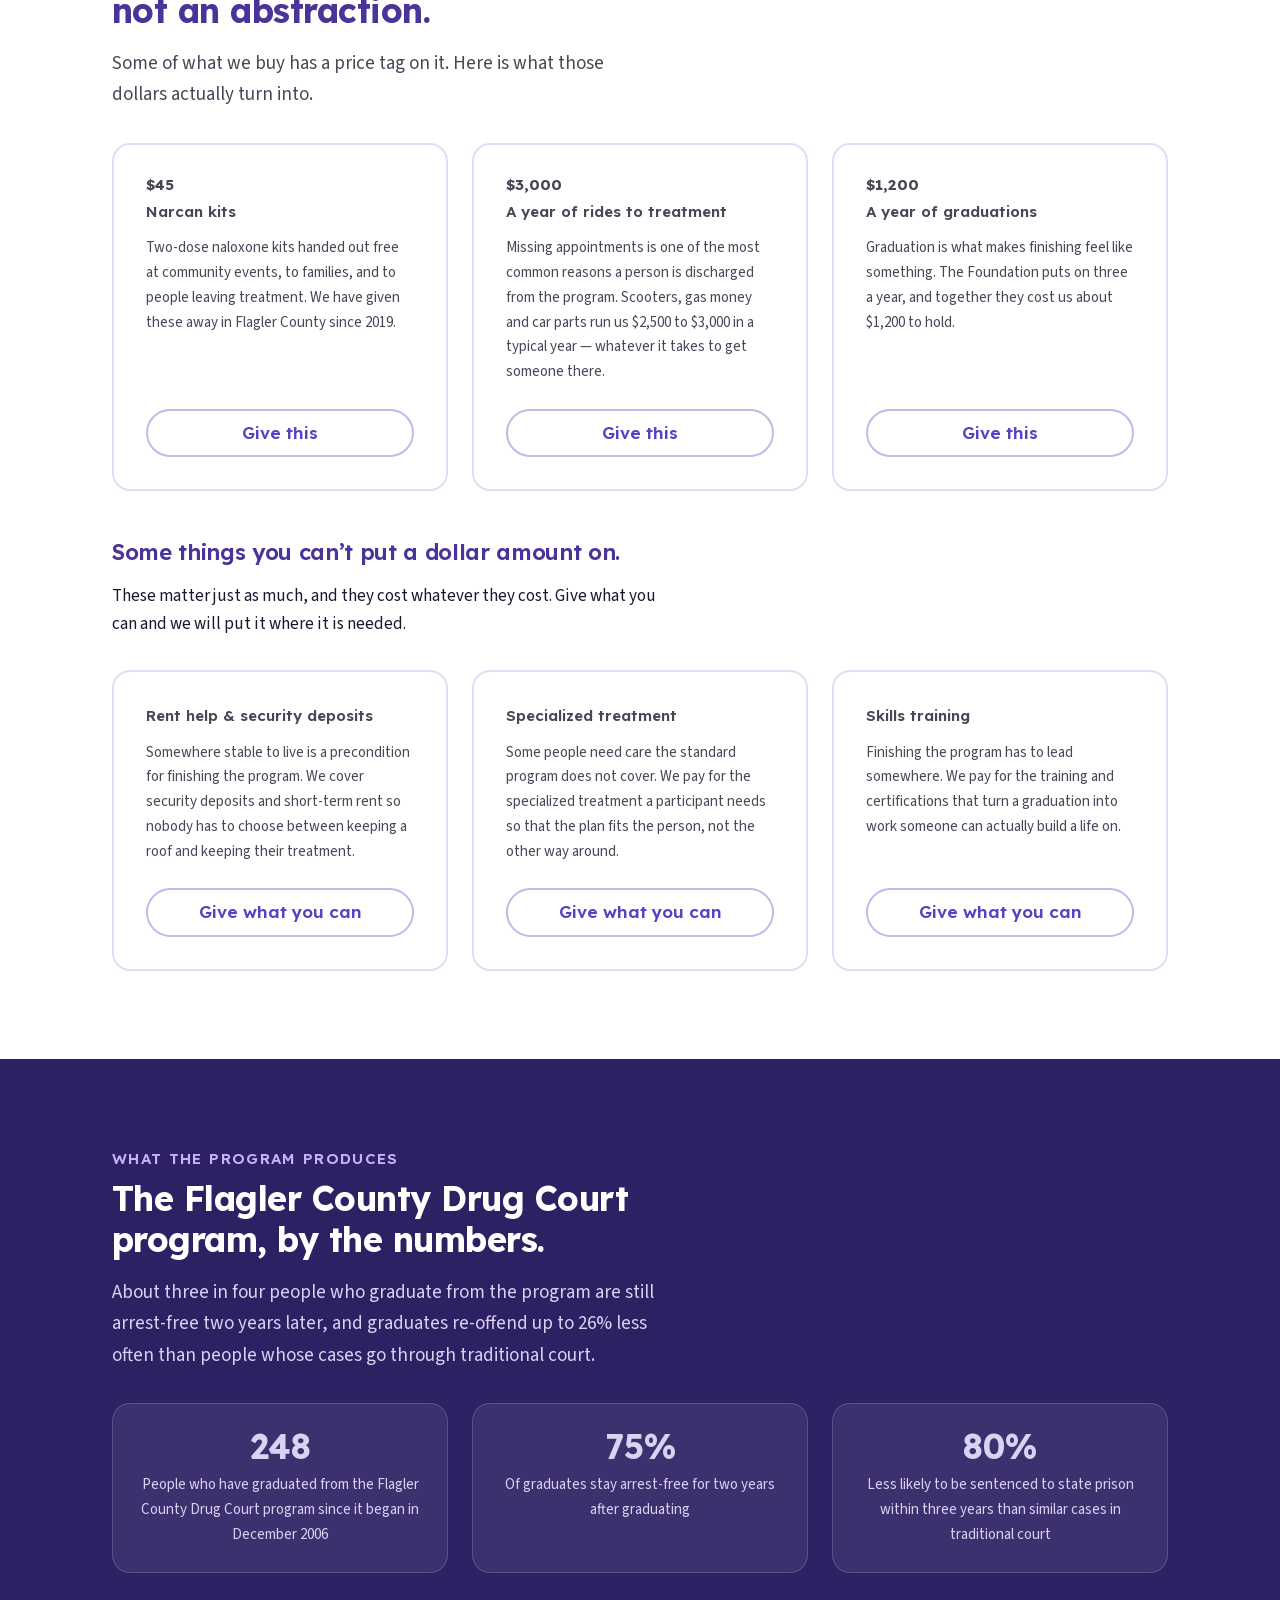
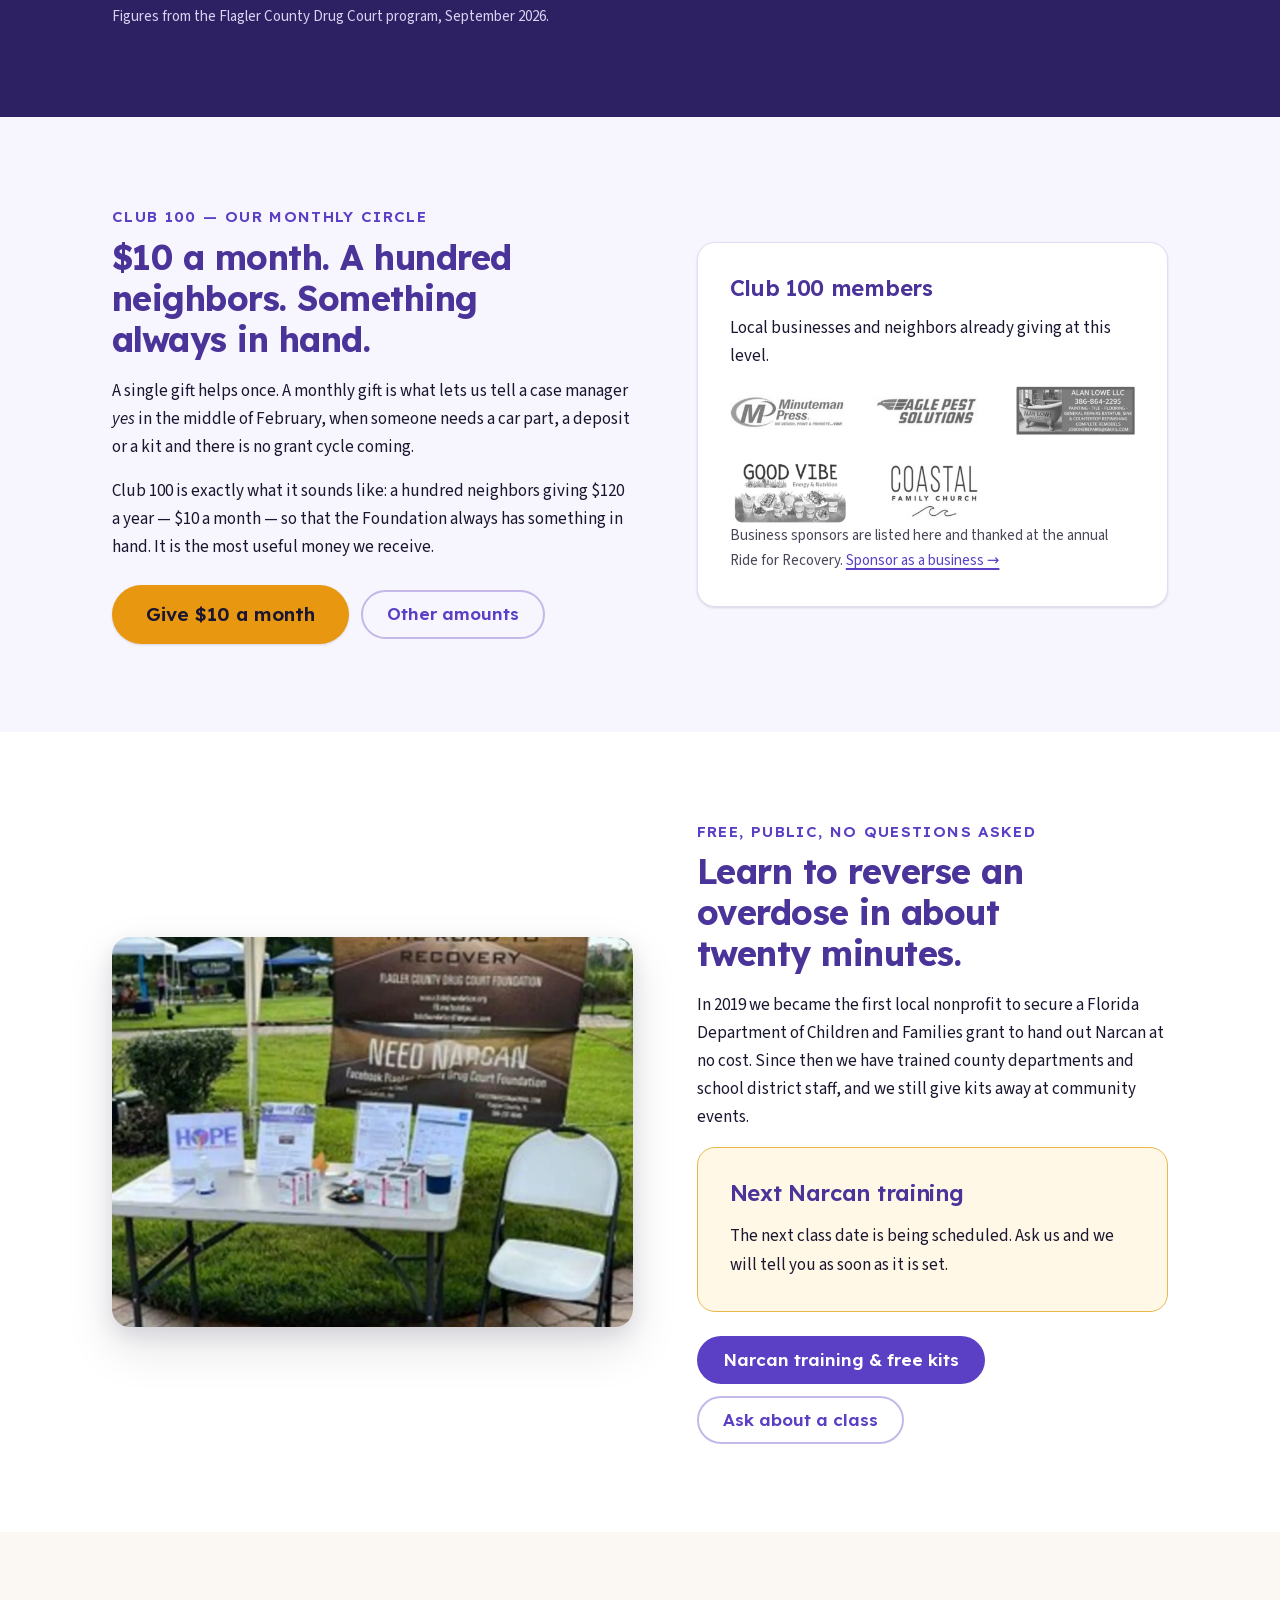
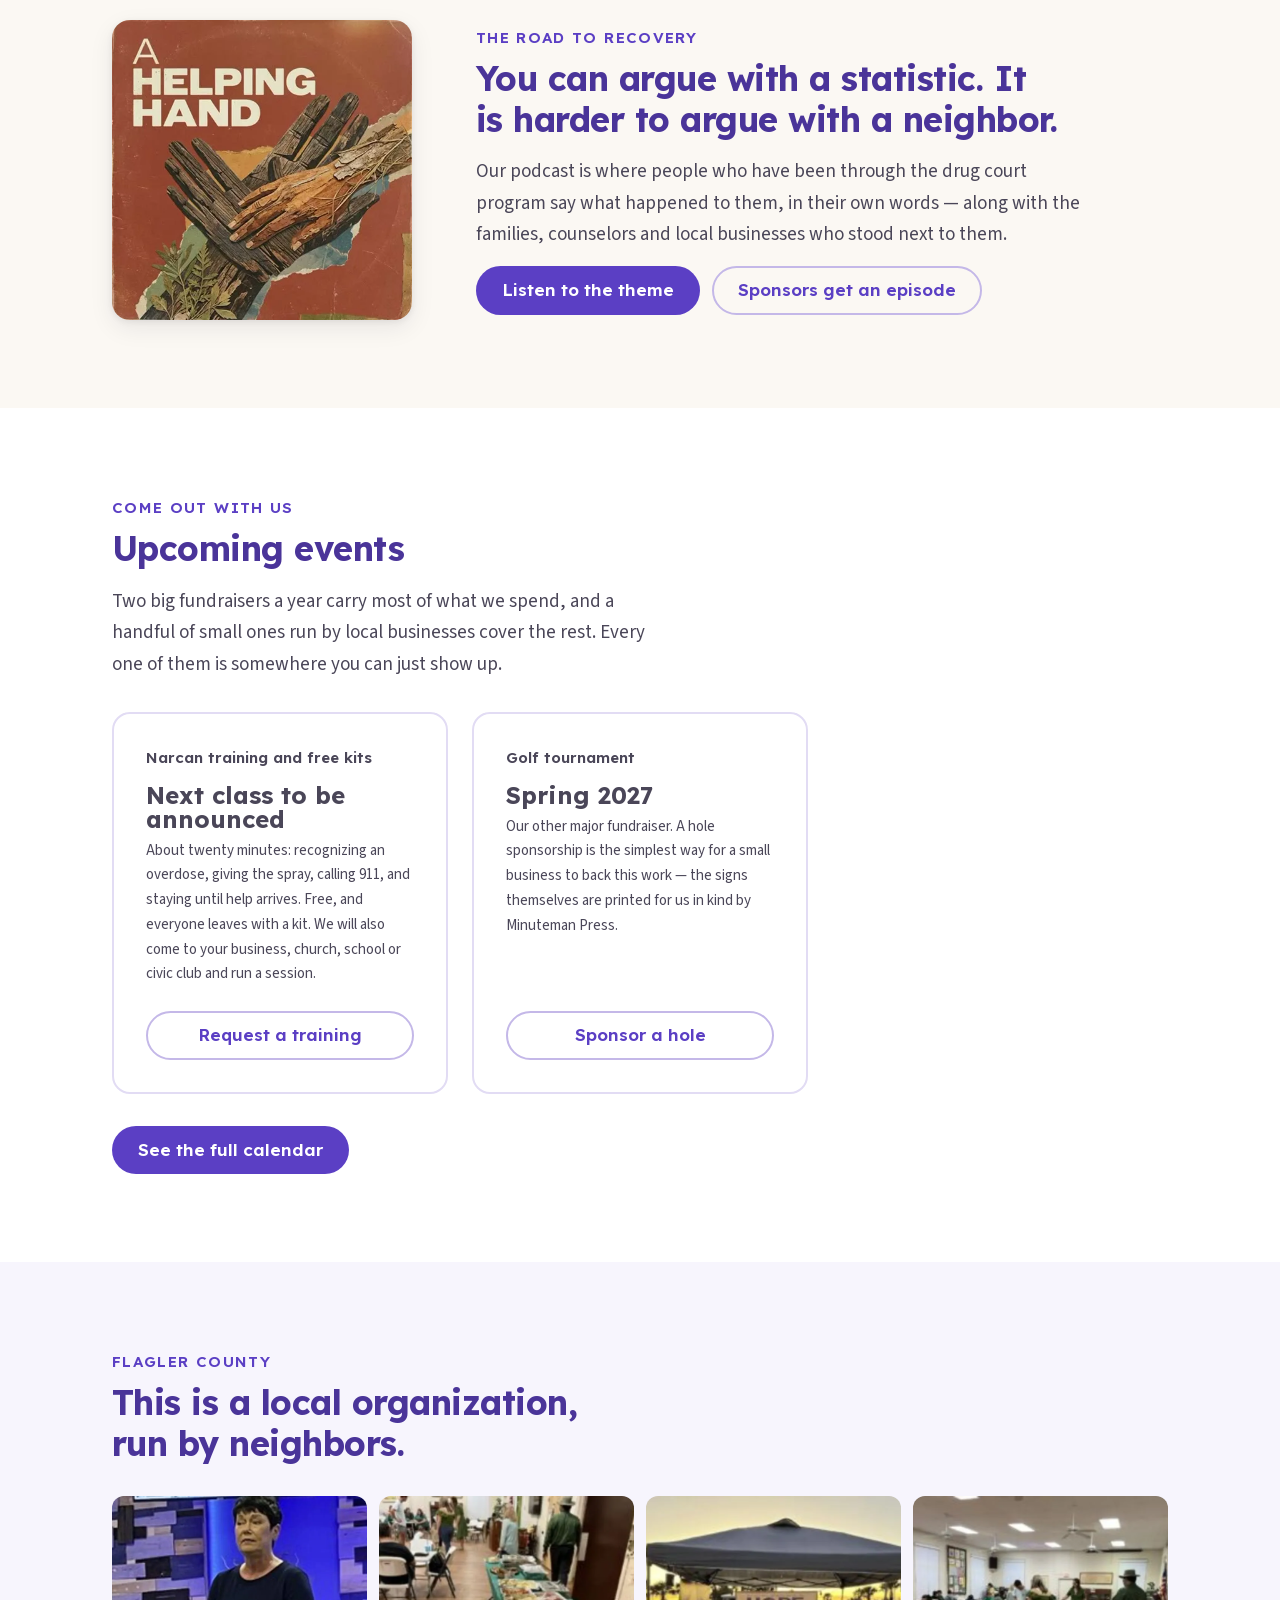
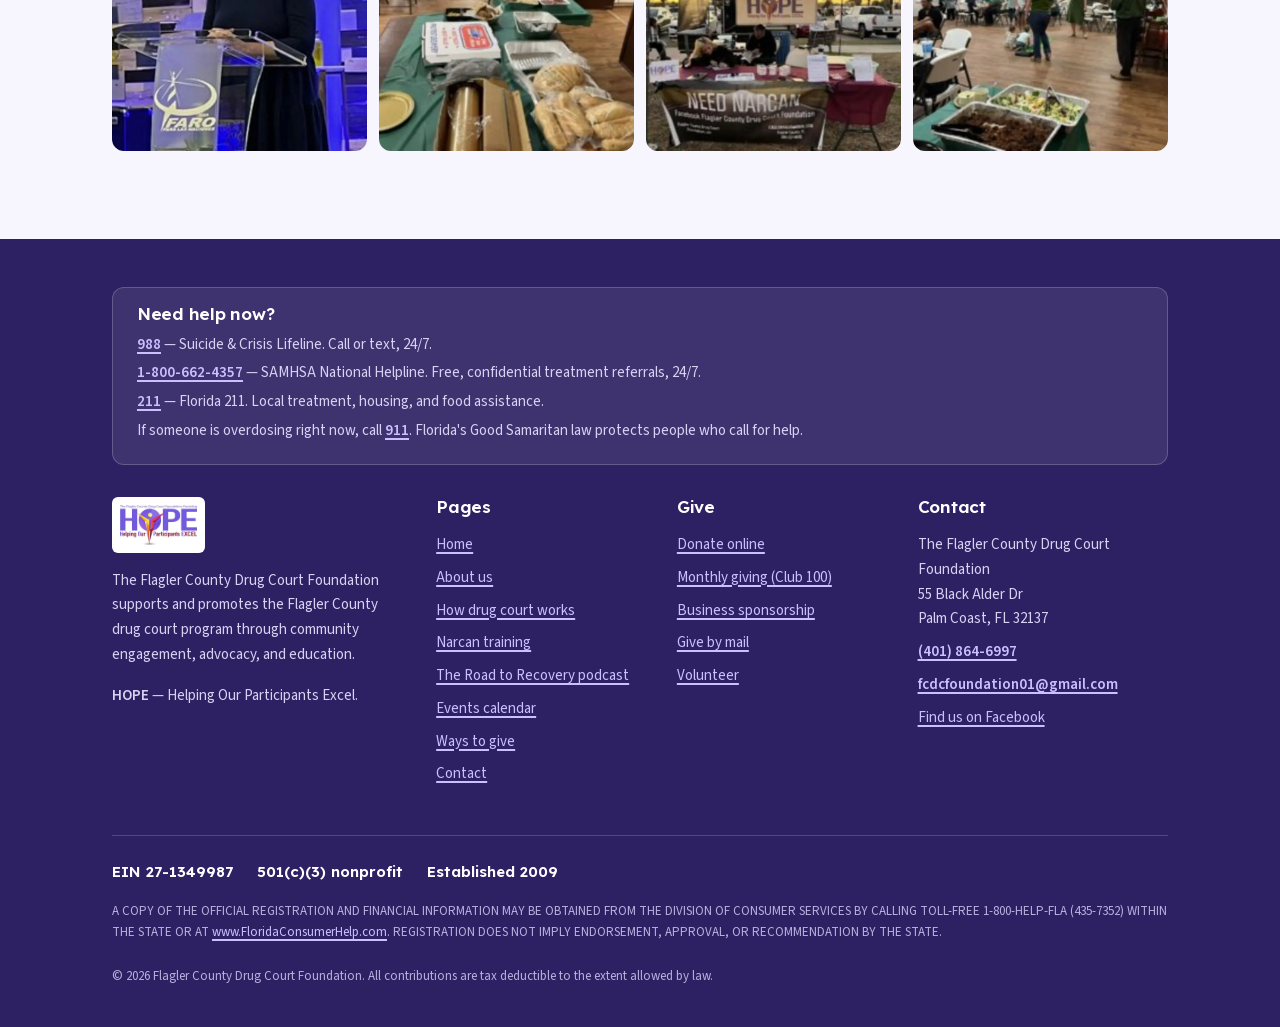
==== commit 8a9b5af7: "Home: live Facebook feed under the hero (Page Plugin, loaded on scroll); Facebook link in the footer" ====
--- a/index.html
+++ b/index.html
@@ -17,7 +17,7 @@
 
 <link rel="icon" href="assets/img/hope-logo.png">
 <link rel="preload" href="assets/fonts/Lexend-var.woff2" as="font" type="font/woff2" crossorigin>
-<link rel="stylesheet" href="css/style.css?v=20260921">
+<link rel="stylesheet" href="css/style.css?v=20261118">
 
 <script type="application/ld+json">
 {
@@ -27,6 +27,7 @@
   "alternateName": "FCDC HOPE Foundation",
   "url": "https://fcdcfoundation.org/",
   "logo": "https://fcdcfoundation.org/assets/img/hope-logo.png",
+  "sameAs": ["https://www.facebook.com/fcdcfinc/"],
   "foundingDate": "2009",
   "taxID": "27-1349987",
   "nonprofitStatus": "Nonprofit501c3",
@@ -114,6 +115,33 @@
     </div>
   </section>
 
+  <!-- Facebook feed: js/main.js swaps the link for Facebook's Page Plugin when the section nears the viewport -->
+  <section class="section section--tint" aria-labelledby="facebook-heading">
+    <div class="container">
+      <div class="fb-layout">
+        <div>
+          <p class="eyebrow">Follow along</p>
+          <h2 id="facebook-heading">The latest from our Facebook page</h2>
+          <p class="lede">
+            Event dates, photos and news go up on Facebook first. Whatever we post there shows up
+            here on its own.
+          </p>
+          <div class="btn-row">
+            <a class="btn btn--outline" href="https://www.facebook.com/fcdcfinc/" rel="noopener">Follow us on Facebook</a>
+          </div>
+          <p class="fb-feed__note">
+            The posts are loaded from Facebook when you reach this part of the page. If they do
+            not appear, your browser may be blocking them — the button above takes you straight
+            to the page.
+          </p>
+        </div>
+        <div class="fb-feed" data-fb-page="https://www.facebook.com/fcdcfinc/">
+          <a href="https://www.facebook.com/fcdcfinc/" rel="noopener">See our latest posts on Facebook</a>
+        </div>
+      </div>
+    </div>
+  </section>
+
   <!-- 2 ────────────────────────────────────────────── WHAT WE DO -->
   <section class="section" aria-labelledby="whatwedo-heading">
     <div class="container">
@@ -559,6 +587,7 @@
           <li>The Flagler County Drug Court Foundation<br>55 Black Alder Dr<br>Palm Coast, FL 32137</li>
           <li><strong><a href="tel:+14018646997">(401) 864-6997</a></strong></li>
           <li><strong><a href="mailto:fcdcfoundation01@gmail.com">fcdcfoundation01@gmail.com</a></strong></li>
+          <li><a href="https://www.facebook.com/fcdcfinc/" rel="noopener">Find us on Facebook</a></li>
         </ul>
       </div>
     </div>
@@ -586,6 +615,6 @@
 </footer>
 
 <script src="js/donate-config.js"></script>
-<script src="js/main.js?v=20260921" defer></script>
+<script src="js/main.js?v=20261118" defer></script>
 </body>
 </html>
--- a/css/style.css
+++ b/css/style.css
@@ -1124,7 +1124,27 @@
   .evt { break-inside: avoid; box-shadow: none; }
 }
 
+/* ==========================================================================
+   Facebook feed (home). The frame is Facebook's Page Plugin: 180–500px wide,
+   sized by js/main.js. Without JS the box is just the link.
+   ========================================================================== */
+.fb-layout { display: grid; grid-template-columns: minmax(0, 1fr); gap: var(--sp-6); align-items: start; }
+.fb-layout > * { min-width: 0; }
+@media (min-width: 900px) { .fb-layout { grid-template-columns: minmax(0, 1fr) 500px; gap: var(--sp-8, 4rem); } }
+.fb-feed { width: 100%; max-width: 500px; margin-inline: auto; }
+.fb-feed--live {
+  min-height: 640px;
+  background: var(--color-bg-tint);
+  border: 1px solid var(--color-border);
+  border-radius: var(--radius-lg);
+  overflow: hidden;
+  display: grid;
+  place-items: center;
+}
+.fb-feed iframe { display: block; border: 0; width: 100%; height: 640px; background: #fff; }
+.fb-feed__note { font-size: 0.9rem; color: var(--color-text-muted); margin-top: var(--sp-5); max-width: var(--measure); }
+
 @media print {
-  .site-header, .mobile-donate, .help-now, .btn { display: none !important; }
+  .site-header, .mobile-donate, .help-now, .btn, .fb-feed { display: none !important; }
   body { font-size: 11pt; }
 }
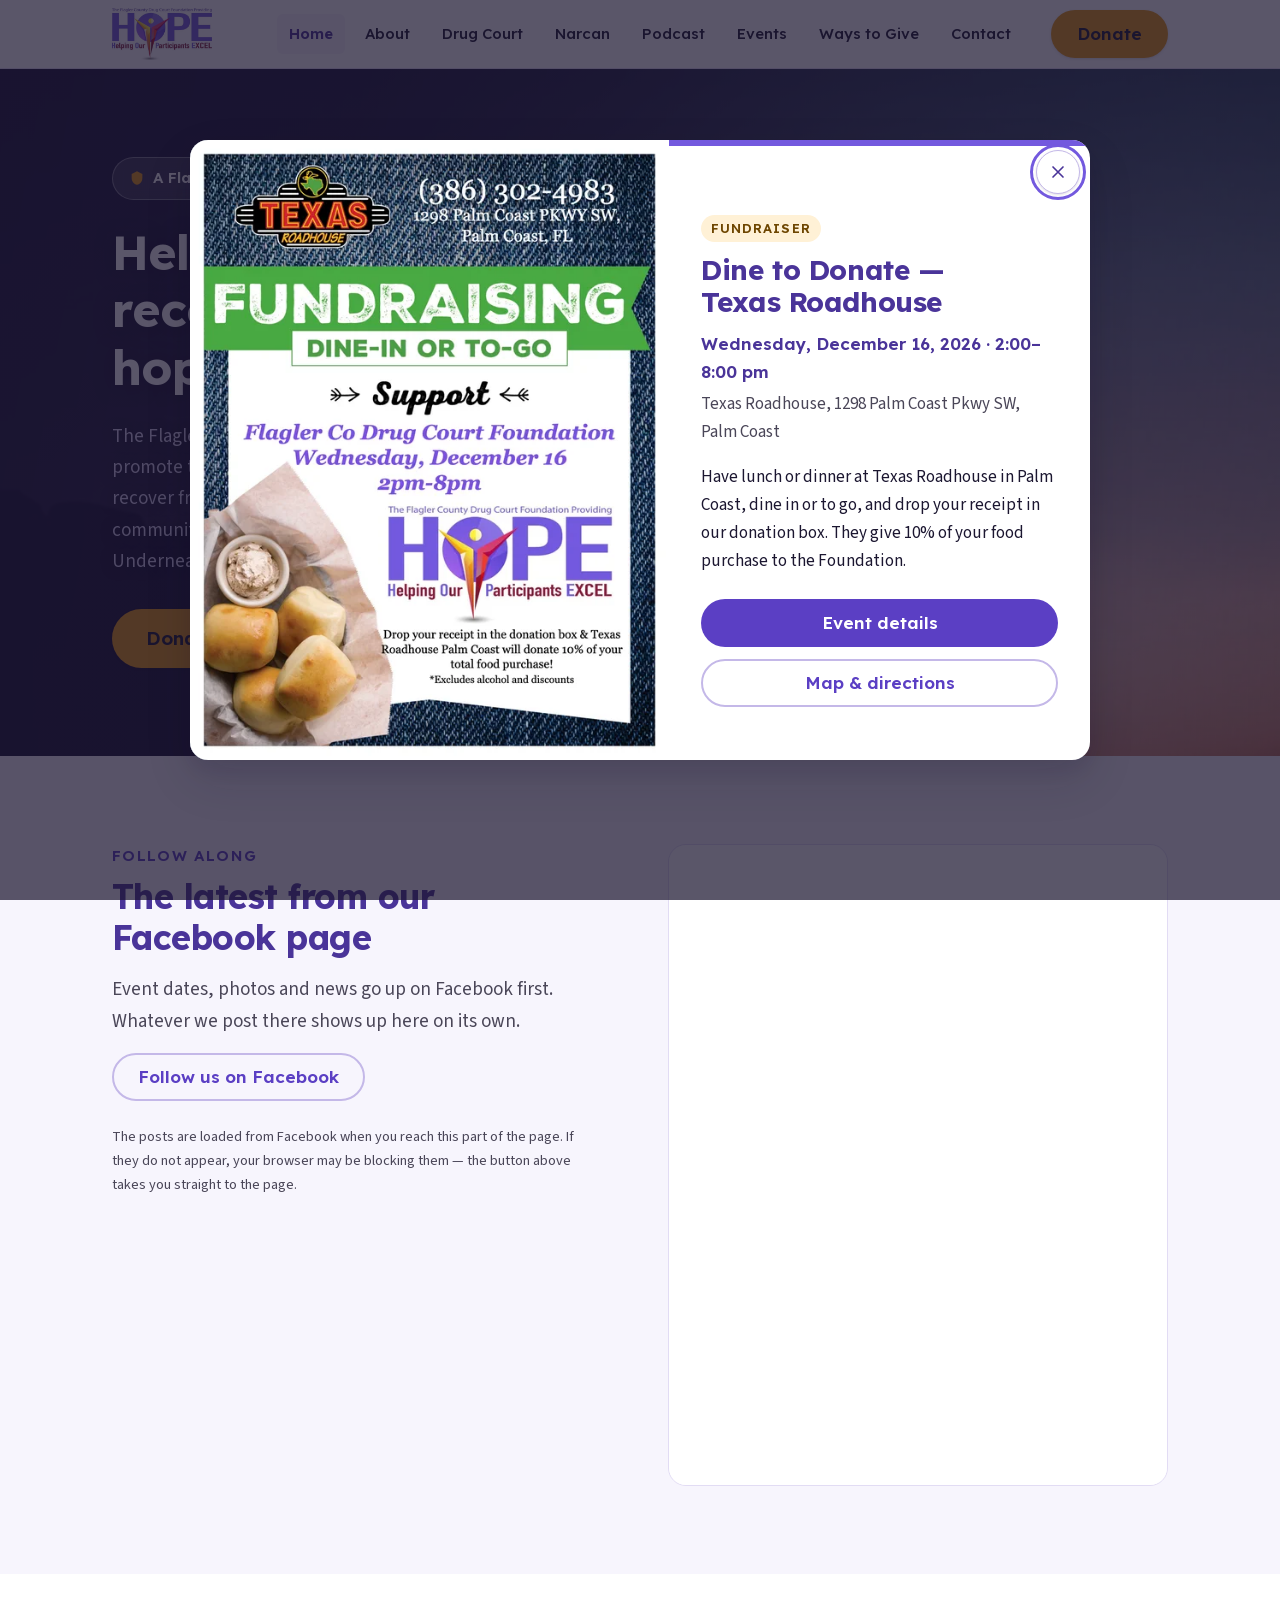
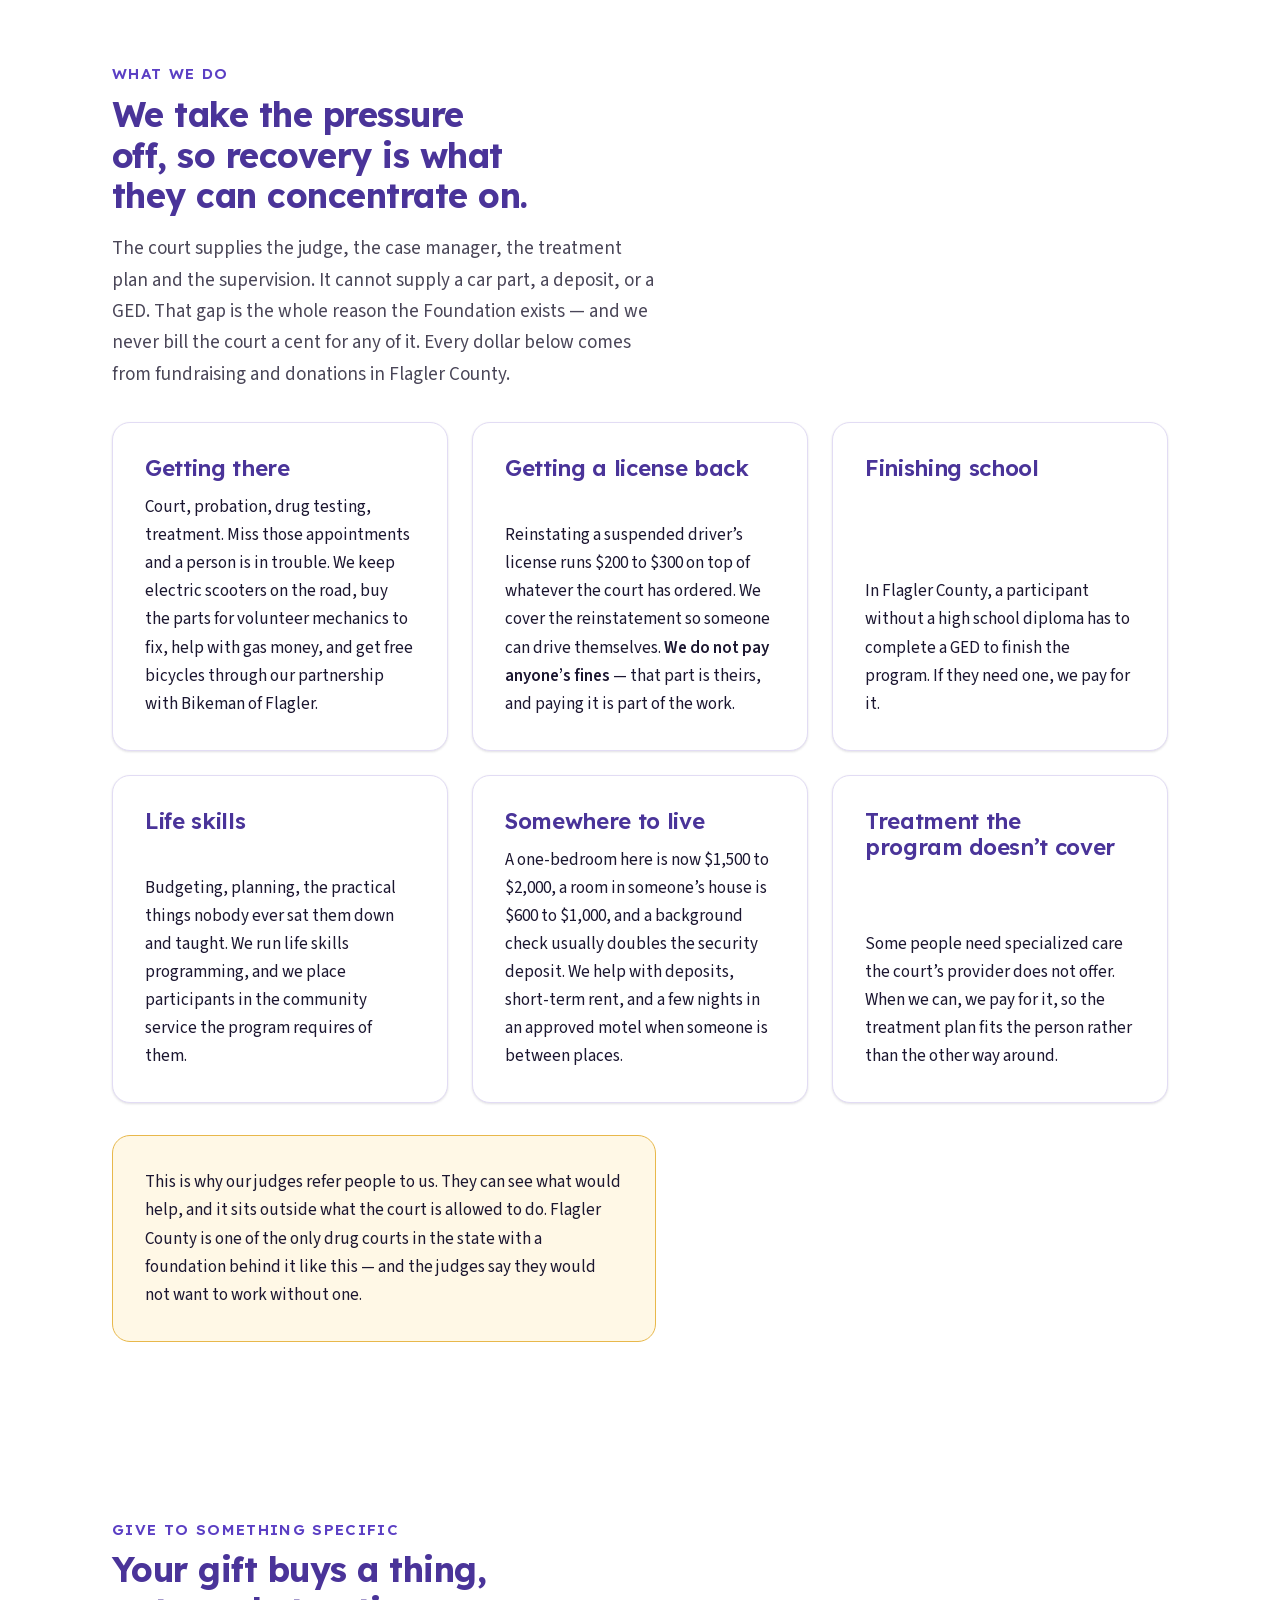
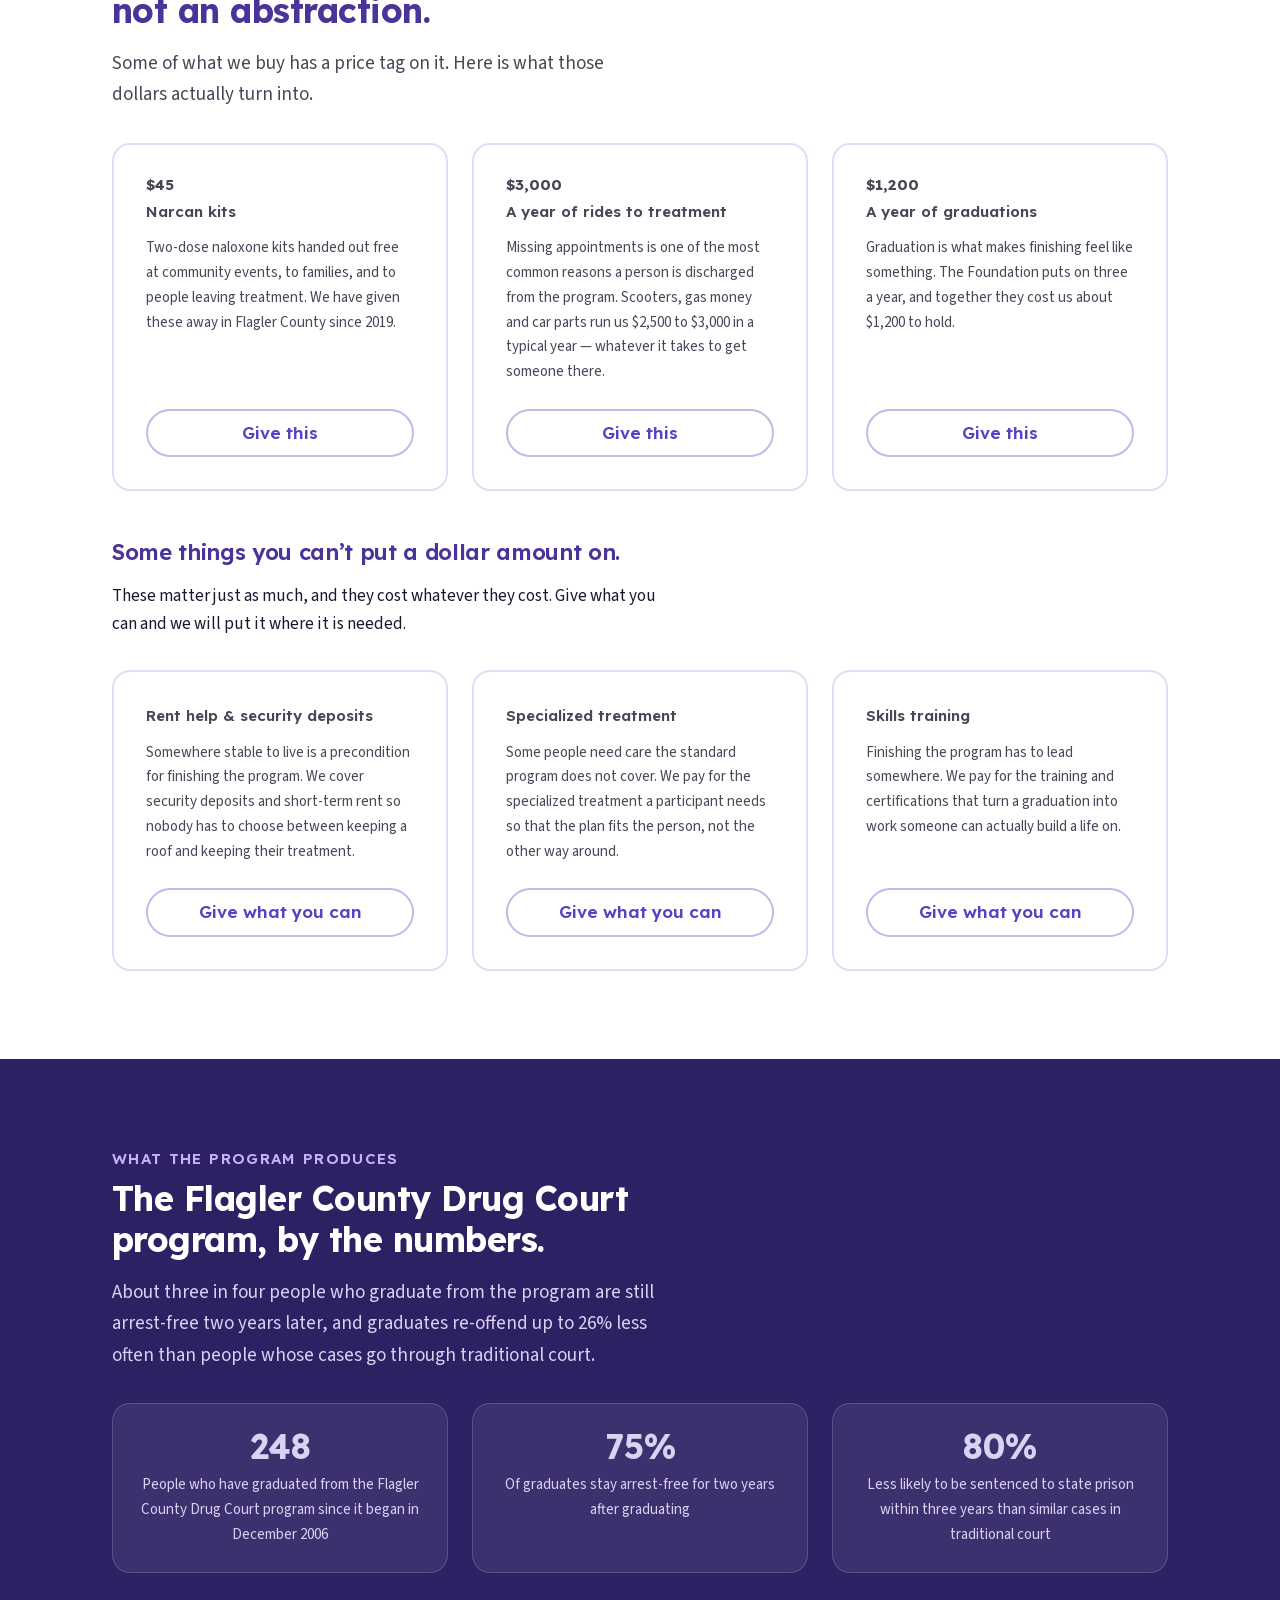
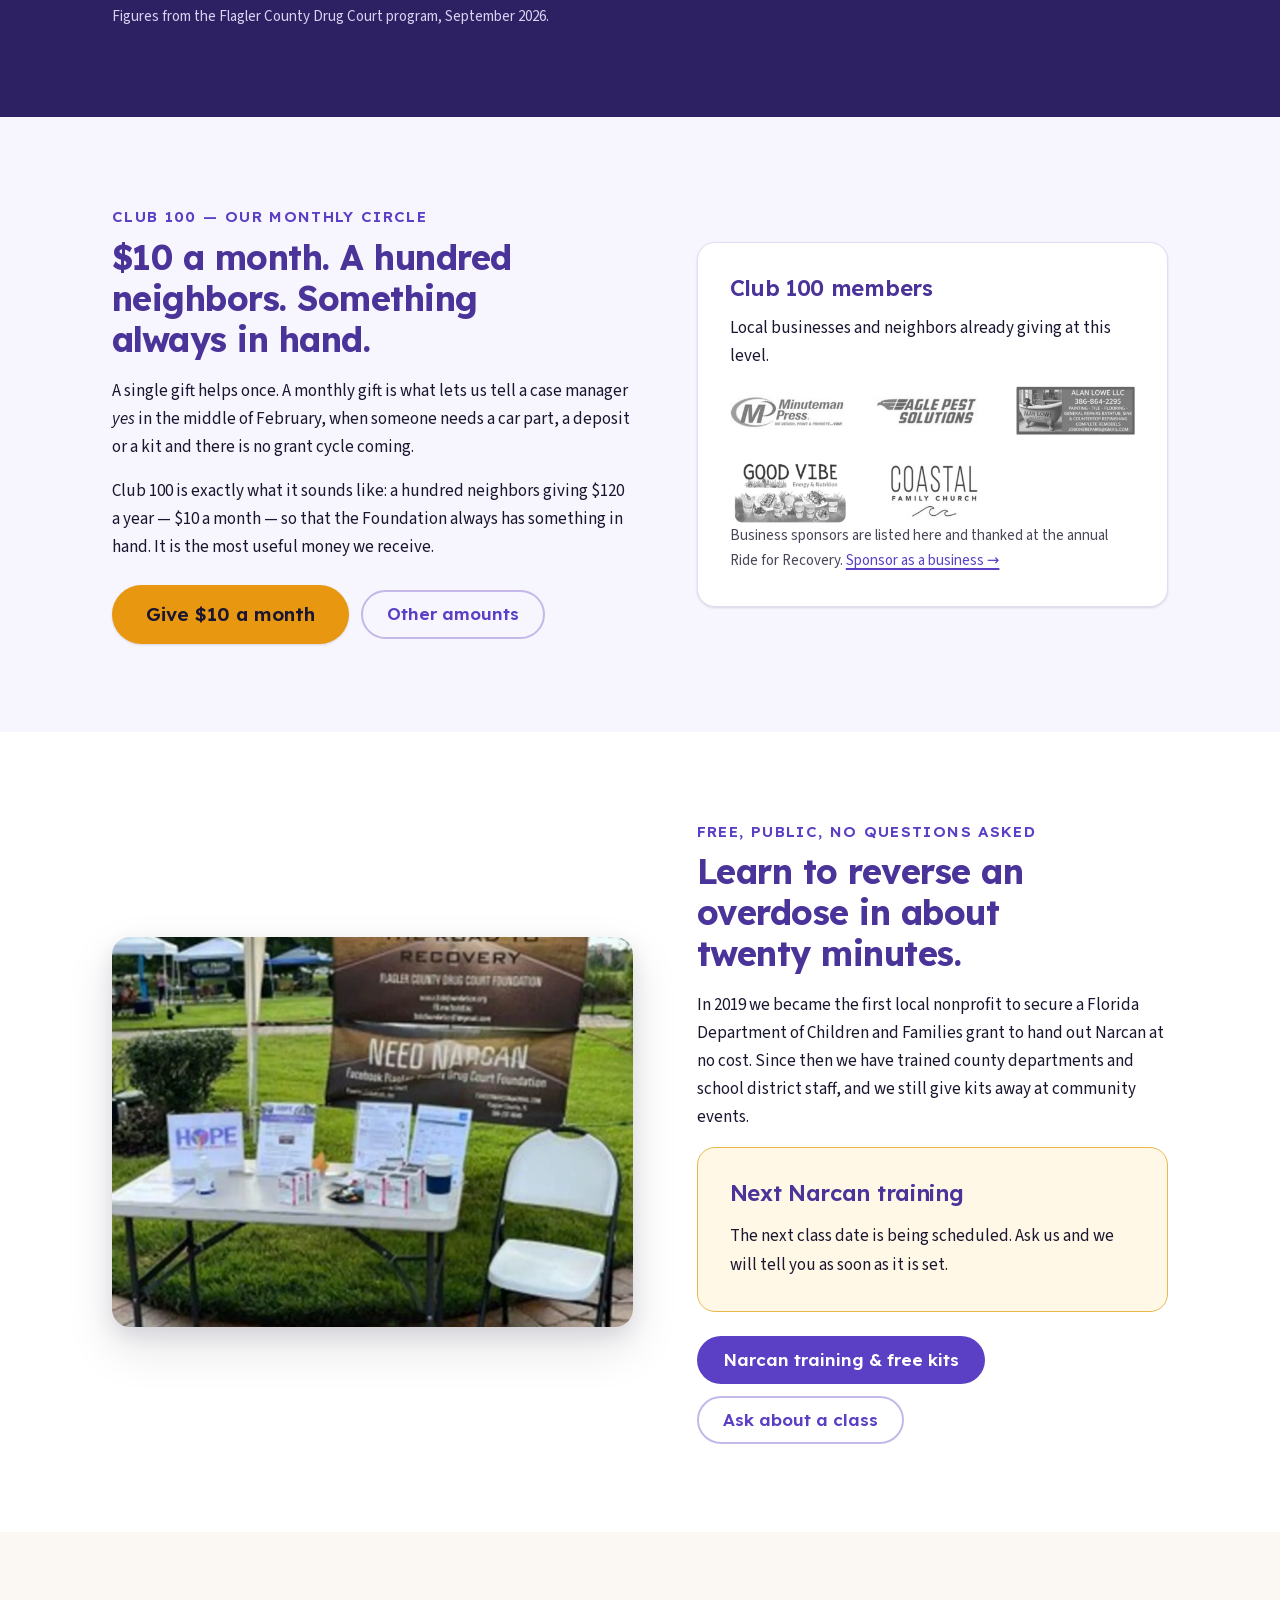
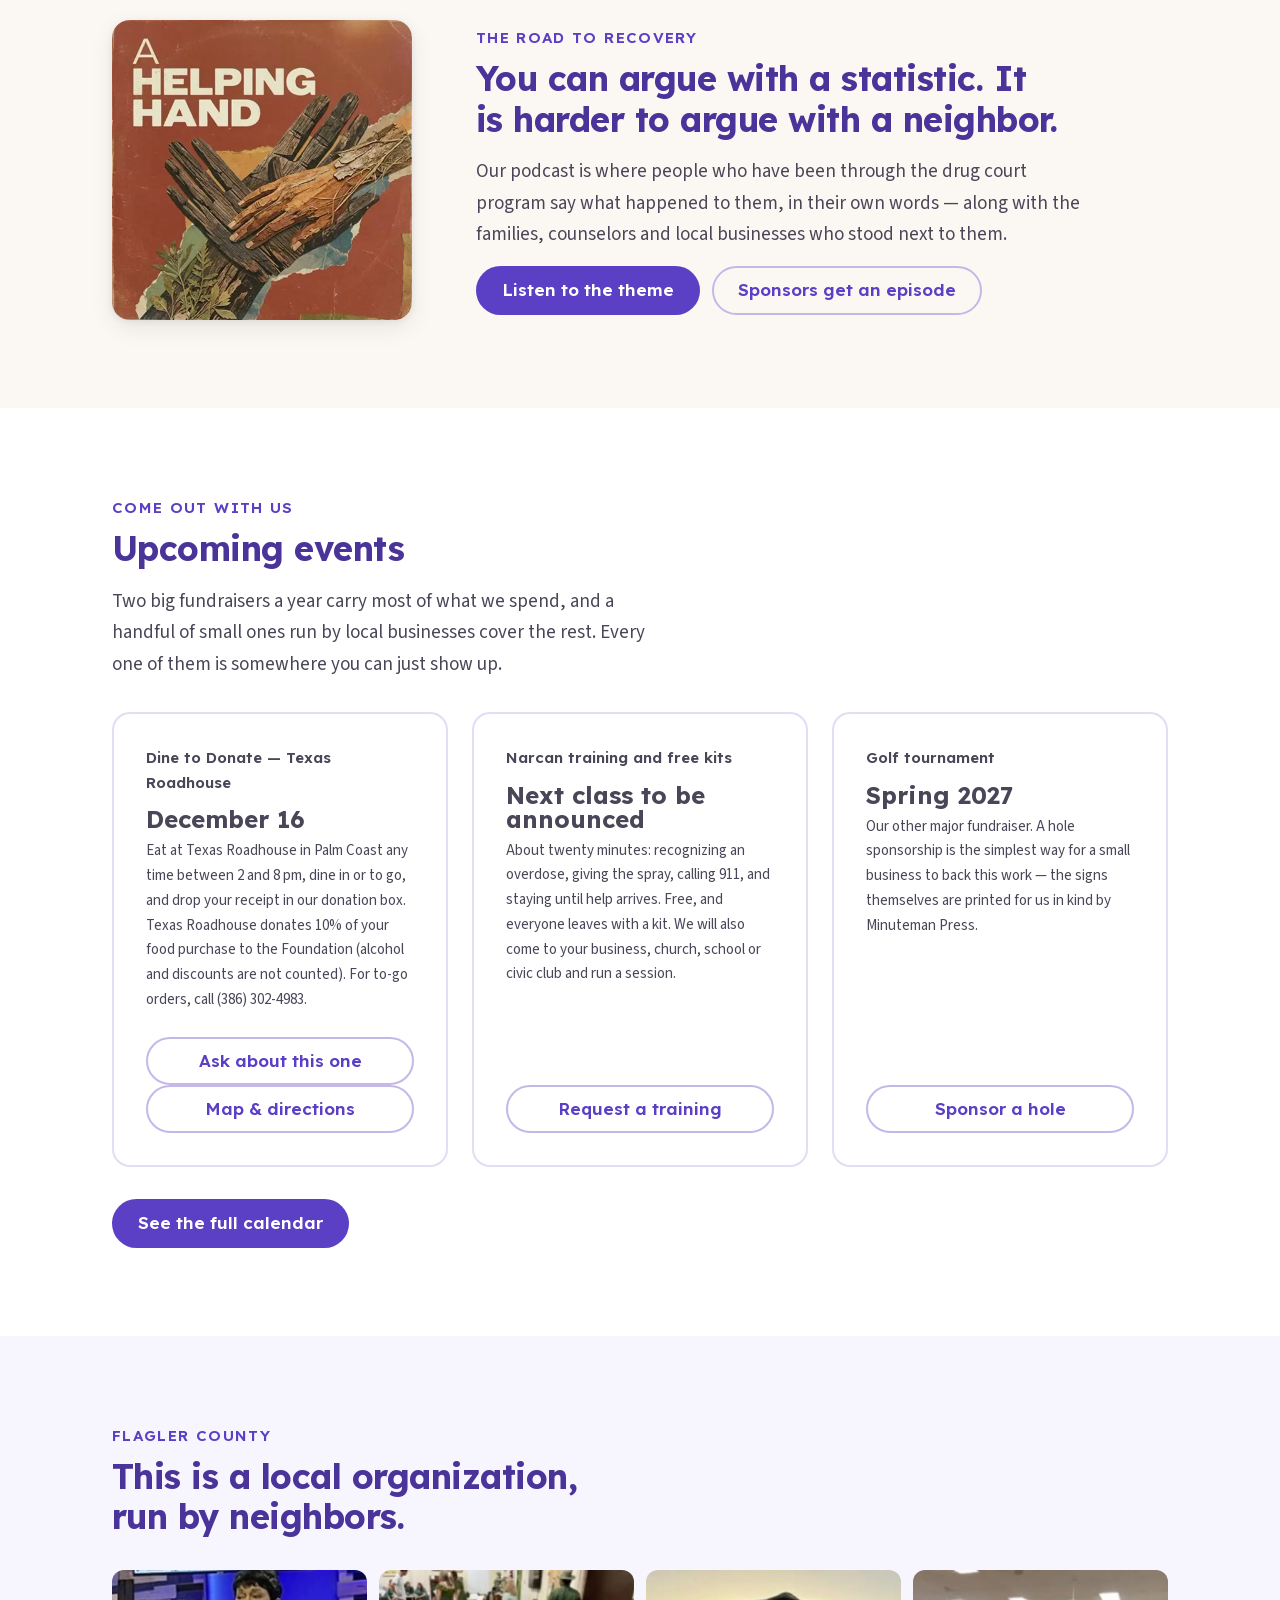
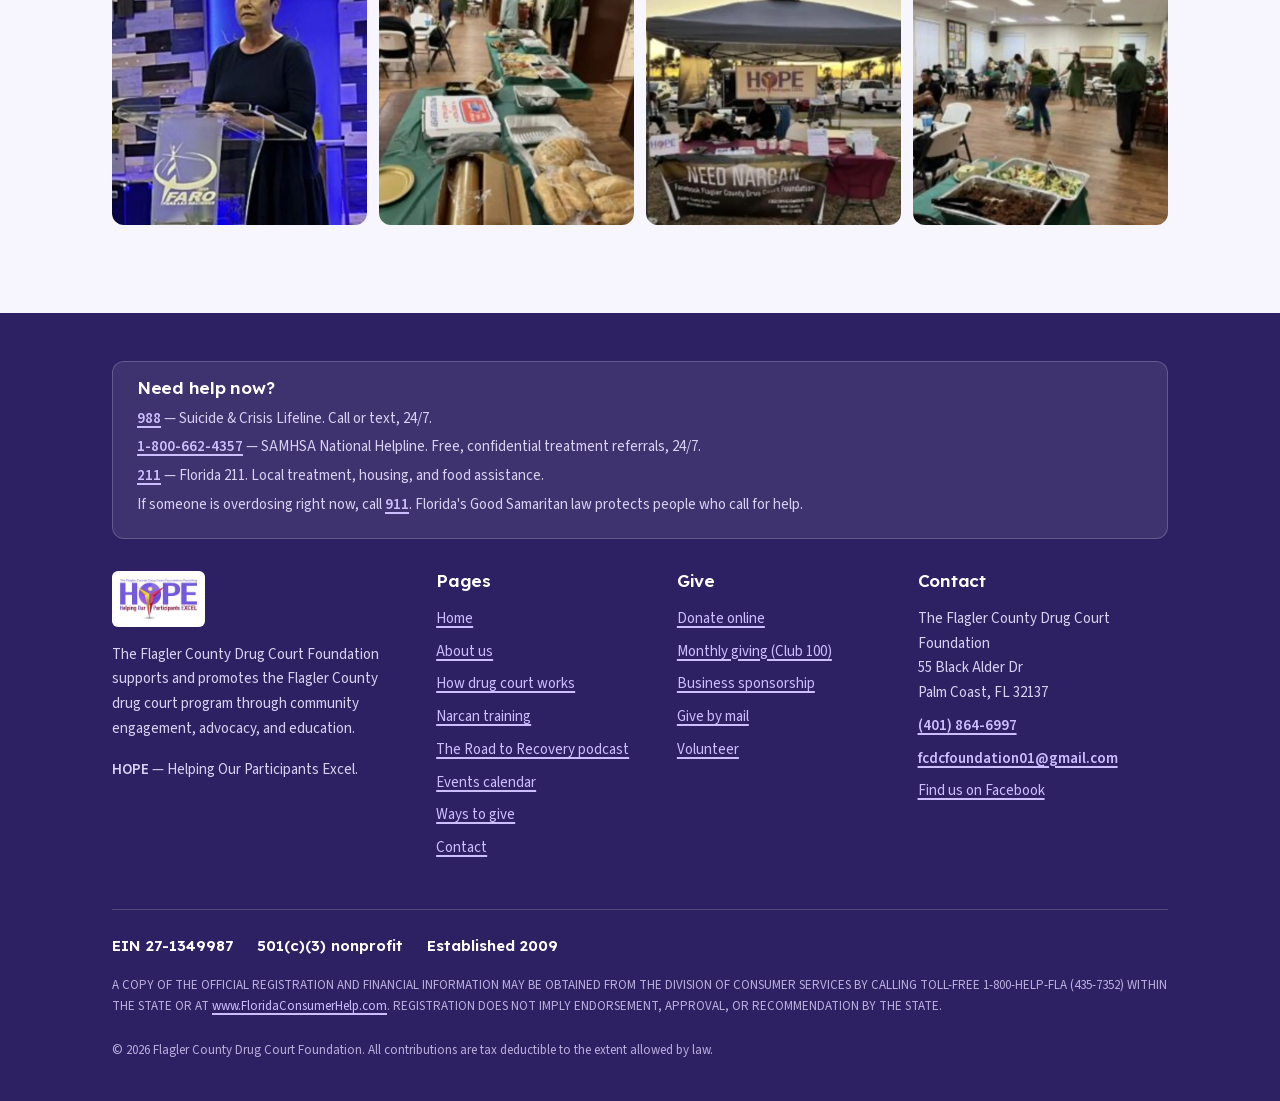
==== commit a9368c38: "Events: Texas Roadhouse Dine to Donate, Dec 16 (2-8 pm), with its flyer; home-page event pop-up gene" ====
--- a/index.html
+++ b/index.html
@@ -17,7 +17,7 @@
 
 <link rel="icon" href="assets/img/hope-logo.png">
 <link rel="preload" href="assets/fonts/Lexend-var.woff2" as="font" type="font/woff2" crossorigin>
-<link rel="stylesheet" href="css/style.css?v=20261118">
+<link rel="stylesheet" href="css/style.css?v=20261123">
 
 <script type="application/ld+json">
 {
@@ -477,6 +477,13 @@
 
       <div class="grid grid--3">
         <div class="tier">
+          <p class="tier__buys">Dine to Donate — Texas Roadhouse</p>
+          <p class="tier__amount" style="font-size:1.5rem">December 16</p>
+          <p>Eat at Texas Roadhouse in Palm Coast any time between 2 and 8 pm, dine in or to go, and drop your receipt in our donation box. Texas Roadhouse donates 10% of your food purchase to the Foundation (alcohol and discounts are not counted). For to-go orders, call (386) 302-4983.</p>
+          <a class="btn btn--outline" href="contact.html?subject=general">Ask about this one</a>
+          <a class="btn btn--outline" href="https://www.google.com/maps/search/?api=1&amp;query=Texas+Roadhouse+1298+Palm+Coast+Pkwy+SW+Palm+Coast+FL" target="_blank" rel="noopener">Map &amp; directions</a>
+        </div>
+        <div class="tier">
           <p class="tier__buys">Narcan training and free kits</p>
           <p class="tier__amount" style="font-size:1.5rem">Next class to be announced</p>
           <p>About twenty minutes: recognizing an overdose, giving the spray, calling 911, and staying until help arrives. Free, and everyone leaves with a kit. We will also come to your business, church, school or civic club and run a session.</p>
@@ -525,6 +532,30 @@
       </div>
     </div>
   </section>
+
+  <!-- Event pop-up: generated from data/events.json (popup: true) -->
+  <dialog class="pop" data-popup="event-dine-to-donate-texas-roadhouse-2026-12-16" data-until="2026-12-16T20:00" aria-labelledby="pop-heading">
+    <button class="pop__x" type="button" aria-label="Close">
+      <svg viewBox="0 0 24 24" fill="none" stroke="currentColor" stroke-width="2" stroke-linecap="round" aria-hidden="true"><path d="M6 6l12 12M18 6L6 18"/></svg>
+    </button>
+    <div class="pop__in">
+      <figure class="pop__flyer">
+        <img src="assets/img/flyer-texas-roadhouse-2026-12-16-560.webp" srcset="assets/img/flyer-texas-roadhouse-2026-12-16-560.webp 560w, assets/img/flyer-texas-roadhouse-2026-12-16-1120.webp 1120w"
+          sizes="(min-width: 760px) 440px, 70vw" width="1120" height="1449" alt="Flyer: Dine to Donate — Texas Roadhouse, Wednesday, December 16, 2026, 2:00–8:00 pm, Texas Roadhouse, 1298 Palm Coast Pkwy SW, Palm Coast.">
+      </figure>
+      <div class="pop__copy">
+        <span class="evt-kind evt-kind--fundraiser">Fundraiser</span>
+        <h2 id="pop-heading">Dine to Donate — Texas Roadhouse</h2>
+        <p class="pop__when">Wednesday, December 16, 2026 &middot; 2:00–8:00 pm</p>
+        <p class="pop__where">Texas Roadhouse, 1298 Palm Coast Pkwy SW, Palm Coast</p>
+        <p>Have lunch or dinner at Texas Roadhouse in Palm Coast, dine in or to go, and drop your receipt in our donation box. They give 10% of your food purchase to the Foundation.</p>
+        <p class="pop__act">
+          <a class="btn btn--primary" href="events.html#event-dine-to-donate-texas-roadhouse">Event details</a>
+          <a class="btn btn--outline" href="https://www.google.com/maps/search/?api=1&amp;query=Texas+Roadhouse+1298+Palm+Coast+Pkwy+SW+Palm+Coast+FL" target="_blank" rel="noopener">Map &amp; directions</a>
+        </p>
+      </div>
+    </div>
+  </dialog>
 
 </main>
 
@@ -615,6 +646,6 @@
 </footer>
 
 <script src="js/donate-config.js"></script>
-<script src="js/main.js?v=20261118" defer></script>
+<script src="js/main.js?v=20261123" defer></script>
 </body>
 </html>
--- a/css/style.css
+++ b/css/style.css
@@ -1144,7 +1144,73 @@
 .fb-feed iframe { display: block; border: 0; width: 100%; height: 640px; background: #fff; }
 .fb-feed__note { font-size: 0.9rem; color: var(--color-text-muted); margin-top: var(--sp-5); max-width: var(--measure); }
 
+/* ==========================================================================
+   Event pop-up (home): the flyer, a blurb, two buttons. Generated from
+   data/events.json; opened by js/main.js. A closed <dialog> gets no display
+   rule here, because one would show it.
+   ========================================================================== */
+.pop {
+  padding: 0; border: 0; color: var(--color-text); background: var(--color-surface);
+  width: min(900px, calc(100vw - 24px)); max-width: none;
+  max-height: calc(100dvh - 24px);
+  border-radius: var(--radius-lg); box-shadow: var(--shadow-lg);
+  overflow: hidden;
+}
+.pop[open] { display: flex; flex-direction: column; }
+.pop::backdrop { background: rgba(27, 22, 48, .72); }
+.pop__in {
+  display: grid; grid-template-columns: auto minmax(0, 1fr);
+  min-height: 0; overflow: auto; overscroll-behavior: contain;
+}
+.pop__flyer { margin: 0; background: #1F2D4D; display: flex; justify-content: center; }
+.pop__flyer img {
+  display: block; width: auto; max-width: 100%;
+  height: min(620px, calc(100dvh - 24px)); aspect-ratio: 1120 / 1449; object-fit: contain;
+}
+.pop__copy {
+  display: flex; flex-direction: column; justify-content: center; align-items: flex-start;
+  padding: var(--sp-7) var(--sp-6) var(--sp-6);
+  border-top: 6px solid var(--hope-purple);
+}
+.pop__copy h2 { font-size: var(--fs-2xl); line-height: 1.15; margin: var(--sp-3) 0 var(--sp-3); text-wrap: balance; }
+.pop__copy p { margin: 0 0 var(--sp-4); }
+.pop__copy .pop__when { font-family: var(--font-head); font-weight: 600; color: var(--hope-purple-800); margin-bottom: var(--sp-1); }
+.pop__copy .pop__where { color: var(--color-text-muted); }
+.pop__copy .pop__act { display: flex; flex-wrap: wrap; gap: var(--sp-3); margin: var(--sp-2) 0 0; width: 100%; }
+.pop__act .btn { flex: 1 1 180px; }
+.pop__x {
+  position: absolute; top: 10px; right: 10px; z-index: 2;
+  display: inline-flex; align-items: center; justify-content: center;
+  width: 44px; height: 44px; padding: 0;
+  border: 1px solid var(--color-border-strong); border-radius: 50%;
+  background: #fff; color: var(--hope-purple-800); cursor: pointer;
+  box-shadow: var(--shadow-sm);
+}
+.pop__x:hover { background: var(--hope-purple-700); border-color: var(--hope-purple-700); color: #fff; }
+.pop__x svg { width: 20px; height: 20px; }
+@media (max-width: 759px) {
+  .pop { width: min(440px, calc(100vw - 20px)); max-height: calc(100dvh - 20px); }
+  .pop__in { grid-template-columns: minmax(0, 1fr); }
+  .pop__flyer img { height: auto; max-height: 46dvh; }
+  .pop__copy { padding: var(--sp-5) var(--sp-5) 0; justify-content: flex-start; border-top-width: 4px; }
+  .pop__copy h2 { font-size: var(--fs-xl); margin-top: var(--sp-2); }
+  /* The buttons stay in view on a short phone while the blurb scrolls under them. */
+  .pop__copy .pop__act {
+    position: sticky; bottom: 0; margin: 0 calc(var(--sp-5) * -1); width: auto; align-self: stretch;
+    padding: var(--sp-3) var(--sp-5) var(--sp-4);
+    background: linear-gradient(rgba(255,255,255,0), #fff 10px);
+    flex-wrap: nowrap; gap: var(--sp-2);
+  }
+  .pop__act .btn { flex: 1 1 0; padding-inline: var(--sp-3); font-size: var(--fs-sm); }
+}
+@media (prefers-reduced-motion: no-preference) {
+  .pop[open] { animation: pop-in .4s var(--ease); }
+  .pop[open]::backdrop { animation: pop-fade .3s ease-out; }
+  @keyframes pop-in { from { opacity: 0; transform: translateY(14px); } }
+  @keyframes pop-fade { from { opacity: 0; } }
+}
+
 @media print {
-  .site-header, .mobile-donate, .help-now, .btn, .fb-feed { display: none !important; }
+  .site-header, .mobile-donate, .help-now, .btn, .fb-feed, .pop { display: none !important; }
   body { font-size: 11pt; }
 }
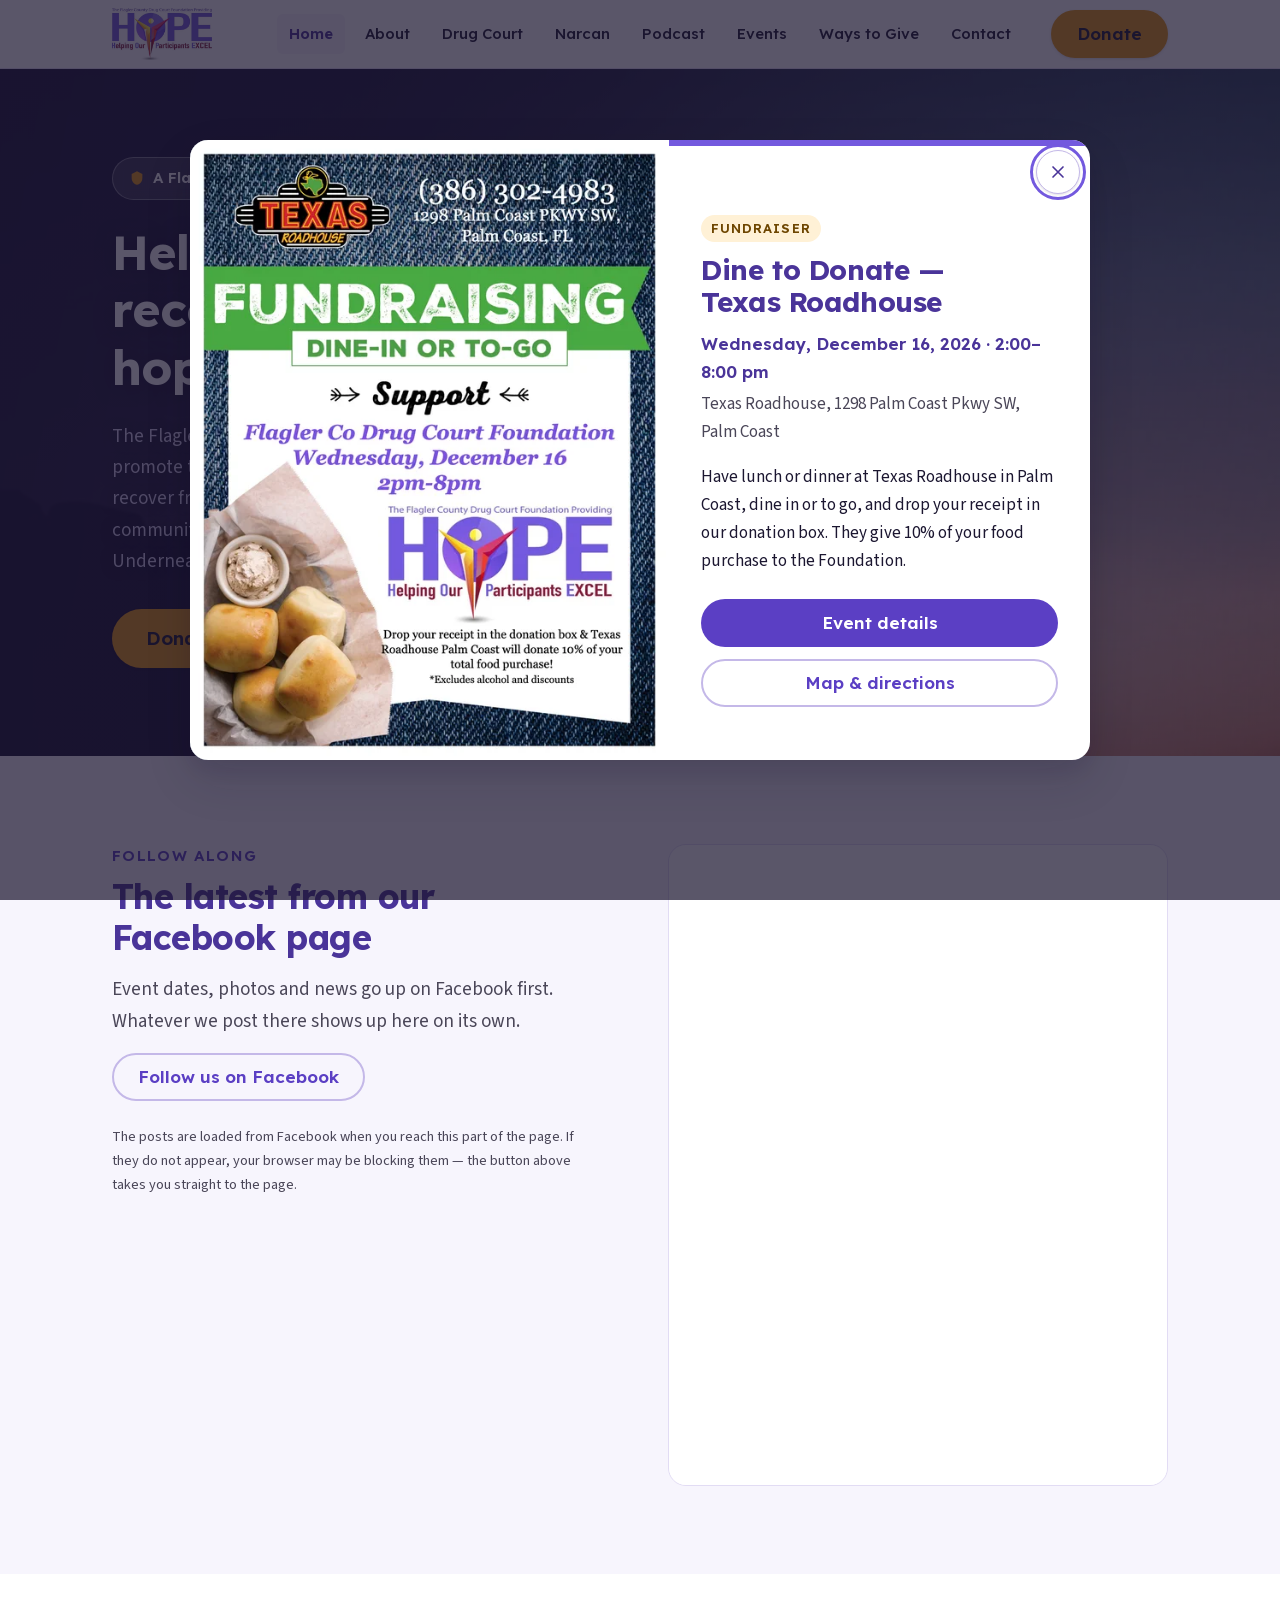
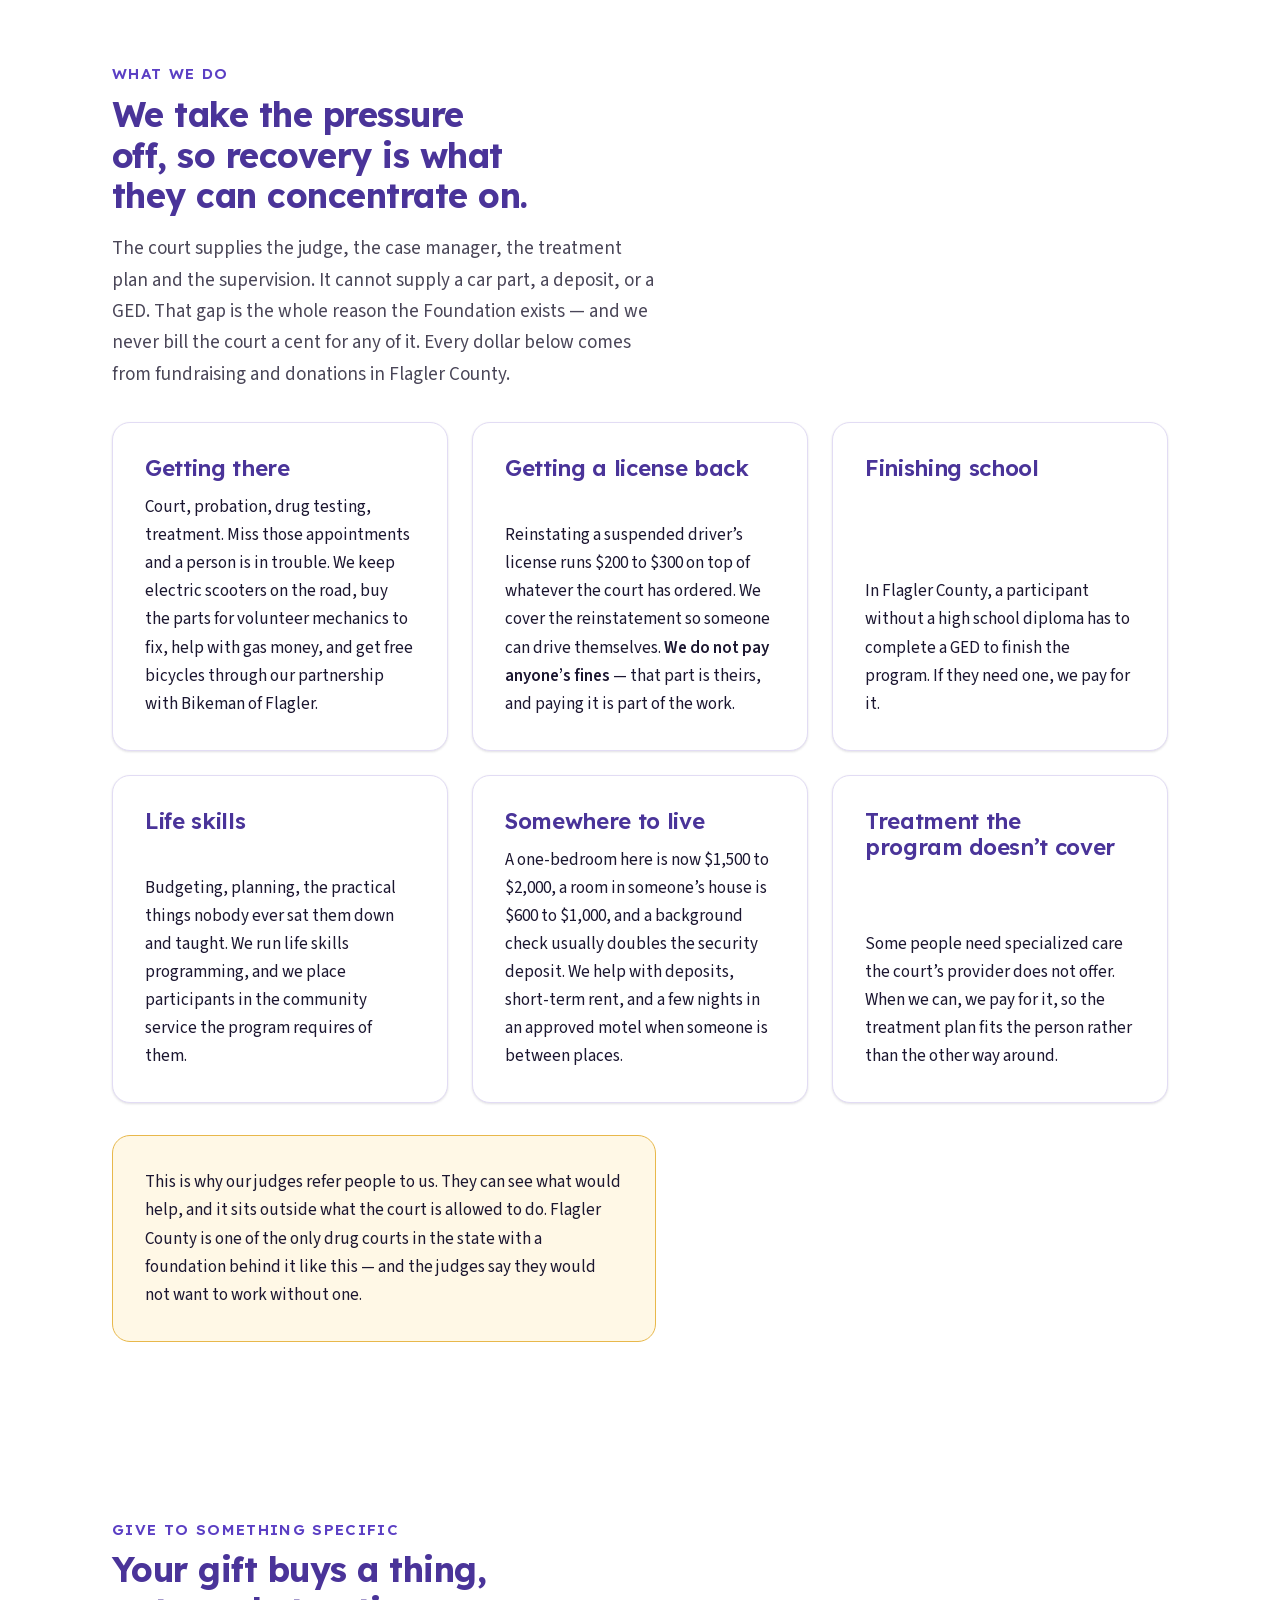
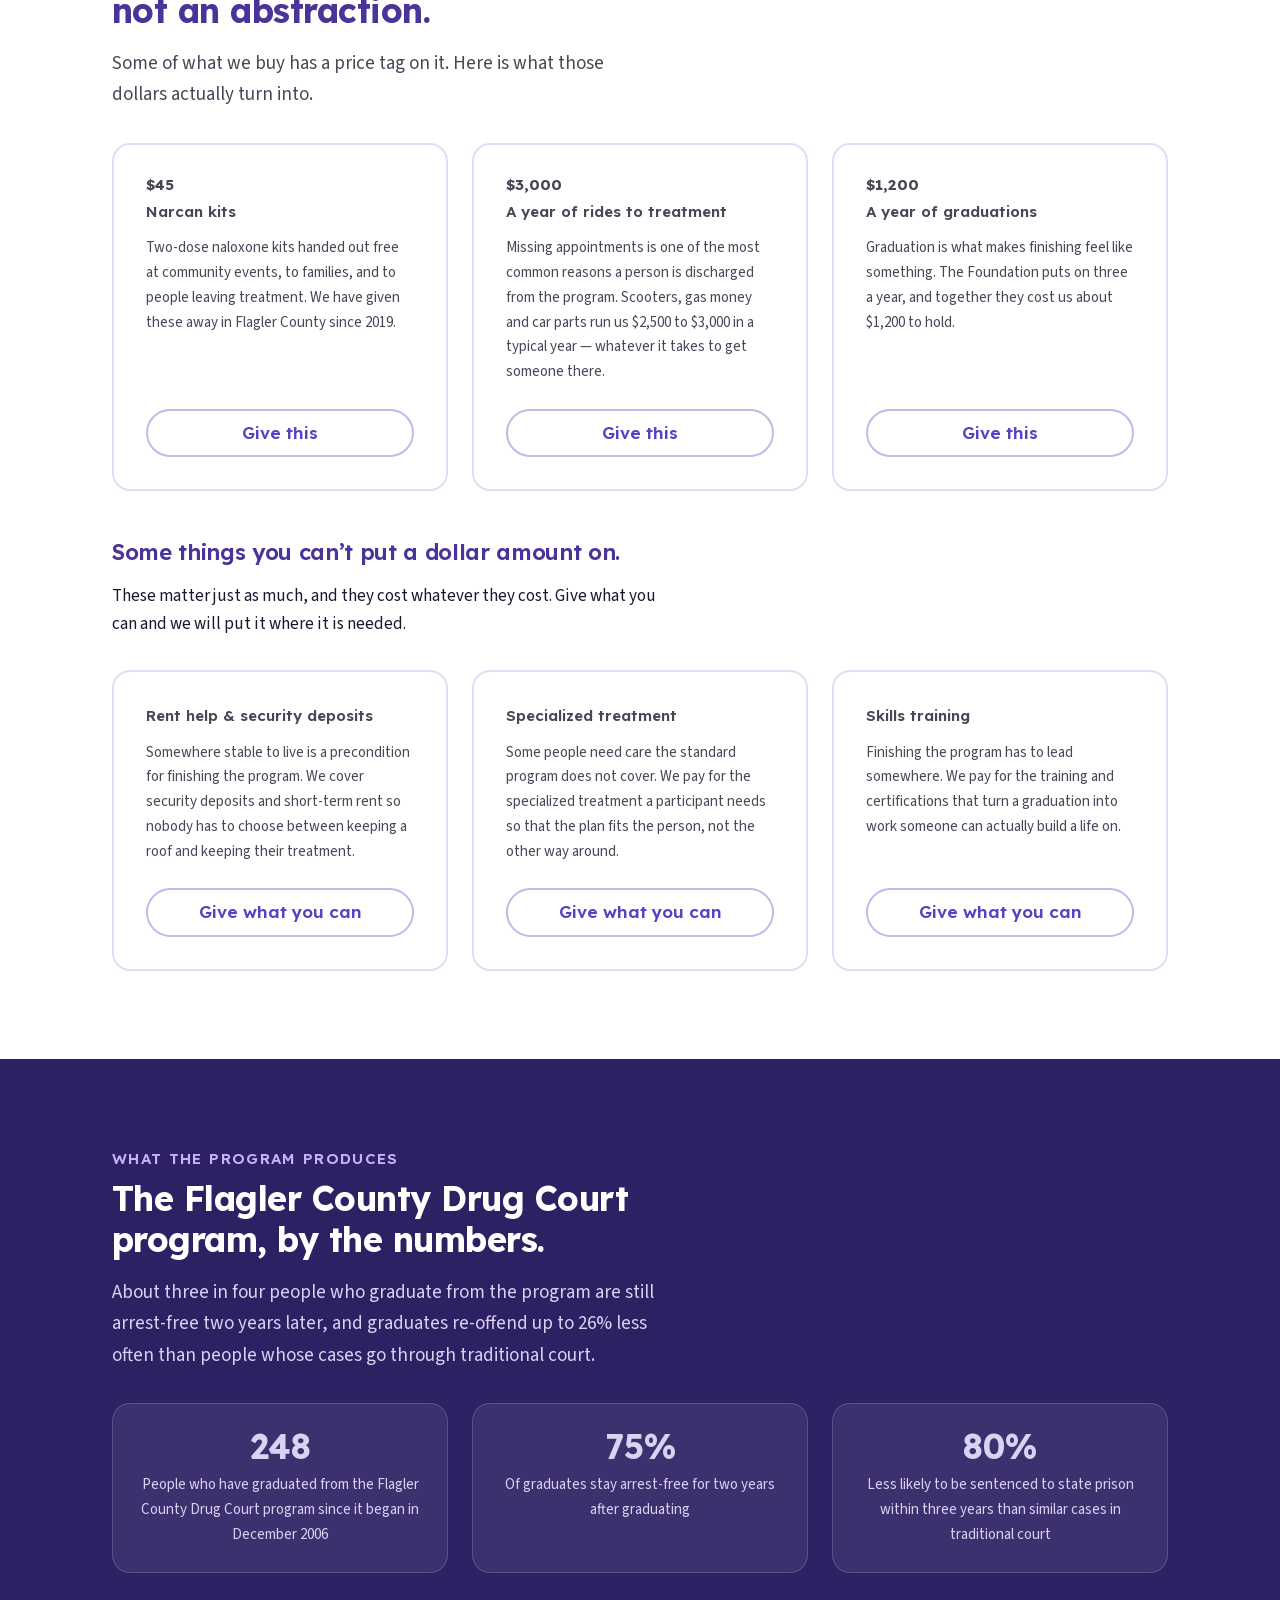
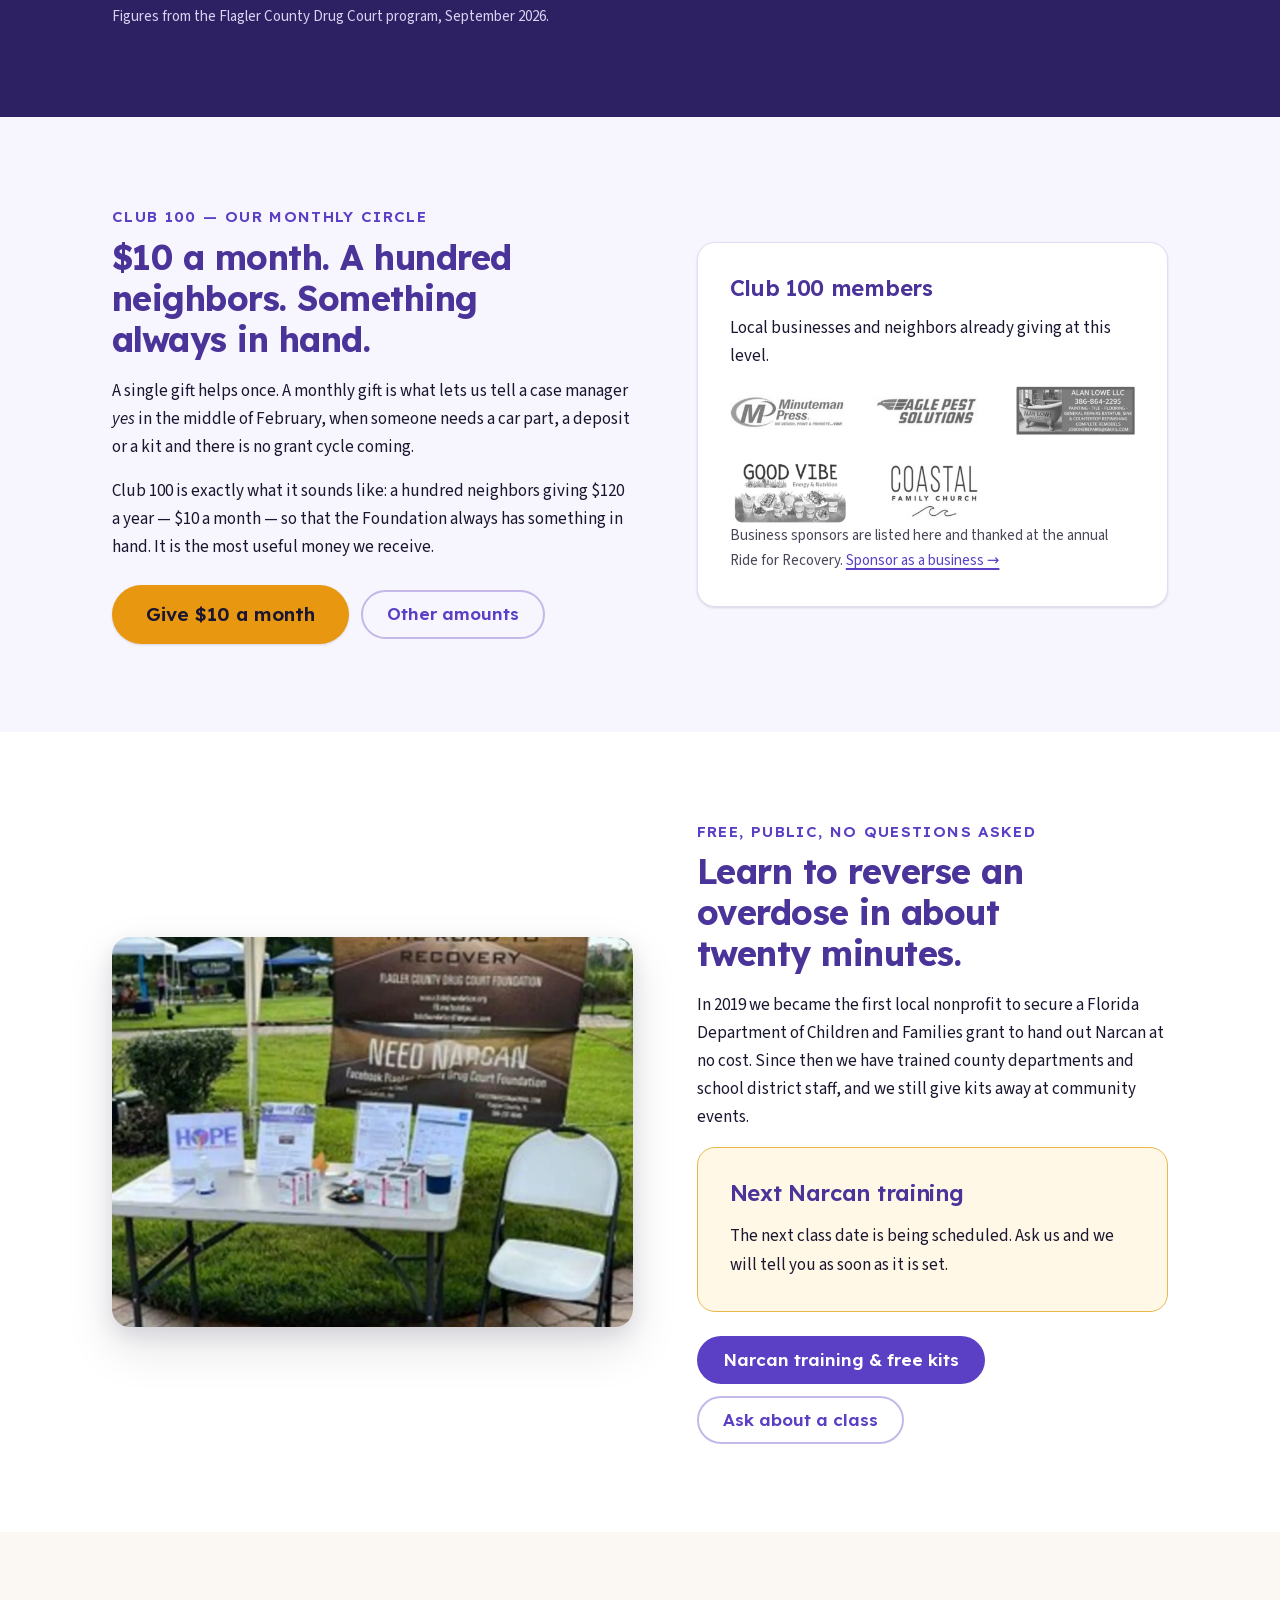
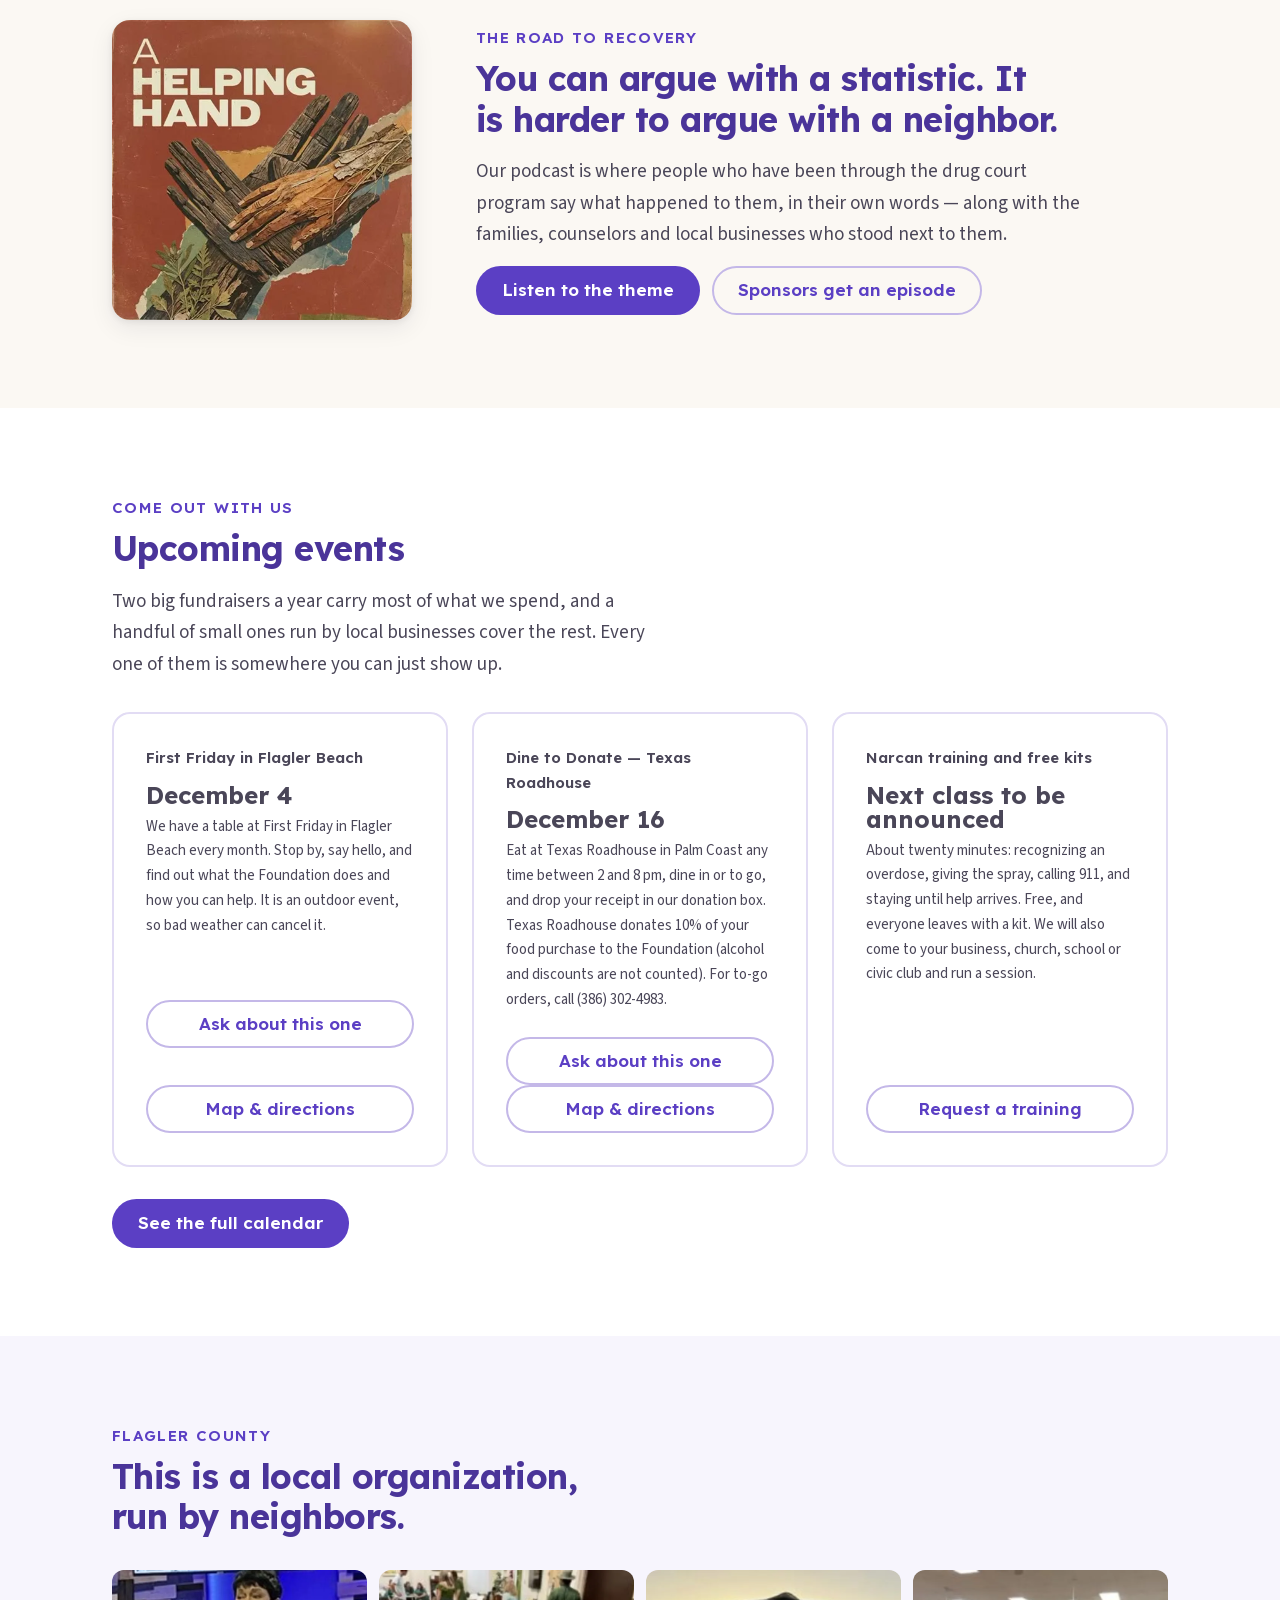
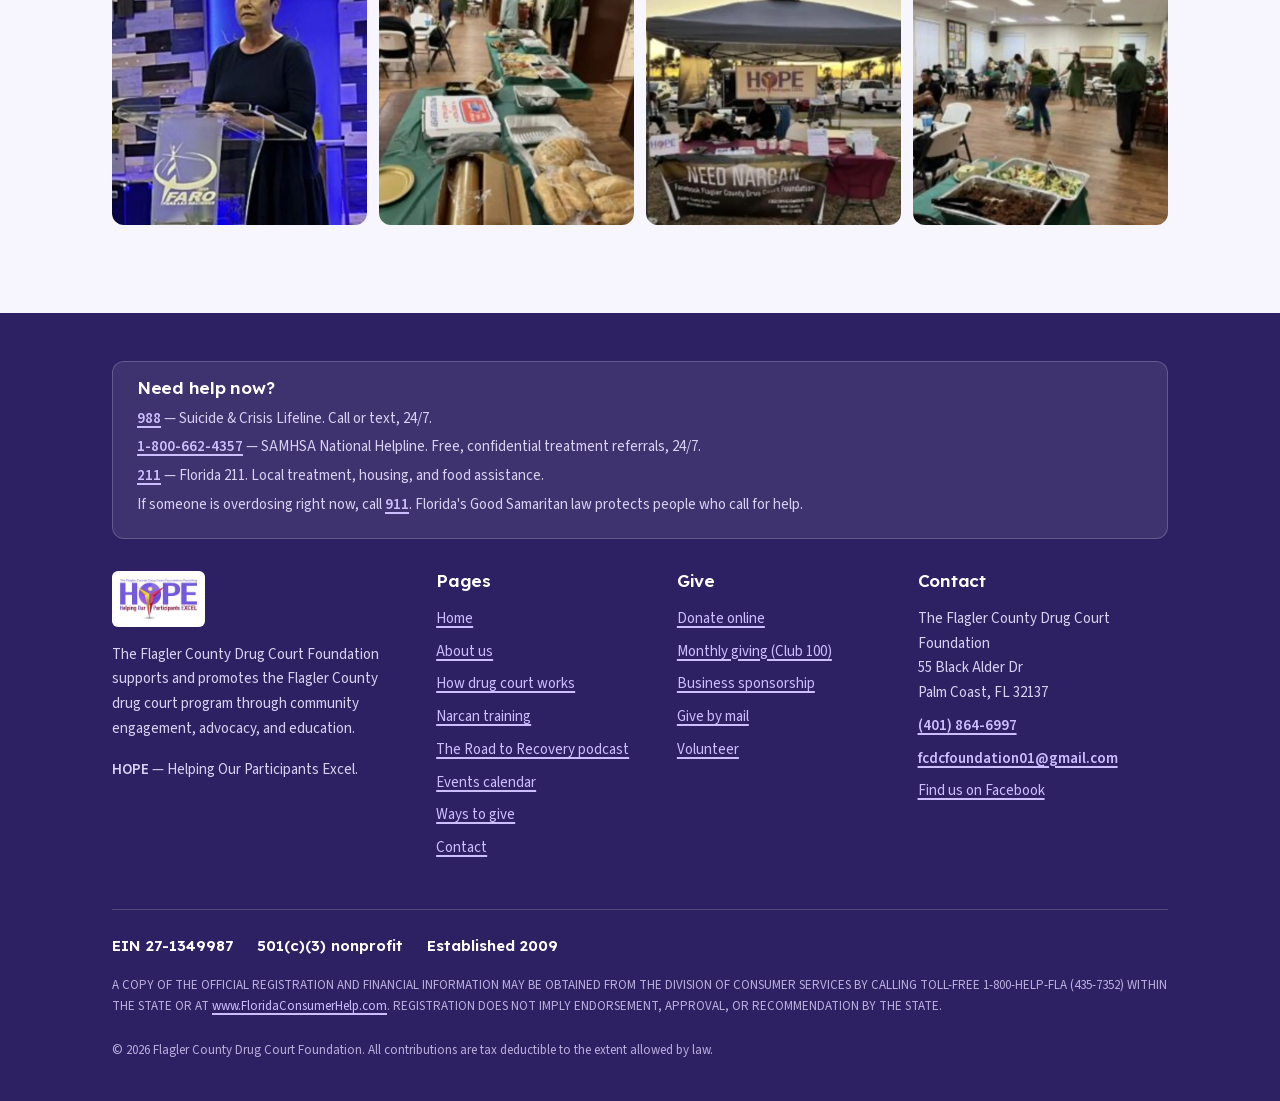
==== commit e396b441: "Events: First Friday in Flagler Beach, monthly from Dec 4 2026 through Nov 2029 (one repeating entry" ====
--- a/index.html
+++ b/index.html
@@ -17,7 +17,7 @@
 
 <link rel="icon" href="assets/img/hope-logo.png">
 <link rel="preload" href="assets/fonts/Lexend-var.woff2" as="font" type="font/woff2" crossorigin>
-<link rel="stylesheet" href="css/style.css?v=20261123">
+<link rel="stylesheet" href="css/style.css?v=20261123b">
 
 <script type="application/ld+json">
 {
@@ -477,6 +477,13 @@
 
       <div class="grid grid--3">
         <div class="tier">
+          <p class="tier__buys">First Friday in Flagler Beach</p>
+          <p class="tier__amount" style="font-size:1.5rem">December 4</p>
+          <p>We have a table at First Friday in Flagler Beach every month. Stop by, say hello, and find out what the Foundation does and how you can help. It is an outdoor event, so bad weather can cancel it.</p>
+          <a class="btn btn--outline" href="contact.html?subject=general">Ask about this one</a>
+          <a class="btn btn--outline" href="https://www.google.com/maps/search/?api=1&amp;query=Veterans+Park+Flagler+Beach+FL" target="_blank" rel="noopener">Map &amp; directions</a>
+        </div>
+        <div class="tier">
           <p class="tier__buys">Dine to Donate — Texas Roadhouse</p>
           <p class="tier__amount" style="font-size:1.5rem">December 16</p>
           <p>Eat at Texas Roadhouse in Palm Coast any time between 2 and 8 pm, dine in or to go, and drop your receipt in our donation box. Texas Roadhouse donates 10% of your food purchase to the Foundation (alcohol and discounts are not counted). For to-go orders, call (386) 302-4983.</p>
@@ -488,12 +495,6 @@
           <p class="tier__amount" style="font-size:1.5rem">Next class to be announced</p>
           <p>About twenty minutes: recognizing an overdose, giving the spray, calling 911, and staying until help arrives. Free, and everyone leaves with a kit. We will also come to your business, church, school or civic club and run a session.</p>
           <a class="btn btn--outline" href="contact.html?subject=narcan">Request a training</a>
-        </div>
-        <div class="tier">
-          <p class="tier__buys">Golf tournament</p>
-          <p class="tier__amount" style="font-size:1.5rem">Spring 2027</p>
-          <p>Our other major fundraiser. A hole sponsorship is the simplest way for a small business to back this work — the signs themselves are printed for us in kind by Minuteman Press.</p>
-          <a class="btn btn--outline" href="contact.html?subject=sponsor">Sponsor a hole</a>
         </div>
       </div>
 
@@ -646,6 +647,6 @@
 </footer>
 
 <script src="js/donate-config.js"></script>
-<script src="js/main.js?v=20261123" defer></script>
+<script src="js/main.js?v=20261123b" defer></script>
 </body>
 </html>
